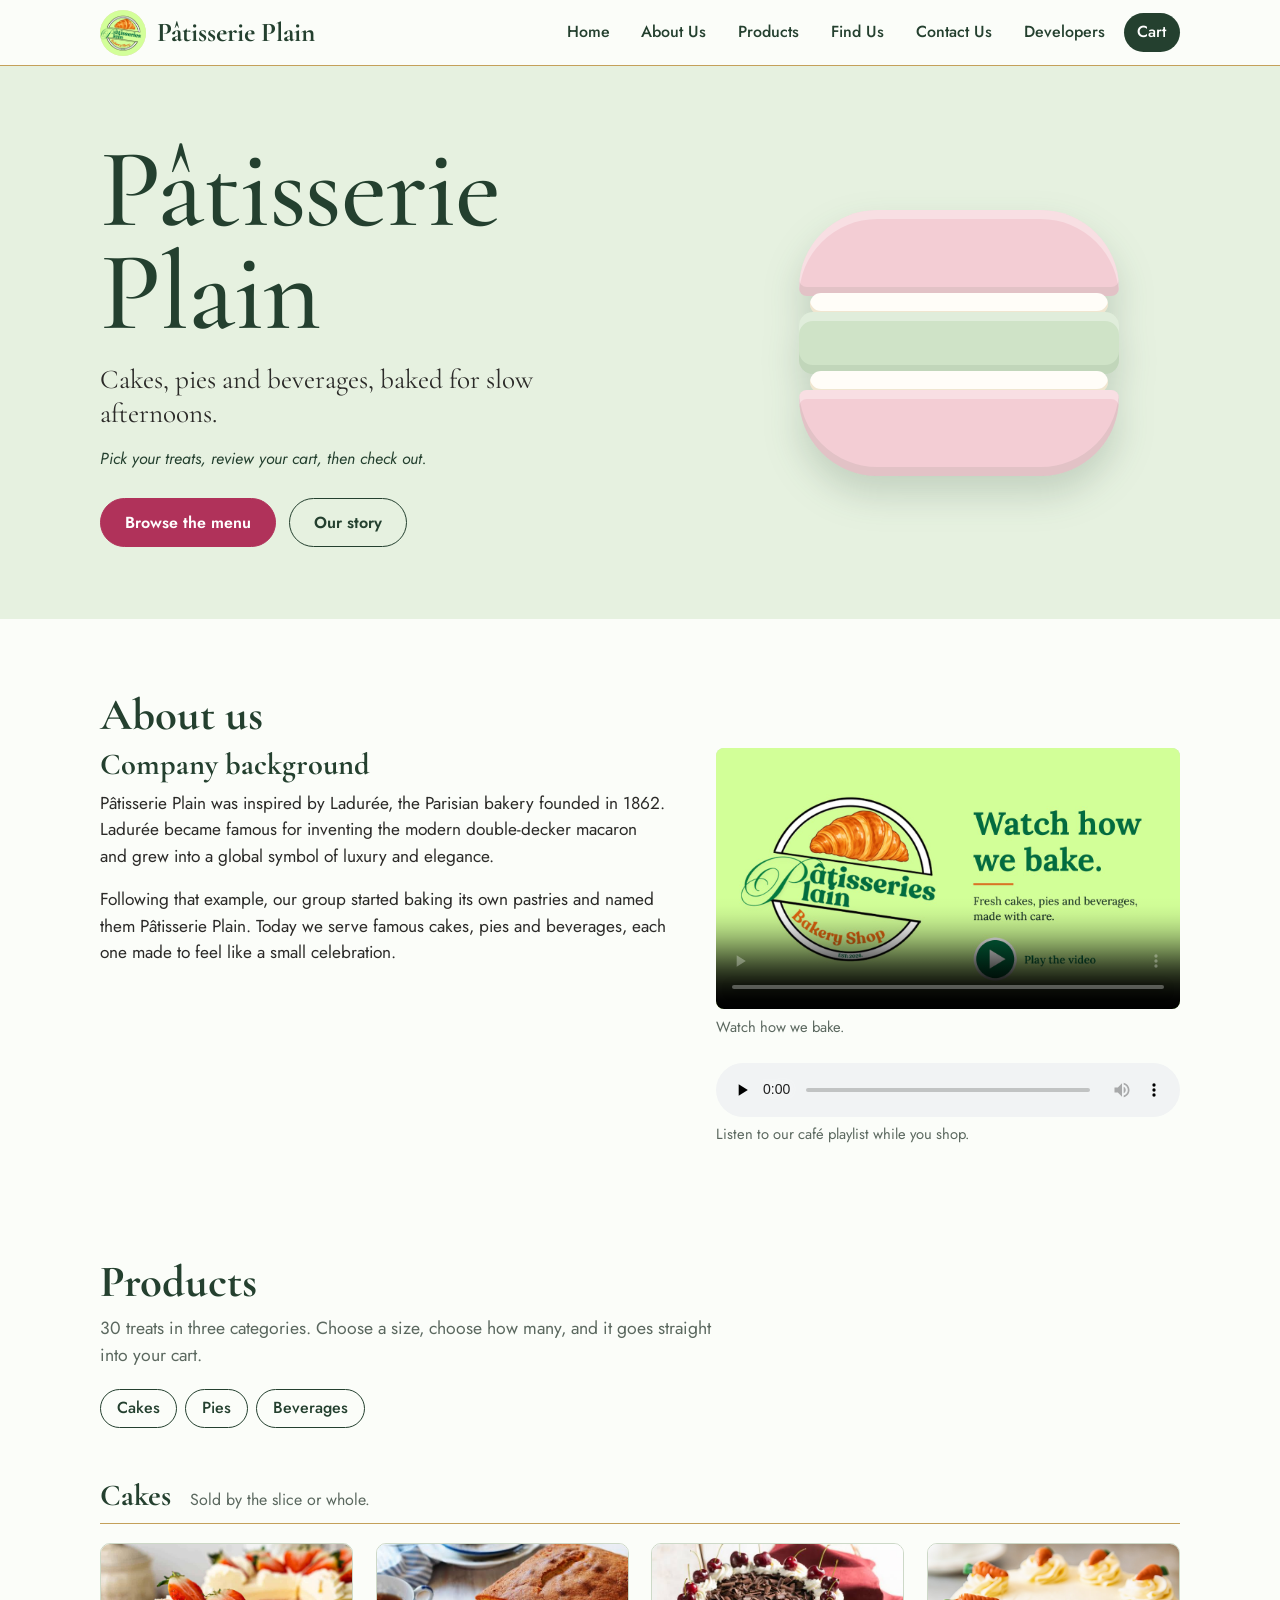
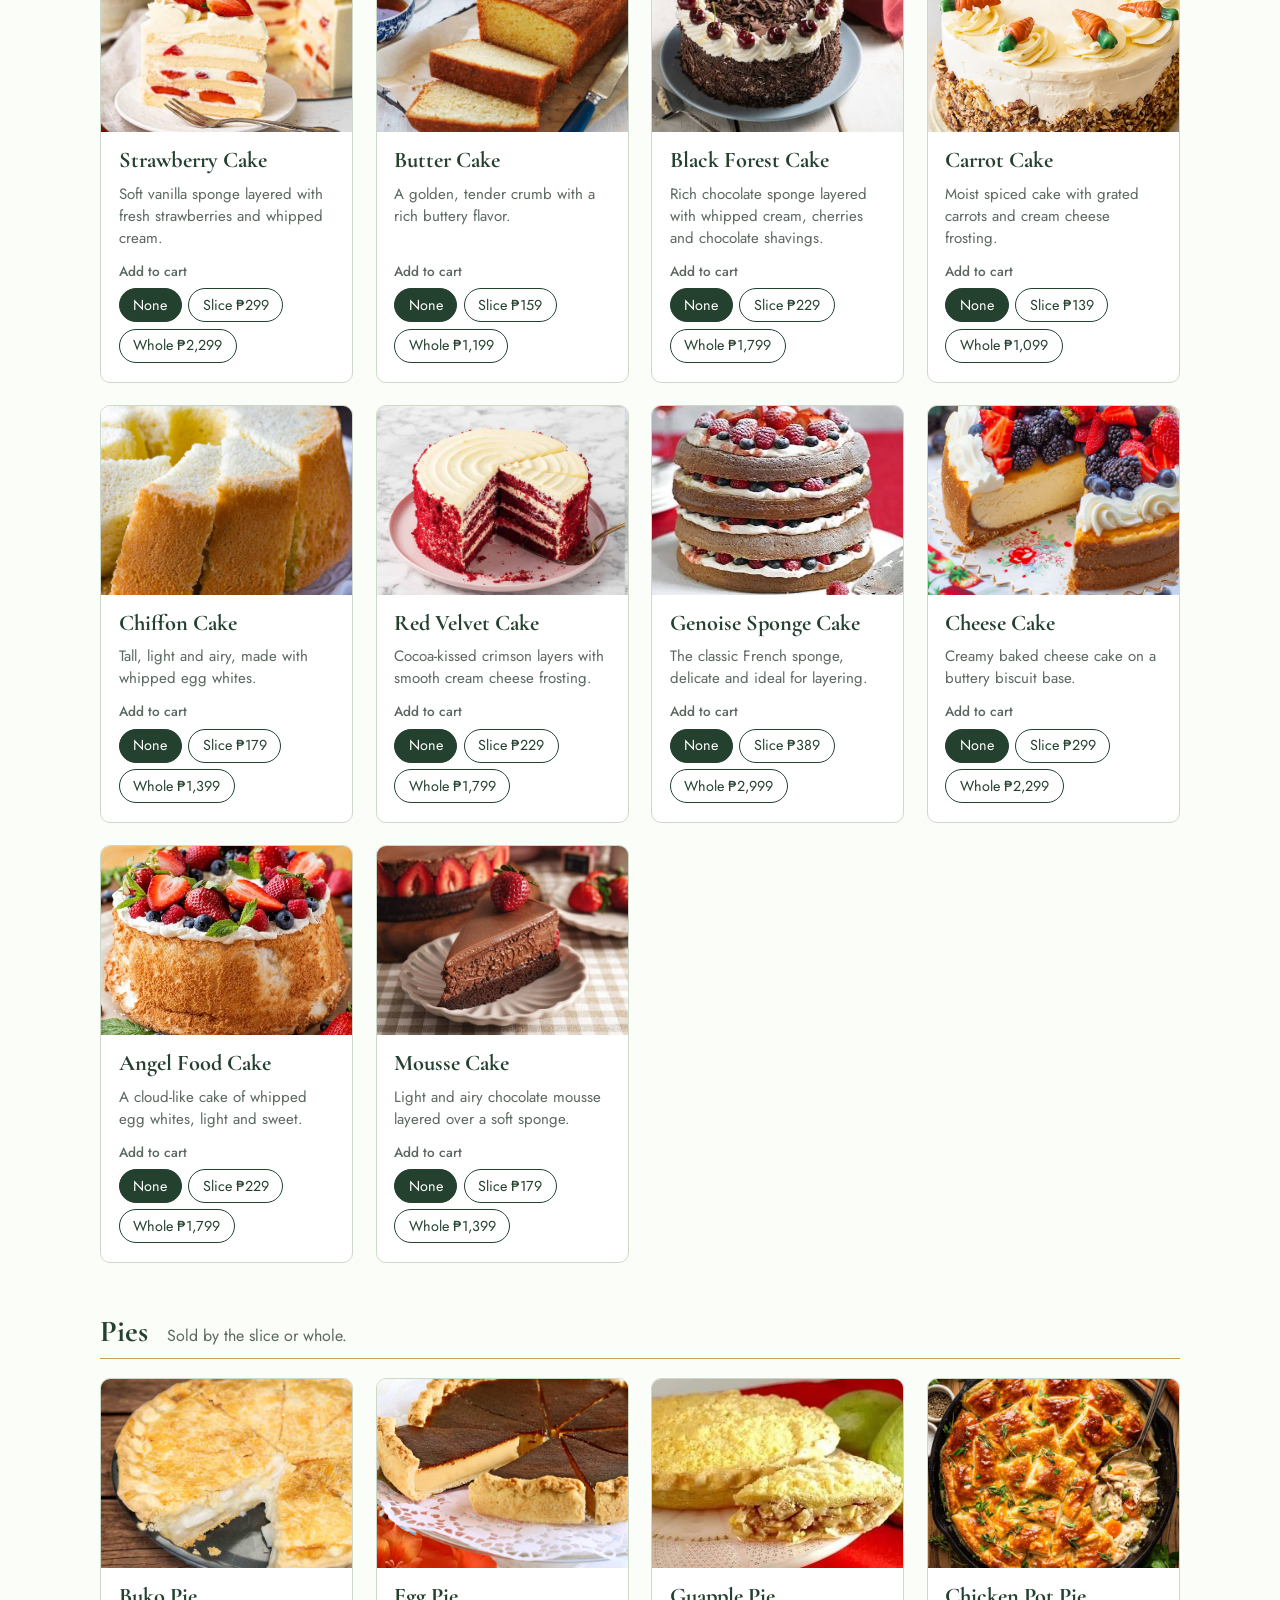
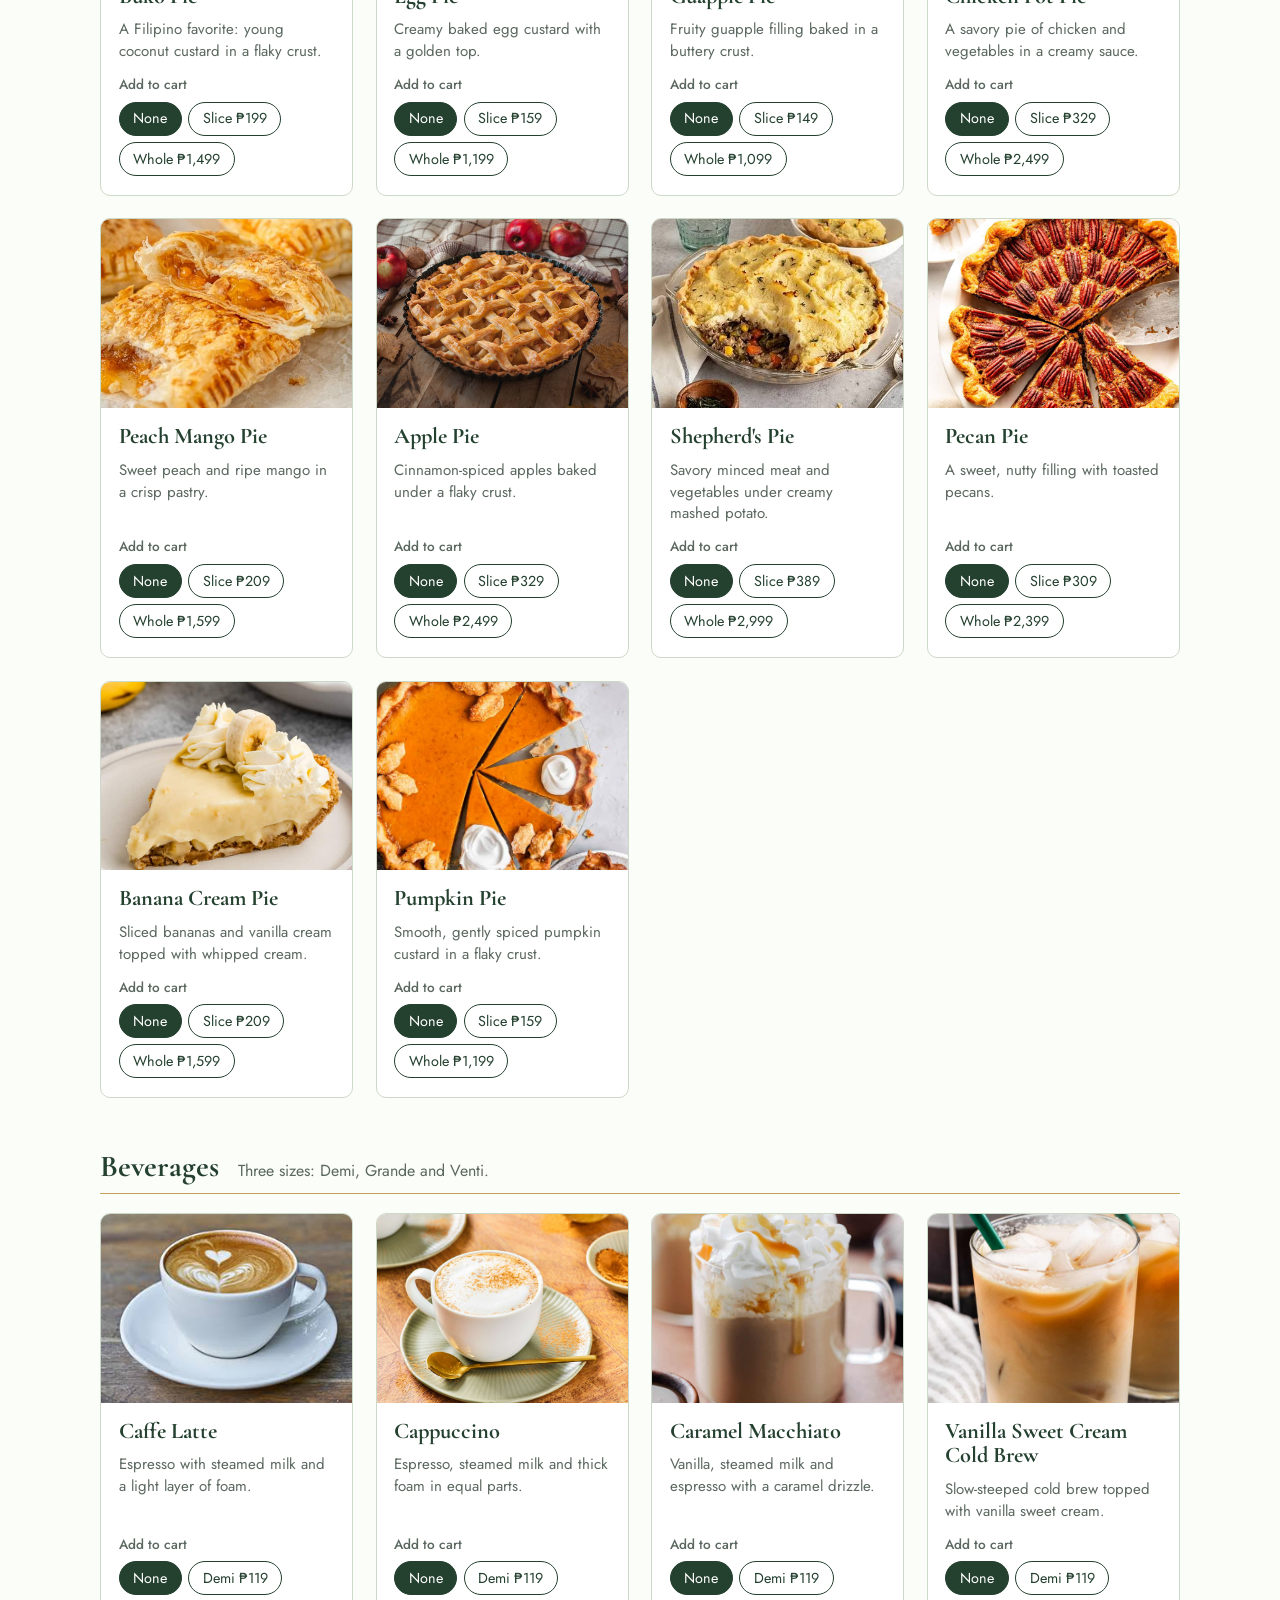
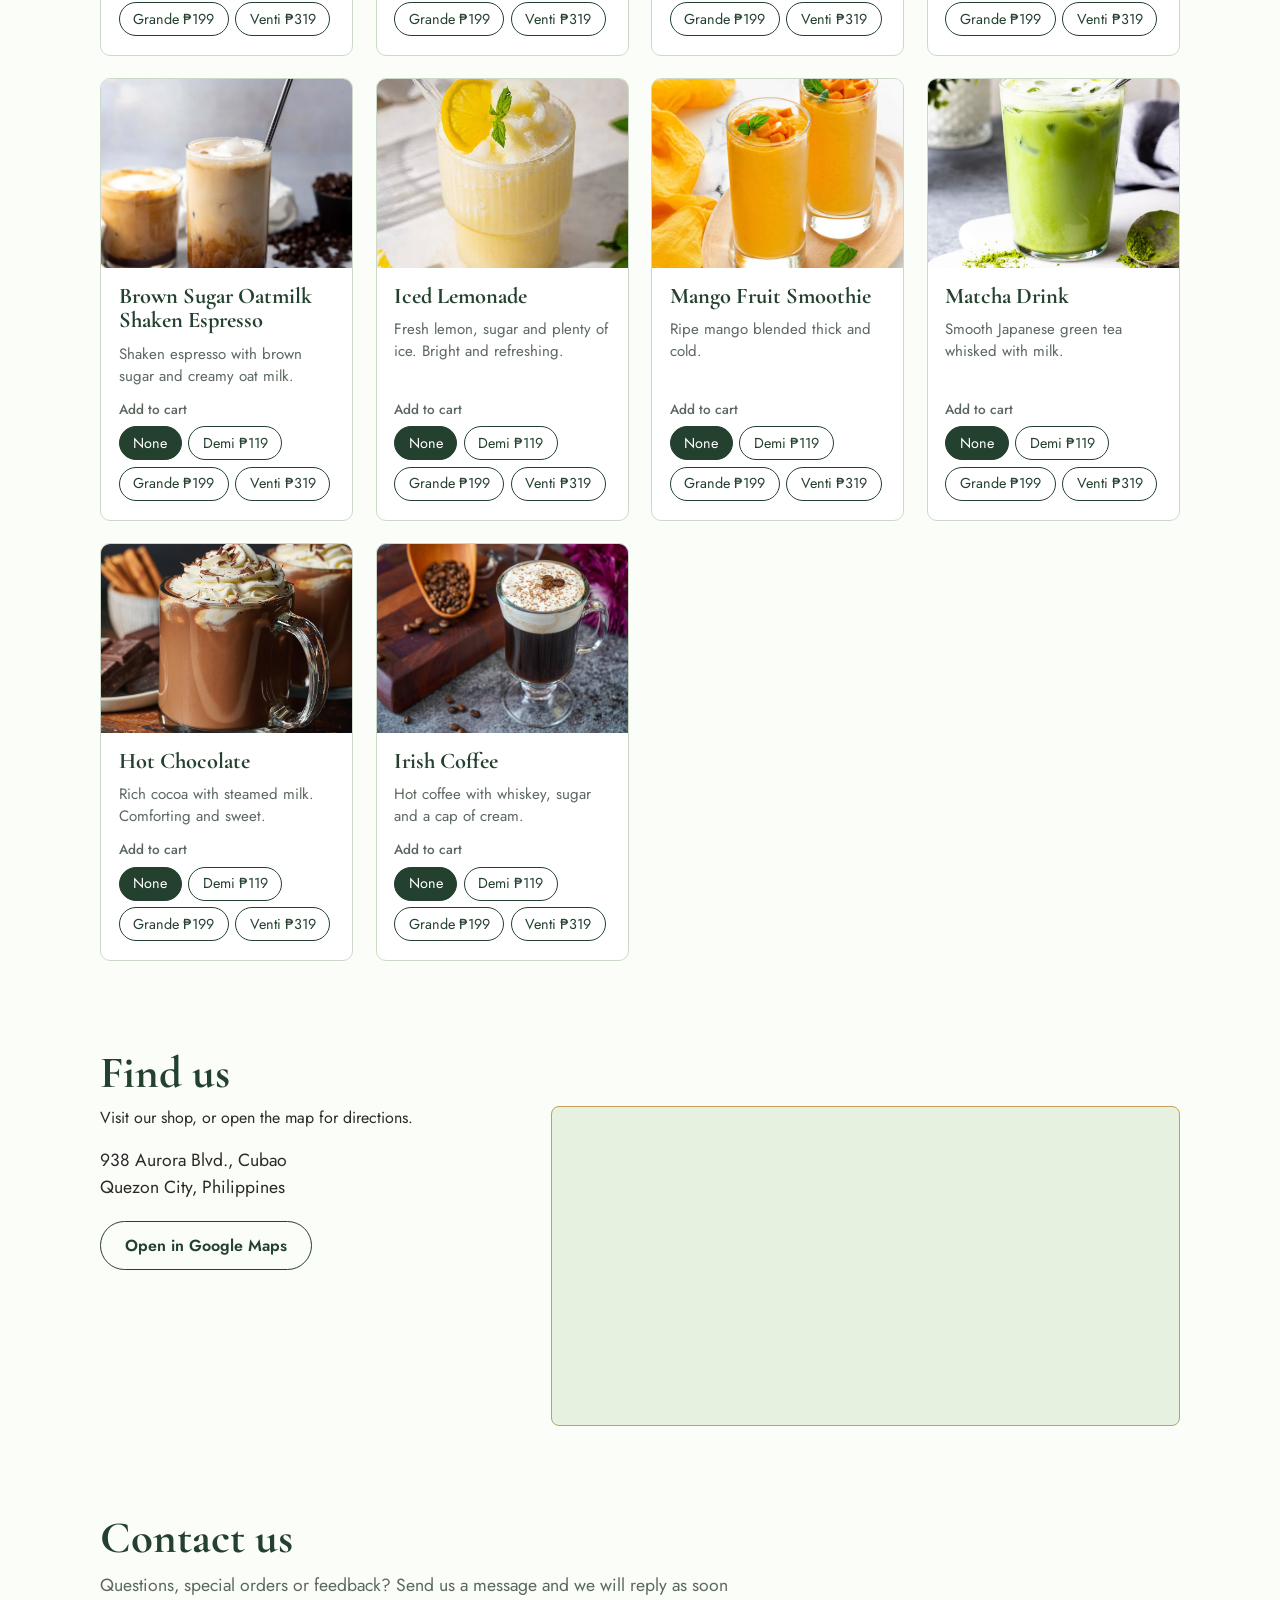
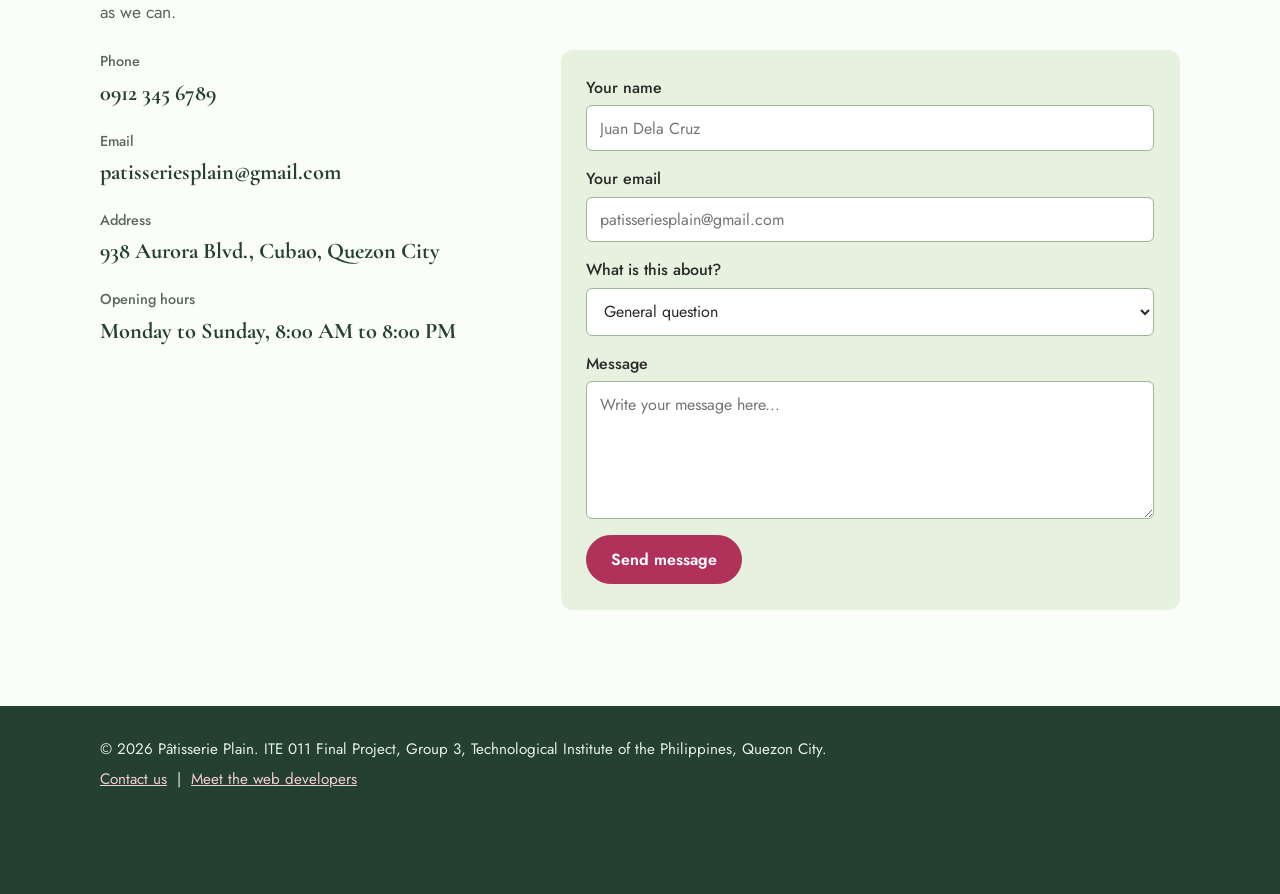
==== index.html @ b8d44cea "Removed comments" ====
<!DOCTYPE html>
<!--
  =====================================================================
  FILE NAME : index.html
  PROJECT   : P&acirc;tisserie Plain - E-Commerce Website (HTML5 + CSS only)
  COURSE    : ITE 011 - Introduction to Computing
  GROUP 3   : Lapuz, Simon Patrick P. / Matillano, Rey Josef P. /
              Mondina, John Greg F. / Rea, Jazzle Dave N. /
              Serafica, John Jerome M.
  PROGRAM/SECTION : BSIT / IT11S10
    style.css        - the look of the website
    cart-rules.css   - the cart math (counters)
    images/          - logo + product photos
    media/           - video + audio
  =====================================================================
-->
<html lang="en">
<head>
  <meta charset="UTF-8">
  <meta name="viewport" content="width=device-width, initial-scale=1">
  <title>P&acirc;tisserie Plain | Cakes, Pies and Beverages</title>

  <!-- Optional fancy fonts (needs internet). If offline, Georgia / Segoe UI are used instead. -->
  <link rel="preconnect" href="https://fonts.googleapis.com">
  <link rel="preconnect" href="https://fonts.gstatic.com" crossorigin>
  <link href="https://fonts.googleapis.com/css2?family=Cormorant+Garamond:ital,wght@0,500;0,700;1,500&family=Jost:wght@400;500;600&display=swap" rel="stylesheet">

  <!-- CSS METHOD 1: EXTERNAL style sheets (separate .css files) -->
  <link rel="stylesheet" href="style.css">
  <link rel="stylesheet" href="cart-rules.css">

  <!-- CSS METHOD 2: INTERNAL style sheet (written inside the page) -->
  <style>
    :root {
      --macaron-shell: #f3cdd4;
      --macaron-shell-2: #cfe3c7;
    }
    .hero-note { font-style: italic; color: var(--leaf); }
  </style>
</head>

<body>
<!-- The whole shop lives inside ONE form so the "Start a new order" button can reset everything. -->
<form id="order-form">

  <!-- =====================================================
       PAGE STEPS (hidden radio buttons)
       These decide which screen is showing:
       shop -> cart -> checkout -> paid.
       ===================================================== -->
  <input class="switch" type="radio" name="step" id="step-shop" checked>
  <input class="switch" type="radio" name="step" id="step-cart">
  <input class="switch" type="radio" name="step" id="step-checkout">
  <input class="switch" type="radio" name="step" id="step-paid-cash">
  <input class="switch" type="radio" name="step" id="step-paid-card">

  <!-- ===================== HEADER + MENU ===================== -->
  <header class="site-header" id="home">
    <a class="brand" href="#home">
      <img class="logo" src="images/logo.png" alt="P&acirc;tisserie Plain logo">
      <span class="brand-name">P&acirc;tisserie Plain</span>
    </a>
    <nav class="main-menu" aria-label="Main menu">
      <a href="#home">Home</a>
      <a href="#about">About Us</a>
      <a href="#products">Products</a>
      <a href="#find-us">Find Us</a>
      <a href="#contact">Contact Us</a>
      <a href="developers.html">Developers</a>
      <label class="nav-cart" for="step-cart">Cart</label>
    </nav>
  </header>

  <main>

    <!-- ===================== HERO ===================== -->
    <section class="hero">
      <div class="hero-text">
        <h1>P&acirc;tisserie Plain</h1>
        <!-- CSS METHOD 3: INLINE style (written directly inside the tag) -->
        <p class="lede" style="max-width: 32rem;">Cakes, pies and beverages, baked for slow afternoons.</p>
        <p class="hero-note">Pick your treats, review your cart, then check out.</p>
        <div class="hero-actions">
          <a class="btn btn-primary" href="#products">Browse the menu</a>
          <a class="btn" href="#about">Our story</a>
        </div>
      </div>
      <!-- Decorative double-decker macaron, drawn with pure CSS -->
      <div class="macaron" aria-hidden="true">
        <span class="shell"></span><span class="filling"></span>
        <span class="shell alt"></span><span class="filling"></span>
        <span class="shell"></span>
      </div>
    </section>

    <!-- ===================== ABOUT US ===================== -->
    <section class="section about" id="about">
      <h2>About us</h2>
      <div class="about-grid">
        <article>
          <h3>Company background</h3>
          <p>P&acirc;tisserie Plain was inspired by Ladur&eacute;e, the Parisian bakery founded in 1862. Ladur&eacute;e became famous for inventing the modern double-decker macaron and grew into a global symbol of luxury and elegance.</p>
          <p>Following that example, our group started baking its own pastries and named them P&acirc;tisserie Plain. Today we serve famous cakes, pies and beverages, each one made to feel like a small celebration.</p>
        </article>

        <aside class="media">
          <!-- ===== VIDEO ===== -->
          <figure>
            <video controls preload="metadata" poster="images/video-poster.jpg">
              <source src="media/promo.mp4" type="video/mp4">
              Your browser does not support the video tag.
            </video>
            <figcaption>Watch how we bake.</figcaption>
          </figure>

          <!-- ===== AUDIO ===== -->
          <figure>
            <audio controls preload="none">
              <source src="media/cafe-music.mp3" type="audio/mpeg">
              Your browser does not support the audio tag.
            </audio>
            <figcaption>Listen to our caf&eacute; playlist while you shop.</figcaption>
          </figure>
        </aside>
      </div>
    </section>

    <!-- ===================== PRODUCTS ===================== -->
    <section class="section products" id="products">
      <h2>Products</h2>
      <p class="section-intro">30 treats in three categories. Choose a size, choose how many, and it goes straight into your cart.</p>
      <nav class="subnav" aria-label="Product categories">
        <a href="#cakes">Cakes</a>
        <a href="#pies">Pies</a>
        <a href="#beverages">Beverages</a>
      </nav>

      <!-- ############################################################ -->
      <!--                       CATEGORY: CAKES                           -->
      <!-- ############################################################ -->
      <div class="category" id="cakes">
        <div class="category-head">
          <h3>Cakes</h3>
          <p>Sold by the slice or whole.</p>
        </div>
        <div class="grid cat-cakes">

        <!-- ============ PRODUCT 1 of 30: STRAWBERRY CAKE ============ -->
        <article class="card" id="strawberry-cake">
          <img src="images/strawberry-cake.jpg" alt="Strawberry Cake" loading="lazy">
          <div class="card-body">
            <h4>Strawberry Cake</h4>
            <p class="desc">Soft vanilla sponge layered with fresh strawberries and whipped cream.</p>

            <div class="choices" role="radiogroup" aria-label="Choose an option for Strawberry Cake">
              <span class="lbl">Add to cart</span>
              <input class="chip-input opt opt-none" type="radio" name="o-strawberry-cake" id="strawberry-cake-none" checked>
              <label for="strawberry-cake-none">None</label>
              <input class="chip-input opt opt-add" type="radio" name="o-strawberry-cake" id="strawberry-cake-slice">
              <label for="strawberry-cake-slice">Slice &#8369;299</label>
              <input class="chip-input opt opt-add" type="radio" name="o-strawberry-cake" id="strawberry-cake-whole">
              <label for="strawberry-cake-whole">Whole &#8369;2,299</label>
            </div>

            <div class="choices qty" role="radiogroup" aria-label="Quantity for Strawberry Cake">
              <span class="lbl">How many?</span>
              <input class="chip-input" type="radio" name="q-strawberry-cake" id="strawberry-cake-q1" checked>
              <label for="strawberry-cake-q1">1</label>
              <input class="chip-input" type="radio" name="q-strawberry-cake" id="strawberry-cake-q2">
              <label for="strawberry-cake-q2">2</label>
              <input class="chip-input" type="radio" name="q-strawberry-cake" id="strawberry-cake-q3">
              <label for="strawberry-cake-q3">3</label>
              <input class="chip-input" type="radio" name="q-strawberry-cake" id="strawberry-cake-q4">
              <label for="strawberry-cake-q4">4</label>
              <input class="chip-input" type="radio" name="q-strawberry-cake" id="strawberry-cake-q5">
              <label for="strawberry-cake-q5">5</label>
            </div>
          </div>
        </article>

        <!-- ============ PRODUCT 2 of 30: BUTTER CAKE ============ -->
        <article class="card" id="butter-cake">
          <img src="images/butter-cake.jpg" alt="Butter Cake" loading="lazy">
          <div class="card-body">
            <h4>Butter Cake</h4>
            <p class="desc">A golden, tender crumb with a rich buttery flavor.</p>

            <div class="choices" role="radiogroup" aria-label="Choose an option for Butter Cake">
              <span class="lbl">Add to cart</span>
              <input class="chip-input opt opt-none" type="radio" name="o-butter-cake" id="butter-cake-none" checked>
              <label for="butter-cake-none">None</label>
              <input class="chip-input opt opt-add" type="radio" name="o-butter-cake" id="butter-cake-slice">
              <label for="butter-cake-slice">Slice &#8369;159</label>
              <input class="chip-input opt opt-add" type="radio" name="o-butter-cake" id="butter-cake-whole">
              <label for="butter-cake-whole">Whole &#8369;1,199</label>
            </div>

            <div class="choices qty" role="radiogroup" aria-label="Quantity for Butter Cake">
              <span class="lbl">How many?</span>
              <input class="chip-input" type="radio" name="q-butter-cake" id="butter-cake-q1" checked>
              <label for="butter-cake-q1">1</label>
              <input class="chip-input" type="radio" name="q-butter-cake" id="butter-cake-q2">
              <label for="butter-cake-q2">2</label>
              <input class="chip-input" type="radio" name="q-butter-cake" id="butter-cake-q3">
              <label for="butter-cake-q3">3</label>
              <input class="chip-input" type="radio" name="q-butter-cake" id="butter-cake-q4">
              <label for="butter-cake-q4">4</label>
              <input class="chip-input" type="radio" name="q-butter-cake" id="butter-cake-q5">
              <label for="butter-cake-q5">5</label>
            </div>
          </div>
        </article>

        <!-- ============ PRODUCT 3 of 30: BLACK FOREST CAKE ============ -->
        <article class="card" id="black-forest-cake">
          <img src="images/black-forest-cake.jpg" alt="Black Forest Cake" loading="lazy">
          <div class="card-body">
            <h4>Black Forest Cake</h4>
            <p class="desc">Rich chocolate sponge layered with whipped cream, cherries and chocolate shavings.</p>

            <div class="choices" role="radiogroup" aria-label="Choose an option for Black Forest Cake">
              <span class="lbl">Add to cart</span>
              <input class="chip-input opt opt-none" type="radio" name="o-black-forest-cake" id="black-forest-cake-none" checked>
              <label for="black-forest-cake-none">None</label>
              <input class="chip-input opt opt-add" type="radio" name="o-black-forest-cake" id="black-forest-cake-slice">
              <label for="black-forest-cake-slice">Slice &#8369;229</label>
              <input class="chip-input opt opt-add" type="radio" name="o-black-forest-cake" id="black-forest-cake-whole">
              <label for="black-forest-cake-whole">Whole &#8369;1,799</label>
            </div>

            <div class="choices qty" role="radiogroup" aria-label="Quantity for Black Forest Cake">
              <span class="lbl">How many?</span>
              <input class="chip-input" type="radio" name="q-black-forest-cake" id="black-forest-cake-q1" checked>
              <label for="black-forest-cake-q1">1</label>
              <input class="chip-input" type="radio" name="q-black-forest-cake" id="black-forest-cake-q2">
              <label for="black-forest-cake-q2">2</label>
              <input class="chip-input" type="radio" name="q-black-forest-cake" id="black-forest-cake-q3">
              <label for="black-forest-cake-q3">3</label>
              <input class="chip-input" type="radio" name="q-black-forest-cake" id="black-forest-cake-q4">
              <label for="black-forest-cake-q4">4</label>
              <input class="chip-input" type="radio" name="q-black-forest-cake" id="black-forest-cake-q5">
              <label for="black-forest-cake-q5">5</label>
            </div>
          </div>
        </article>

        <!-- ============ PRODUCT 4 of 30: CARROT CAKE ============ -->
        <article class="card" id="carrot-cake">
          <img src="images/carrot-cake.jpg" alt="Carrot Cake" loading="lazy">
          <div class="card-body">
            <h4>Carrot Cake</h4>
            <p class="desc">Moist spiced cake with grated carrots and cream cheese frosting.</p>

            <div class="choices" role="radiogroup" aria-label="Choose an option for Carrot Cake">
              <span class="lbl">Add to cart</span>
              <input class="chip-input opt opt-none" type="radio" name="o-carrot-cake" id="carrot-cake-none" checked>
              <label for="carrot-cake-none">None</label>
              <input class="chip-input opt opt-add" type="radio" name="o-carrot-cake" id="carrot-cake-slice">
              <label for="carrot-cake-slice">Slice &#8369;139</label>
              <input class="chip-input opt opt-add" type="radio" name="o-carrot-cake" id="carrot-cake-whole">
              <label for="carrot-cake-whole">Whole &#8369;1,099</label>
            </div>

            <div class="choices qty" role="radiogroup" aria-label="Quantity for Carrot Cake">
              <span class="lbl">How many?</span>
              <input class="chip-input" type="radio" name="q-carrot-cake" id="carrot-cake-q1" checked>
              <label for="carrot-cake-q1">1</label>
              <input class="chip-input" type="radio" name="q-carrot-cake" id="carrot-cake-q2">
              <label for="carrot-cake-q2">2</label>
              <input class="chip-input" type="radio" name="q-carrot-cake" id="carrot-cake-q3">
              <label for="carrot-cake-q3">3</label>
              <input class="chip-input" type="radio" name="q-carrot-cake" id="carrot-cake-q4">
              <label for="carrot-cake-q4">4</label>
              <input class="chip-input" type="radio" name="q-carrot-cake" id="carrot-cake-q5">
              <label for="carrot-cake-q5">5</label>
            </div>
          </div>
        </article>

        <!-- ============ PRODUCT 5 of 30: CHIFFON CAKE ============ -->
        <article class="card" id="chiffon-cake">
          <img src="images/chiffon-cake.jpg" alt="Chiffon Cake" loading="lazy">
          <div class="card-body">
            <h4>Chiffon Cake</h4>
            <p class="desc">Tall, light and airy, made with whipped egg whites.</p>

            <div class="choices" role="radiogroup" aria-label="Choose an option for Chiffon Cake">
              <span class="lbl">Add to cart</span>
              <input class="chip-input opt opt-none" type="radio" name="o-chiffon-cake" id="chiffon-cake-none" checked>
              <label for="chiffon-cake-none">None</label>
              <input class="chip-input opt opt-add" type="radio" name="o-chiffon-cake" id="chiffon-cake-slice">
              <label for="chiffon-cake-slice">Slice &#8369;179</label>
              <input class="chip-input opt opt-add" type="radio" name="o-chiffon-cake" id="chiffon-cake-whole">
              <label for="chiffon-cake-whole">Whole &#8369;1,399</label>
            </div>

            <div class="choices qty" role="radiogroup" aria-label="Quantity for Chiffon Cake">
              <span class="lbl">How many?</span>
              <input class="chip-input" type="radio" name="q-chiffon-cake" id="chiffon-cake-q1" checked>
              <label for="chiffon-cake-q1">1</label>
              <input class="chip-input" type="radio" name="q-chiffon-cake" id="chiffon-cake-q2">
              <label for="chiffon-cake-q2">2</label>
              <input class="chip-input" type="radio" name="q-chiffon-cake" id="chiffon-cake-q3">
              <label for="chiffon-cake-q3">3</label>
              <input class="chip-input" type="radio" name="q-chiffon-cake" id="chiffon-cake-q4">
              <label for="chiffon-cake-q4">4</label>
              <input class="chip-input" type="radio" name="q-chiffon-cake" id="chiffon-cake-q5">
              <label for="chiffon-cake-q5">5</label>
            </div>
          </div>
        </article>

        <!-- ============ PRODUCT 6 of 30: RED VELVET CAKE ============ -->
        <article class="card" id="red-velvet-cake">
          <img src="images/red-velvet-cake.jpg" alt="Red Velvet Cake" loading="lazy">
          <div class="card-body">
            <h4>Red Velvet Cake</h4>
            <p class="desc">Cocoa-kissed crimson layers with smooth cream cheese frosting.</p>

            <div class="choices" role="radiogroup" aria-label="Choose an option for Red Velvet Cake">
              <span class="lbl">Add to cart</span>
              <input class="chip-input opt opt-none" type="radio" name="o-red-velvet-cake" id="red-velvet-cake-none" checked>
              <label for="red-velvet-cake-none">None</label>
              <input class="chip-input opt opt-add" type="radio" name="o-red-velvet-cake" id="red-velvet-cake-slice">
              <label for="red-velvet-cake-slice">Slice &#8369;229</label>
              <input class="chip-input opt opt-add" type="radio" name="o-red-velvet-cake" id="red-velvet-cake-whole">
              <label for="red-velvet-cake-whole">Whole &#8369;1,799</label>
            </div>

            <div class="choices qty" role="radiogroup" aria-label="Quantity for Red Velvet Cake">
              <span class="lbl">How many?</span>
              <input class="chip-input" type="radio" name="q-red-velvet-cake" id="red-velvet-cake-q1" checked>
              <label for="red-velvet-cake-q1">1</label>
              <input class="chip-input" type="radio" name="q-red-velvet-cake" id="red-velvet-cake-q2">
              <label for="red-velvet-cake-q2">2</label>
              <input class="chip-input" type="radio" name="q-red-velvet-cake" id="red-velvet-cake-q3">
              <label for="red-velvet-cake-q3">3</label>
              <input class="chip-input" type="radio" name="q-red-velvet-cake" id="red-velvet-cake-q4">
              <label for="red-velvet-cake-q4">4</label>
              <input class="chip-input" type="radio" name="q-red-velvet-cake" id="red-velvet-cake-q5">
              <label for="red-velvet-cake-q5">5</label>
            </div>
          </div>
        </article>

        <!-- ============ PRODUCT 7 of 30: GENOISE SPONGE CAKE ============ -->
        <article class="card" id="genoise-sponge-cake">
          <img src="images/genoise-sponge-cake.jpg" alt="Genoise Sponge Cake" loading="lazy">
          <div class="card-body">
            <h4>Genoise Sponge Cake</h4>
            <p class="desc">The classic French sponge, delicate and ideal for layering.</p>

            <div class="choices" role="radiogroup" aria-label="Choose an option for Genoise Sponge Cake">
              <span class="lbl">Add to cart</span>
              <input class="chip-input opt opt-none" type="radio" name="o-genoise-sponge-cake" id="genoise-sponge-cake-none" checked>
              <label for="genoise-sponge-cake-none">None</label>
              <input class="chip-input opt opt-add" type="radio" name="o-genoise-sponge-cake" id="genoise-sponge-cake-slice">
              <label for="genoise-sponge-cake-slice">Slice &#8369;389</label>
              <input class="chip-input opt opt-add" type="radio" name="o-genoise-sponge-cake" id="genoise-sponge-cake-whole">
              <label for="genoise-sponge-cake-whole">Whole &#8369;2,999</label>
            </div>

            <div class="choices qty" role="radiogroup" aria-label="Quantity for Genoise Sponge Cake">
              <span class="lbl">How many?</span>
              <input class="chip-input" type="radio" name="q-genoise-sponge-cake" id="genoise-sponge-cake-q1" checked>
              <label for="genoise-sponge-cake-q1">1</label>
              <input class="chip-input" type="radio" name="q-genoise-sponge-cake" id="genoise-sponge-cake-q2">
              <label for="genoise-sponge-cake-q2">2</label>
              <input class="chip-input" type="radio" name="q-genoise-sponge-cake" id="genoise-sponge-cake-q3">
              <label for="genoise-sponge-cake-q3">3</label>
              <input class="chip-input" type="radio" name="q-genoise-sponge-cake" id="genoise-sponge-cake-q4">
              <label for="genoise-sponge-cake-q4">4</label>
              <input class="chip-input" type="radio" name="q-genoise-sponge-cake" id="genoise-sponge-cake-q5">
              <label for="genoise-sponge-cake-q5">5</label>
            </div>
          </div>
        </article>

        <!-- ============ PRODUCT 8 of 30: CHEESE CAKE ============ -->
        <article class="card" id="cheese-cake">
          <img src="images/cheese-cake.jpg" alt="Cheese Cake" loading="lazy">
          <div class="card-body">
            <h4>Cheese Cake</h4>
            <p class="desc">Creamy baked cheese cake on a buttery biscuit base.</p>

            <div class="choices" role="radiogroup" aria-label="Choose an option for Cheese Cake">
              <span class="lbl">Add to cart</span>
              <input class="chip-input opt opt-none" type="radio" name="o-cheese-cake" id="cheese-cake-none" checked>
              <label for="cheese-cake-none">None</label>
              <input class="chip-input opt opt-add" type="radio" name="o-cheese-cake" id="cheese-cake-slice">
              <label for="cheese-cake-slice">Slice &#8369;299</label>
              <input class="chip-input opt opt-add" type="radio" name="o-cheese-cake" id="cheese-cake-whole">
              <label for="cheese-cake-whole">Whole &#8369;2,299</label>
            </div>

            <div class="choices qty" role="radiogroup" aria-label="Quantity for Cheese Cake">
              <span class="lbl">How many?</span>
              <input class="chip-input" type="radio" name="q-cheese-cake" id="cheese-cake-q1" checked>
              <label for="cheese-cake-q1">1</label>
              <input class="chip-input" type="radio" name="q-cheese-cake" id="cheese-cake-q2">
              <label for="cheese-cake-q2">2</label>
              <input class="chip-input" type="radio" name="q-cheese-cake" id="cheese-cake-q3">
              <label for="cheese-cake-q3">3</label>
              <input class="chip-input" type="radio" name="q-cheese-cake" id="cheese-cake-q4">
              <label for="cheese-cake-q4">4</label>
              <input class="chip-input" type="radio" name="q-cheese-cake" id="cheese-cake-q5">
              <label for="cheese-cake-q5">5</label>
            </div>
          </div>
        </article>

        <!-- ============ PRODUCT 9 of 30: ANGEL FOOD CAKE ============ -->
        <article class="card" id="angel-food-cake">
          <img src="images/angel-food-cake.jpg" alt="Angel Food Cake" loading="lazy">
          <div class="card-body">
            <h4>Angel Food Cake</h4>
            <p class="desc">A cloud-like cake of whipped egg whites, light and sweet.</p>

            <div class="choices" role="radiogroup" aria-label="Choose an option for Angel Food Cake">
              <span class="lbl">Add to cart</span>
              <input class="chip-input opt opt-none" type="radio" name="o-angel-food-cake" id="angel-food-cake-none" checked>
              <label for="angel-food-cake-none">None</label>
              <input class="chip-input opt opt-add" type="radio" name="o-angel-food-cake" id="angel-food-cake-slice">
              <label for="angel-food-cake-slice">Slice &#8369;229</label>
              <input class="chip-input opt opt-add" type="radio" name="o-angel-food-cake" id="angel-food-cake-whole">
              <label for="angel-food-cake-whole">Whole &#8369;1,799</label>
            </div>

            <div class="choices qty" role="radiogroup" aria-label="Quantity for Angel Food Cake">
              <span class="lbl">How many?</span>
              <input class="chip-input" type="radio" name="q-angel-food-cake" id="angel-food-cake-q1" checked>
              <label for="angel-food-cake-q1">1</label>
              <input class="chip-input" type="radio" name="q-angel-food-cake" id="angel-food-cake-q2">
              <label for="angel-food-cake-q2">2</label>
              <input class="chip-input" type="radio" name="q-angel-food-cake" id="angel-food-cake-q3">
              <label for="angel-food-cake-q3">3</label>
              <input class="chip-input" type="radio" name="q-angel-food-cake" id="angel-food-cake-q4">
              <label for="angel-food-cake-q4">4</label>
              <input class="chip-input" type="radio" name="q-angel-food-cake" id="angel-food-cake-q5">
              <label for="angel-food-cake-q5">5</label>
            </div>
          </div>
        </article>

        <!-- ============ PRODUCT 10 of 30: MOUSSE CAKE ============ -->
        <article class="card" id="mousse-cake">
          <img src="images/mousse-cake.jpg" alt="Mousse Cake" loading="lazy">
          <div class="card-body">
            <h4>Mousse Cake</h4>
            <p class="desc">Light and airy chocolate mousse layered over a soft sponge.</p>

            <div class="choices" role="radiogroup" aria-label="Choose an option for Mousse Cake">
              <span class="lbl">Add to cart</span>
              <input class="chip-input opt opt-none" type="radio" name="o-mousse-cake" id="mousse-cake-none" checked>
              <label for="mousse-cake-none">None</label>
              <input class="chip-input opt opt-add" type="radio" name="o-mousse-cake" id="mousse-cake-slice">
              <label for="mousse-cake-slice">Slice &#8369;179</label>
              <input class="chip-input opt opt-add" type="radio" name="o-mousse-cake" id="mousse-cake-whole">
              <label for="mousse-cake-whole">Whole &#8369;1,399</label>
            </div>

            <div class="choices qty" role="radiogroup" aria-label="Quantity for Mousse Cake">
              <span class="lbl">How many?</span>
              <input class="chip-input" type="radio" name="q-mousse-cake" id="mousse-cake-q1" checked>
              <label for="mousse-cake-q1">1</label>
              <input class="chip-input" type="radio" name="q-mousse-cake" id="mousse-cake-q2">
              <label for="mousse-cake-q2">2</label>
              <input class="chip-input" type="radio" name="q-mousse-cake" id="mousse-cake-q3">
              <label for="mousse-cake-q3">3</label>
              <input class="chip-input" type="radio" name="q-mousse-cake" id="mousse-cake-q4">
              <label for="mousse-cake-q4">4</label>
              <input class="chip-input" type="radio" name="q-mousse-cake" id="mousse-cake-q5">
              <label for="mousse-cake-q5">5</label>
            </div>
          </div>
        </article>

        </div>
      </div>

      <!-- ############################################################ -->
      <!--                       CATEGORY: PIES                            -->
      <!-- ############################################################ -->
      <div class="category" id="pies">
        <div class="category-head">
          <h3>Pies</h3>
          <p>Sold by the slice or whole.</p>
        </div>
        <div class="grid cat-pies">

        <!-- ============ PRODUCT 11 of 30: BUKO PIE ============ -->
        <article class="card" id="buko-pie">
          <img src="images/buko-pie.jpg" alt="Buko Pie" loading="lazy">
          <div class="card-body">
            <h4>Buko Pie</h4>
            <p class="desc">A Filipino favorite: young coconut custard in a flaky crust.</p>

            <div class="choices" role="radiogroup" aria-label="Choose an option for Buko Pie">
              <span class="lbl">Add to cart</span>
              <input class="chip-input opt opt-none" type="radio" name="o-buko-pie" id="buko-pie-none" checked>
              <label for="buko-pie-none">None</label>
              <input class="chip-input opt opt-add" type="radio" name="o-buko-pie" id="buko-pie-slice">
              <label for="buko-pie-slice">Slice &#8369;199</label>
              <input class="chip-input opt opt-add" type="radio" name="o-buko-pie" id="buko-pie-whole">
              <label for="buko-pie-whole">Whole &#8369;1,499</label>
            </div>

            <div class="choices qty" role="radiogroup" aria-label="Quantity for Buko Pie">
              <span class="lbl">How many?</span>
              <input class="chip-input" type="radio" name="q-buko-pie" id="buko-pie-q1" checked>
              <label for="buko-pie-q1">1</label>
              <input class="chip-input" type="radio" name="q-buko-pie" id="buko-pie-q2">
              <label for="buko-pie-q2">2</label>
              <input class="chip-input" type="radio" name="q-buko-pie" id="buko-pie-q3">
              <label for="buko-pie-q3">3</label>
              <input class="chip-input" type="radio" name="q-buko-pie" id="buko-pie-q4">
              <label for="buko-pie-q4">4</label>
              <input class="chip-input" type="radio" name="q-buko-pie" id="buko-pie-q5">
              <label for="buko-pie-q5">5</label>
            </div>
          </div>
        </article>

        <!-- ============ PRODUCT 12 of 30: EGG PIE ============ -->
        <article class="card" id="egg-pie">
          <img src="images/egg-pie.jpg" alt="Egg Pie" loading="lazy">
          <div class="card-body">
            <h4>Egg Pie</h4>
            <p class="desc">Creamy baked egg custard with a golden top.</p>

            <div class="choices" role="radiogroup" aria-label="Choose an option for Egg Pie">
              <span class="lbl">Add to cart</span>
              <input class="chip-input opt opt-none" type="radio" name="o-egg-pie" id="egg-pie-none" checked>
              <label for="egg-pie-none">None</label>
              <input class="chip-input opt opt-add" type="radio" name="o-egg-pie" id="egg-pie-slice">
              <label for="egg-pie-slice">Slice &#8369;159</label>
              <input class="chip-input opt opt-add" type="radio" name="o-egg-pie" id="egg-pie-whole">
              <label for="egg-pie-whole">Whole &#8369;1,199</label>
            </div>

            <div class="choices qty" role="radiogroup" aria-label="Quantity for Egg Pie">
              <span class="lbl">How many?</span>
              <input class="chip-input" type="radio" name="q-egg-pie" id="egg-pie-q1" checked>
              <label for="egg-pie-q1">1</label>
              <input class="chip-input" type="radio" name="q-egg-pie" id="egg-pie-q2">
              <label for="egg-pie-q2">2</label>
              <input class="chip-input" type="radio" name="q-egg-pie" id="egg-pie-q3">
              <label for="egg-pie-q3">3</label>
              <input class="chip-input" type="radio" name="q-egg-pie" id="egg-pie-q4">
              <label for="egg-pie-q4">4</label>
              <input class="chip-input" type="radio" name="q-egg-pie" id="egg-pie-q5">
              <label for="egg-pie-q5">5</label>
            </div>
          </div>
        </article>

        <!-- ============ PRODUCT 13 of 30: GUAPPLE PIE ============ -->
        <article class="card" id="guapple-pie">
          <img src="images/guapple-pie.jpg" alt="Guapple Pie" loading="lazy">
          <div class="card-body">
            <h4>Guapple Pie</h4>
            <p class="desc">Fruity guapple filling baked in a buttery crust.</p>

            <div class="choices" role="radiogroup" aria-label="Choose an option for Guapple Pie">
              <span class="lbl">Add to cart</span>
              <input class="chip-input opt opt-none" type="radio" name="o-guapple-pie" id="guapple-pie-none" checked>
              <label for="guapple-pie-none">None</label>
              <input class="chip-input opt opt-add" type="radio" name="o-guapple-pie" id="guapple-pie-slice">
              <label for="guapple-pie-slice">Slice &#8369;149</label>
              <input class="chip-input opt opt-add" type="radio" name="o-guapple-pie" id="guapple-pie-whole">
              <label for="guapple-pie-whole">Whole &#8369;1,099</label>
            </div>

            <div class="choices qty" role="radiogroup" aria-label="Quantity for Guapple Pie">
              <span class="lbl">How many?</span>
              <input class="chip-input" type="radio" name="q-guapple-pie" id="guapple-pie-q1" checked>
              <label for="guapple-pie-q1">1</label>
              <input class="chip-input" type="radio" name="q-guapple-pie" id="guapple-pie-q2">
              <label for="guapple-pie-q2">2</label>
              <input class="chip-input" type="radio" name="q-guapple-pie" id="guapple-pie-q3">
              <label for="guapple-pie-q3">3</label>
              <input class="chip-input" type="radio" name="q-guapple-pie" id="guapple-pie-q4">
              <label for="guapple-pie-q4">4</label>
              <input class="chip-input" type="radio" name="q-guapple-pie" id="guapple-pie-q5">
              <label for="guapple-pie-q5">5</label>
            </div>
          </div>
        </article>

        <!-- ============ PRODUCT 14 of 30: CHICKEN POT PIE ============ -->
        <article class="card" id="chicken-pot-pie">
          <img src="images/chicken-pot-pie.jpg" alt="Chicken Pot Pie" loading="lazy">
          <div class="card-body">
            <h4>Chicken Pot Pie</h4>
            <p class="desc">A savory pie of chicken and vegetables in a creamy sauce.</p>

            <div class="choices" role="radiogroup" aria-label="Choose an option for Chicken Pot Pie">
              <span class="lbl">Add to cart</span>
              <input class="chip-input opt opt-none" type="radio" name="o-chicken-pot-pie" id="chicken-pot-pie-none" checked>
              <label for="chicken-pot-pie-none">None</label>
              <input class="chip-input opt opt-add" type="radio" name="o-chicken-pot-pie" id="chicken-pot-pie-slice">
              <label for="chicken-pot-pie-slice">Slice &#8369;329</label>
              <input class="chip-input opt opt-add" type="radio" name="o-chicken-pot-pie" id="chicken-pot-pie-whole">
              <label for="chicken-pot-pie-whole">Whole &#8369;2,499</label>
            </div>

            <div class="choices qty" role="radiogroup" aria-label="Quantity for Chicken Pot Pie">
              <span class="lbl">How many?</span>
              <input class="chip-input" type="radio" name="q-chicken-pot-pie" id="chicken-pot-pie-q1" checked>
              <label for="chicken-pot-pie-q1">1</label>
              <input class="chip-input" type="radio" name="q-chicken-pot-pie" id="chicken-pot-pie-q2">
              <label for="chicken-pot-pie-q2">2</label>
              <input class="chip-input" type="radio" name="q-chicken-pot-pie" id="chicken-pot-pie-q3">
              <label for="chicken-pot-pie-q3">3</label>
              <input class="chip-input" type="radio" name="q-chicken-pot-pie" id="chicken-pot-pie-q4">
              <label for="chicken-pot-pie-q4">4</label>
              <input class="chip-input" type="radio" name="q-chicken-pot-pie" id="chicken-pot-pie-q5">
              <label for="chicken-pot-pie-q5">5</label>
            </div>
          </div>
        </article>

        <!-- ============ PRODUCT 15 of 30: PEACH MANGO PIE ============ -->
        <article class="card" id="peach-mango-pie">
          <img src="images/peach-mango-pie.jpg" alt="Peach Mango Pie" loading="lazy">
          <div class="card-body">
            <h4>Peach Mango Pie</h4>
            <p class="desc">Sweet peach and ripe mango in a crisp pastry.</p>

            <div class="choices" role="radiogroup" aria-label="Choose an option for Peach Mango Pie">
              <span class="lbl">Add to cart</span>
              <input class="chip-input opt opt-none" type="radio" name="o-peach-mango-pie" id="peach-mango-pie-none" checked>
              <label for="peach-mango-pie-none">None</label>
              <input class="chip-input opt opt-add" type="radio" name="o-peach-mango-pie" id="peach-mango-pie-slice">
              <label for="peach-mango-pie-slice">Slice &#8369;209</label>
              <input class="chip-input opt opt-add" type="radio" name="o-peach-mango-pie" id="peach-mango-pie-whole">
              <label for="peach-mango-pie-whole">Whole &#8369;1,599</label>
            </div>

            <div class="choices qty" role="radiogroup" aria-label="Quantity for Peach Mango Pie">
              <span class="lbl">How many?</span>
              <input class="chip-input" type="radio" name="q-peach-mango-pie" id="peach-mango-pie-q1" checked>
              <label for="peach-mango-pie-q1">1</label>
              <input class="chip-input" type="radio" name="q-peach-mango-pie" id="peach-mango-pie-q2">
              <label for="peach-mango-pie-q2">2</label>
              <input class="chip-input" type="radio" name="q-peach-mango-pie" id="peach-mango-pie-q3">
              <label for="peach-mango-pie-q3">3</label>
              <input class="chip-input" type="radio" name="q-peach-mango-pie" id="peach-mango-pie-q4">
              <label for="peach-mango-pie-q4">4</label>
              <input class="chip-input" type="radio" name="q-peach-mango-pie" id="peach-mango-pie-q5">
              <label for="peach-mango-pie-q5">5</label>
            </div>
          </div>
        </article>

        <!-- ============ PRODUCT 16 of 30: APPLE PIE ============ -->
        <article class="card" id="apple-pie">
          <img src="images/apple-pie.jpg" alt="Apple Pie" loading="lazy">
          <div class="card-body">
            <h4>Apple Pie</h4>
            <p class="desc">Cinnamon-spiced apples baked under a flaky crust.</p>

            <div class="choices" role="radiogroup" aria-label="Choose an option for Apple Pie">
              <span class="lbl">Add to cart</span>
              <input class="chip-input opt opt-none" type="radio" name="o-apple-pie" id="apple-pie-none" checked>
              <label for="apple-pie-none">None</label>
              <input class="chip-input opt opt-add" type="radio" name="o-apple-pie" id="apple-pie-slice">
              <label for="apple-pie-slice">Slice &#8369;329</label>
              <input class="chip-input opt opt-add" type="radio" name="o-apple-pie" id="apple-pie-whole">
              <label for="apple-pie-whole">Whole &#8369;2,499</label>
            </div>

            <div class="choices qty" role="radiogroup" aria-label="Quantity for Apple Pie">
              <span class="lbl">How many?</span>
              <input class="chip-input" type="radio" name="q-apple-pie" id="apple-pie-q1" checked>
              <label for="apple-pie-q1">1</label>
              <input class="chip-input" type="radio" name="q-apple-pie" id="apple-pie-q2">
              <label for="apple-pie-q2">2</label>
              <input class="chip-input" type="radio" name="q-apple-pie" id="apple-pie-q3">
              <label for="apple-pie-q3">3</label>
              <input class="chip-input" type="radio" name="q-apple-pie" id="apple-pie-q4">
              <label for="apple-pie-q4">4</label>
              <input class="chip-input" type="radio" name="q-apple-pie" id="apple-pie-q5">
              <label for="apple-pie-q5">5</label>
            </div>
          </div>
        </article>

        <!-- ============ PRODUCT 17 of 30: SHEPHERD'S PIE ============ -->
        <article class="card" id="shepherds-pie">
          <img src="images/shepherds-pie.jpg" alt="Shepherd's Pie" loading="lazy">
          <div class="card-body">
            <h4>Shepherd's Pie</h4>
            <p class="desc">Savory minced meat and vegetables under creamy mashed potato.</p>

            <div class="choices" role="radiogroup" aria-label="Choose an option for Shepherd's Pie">
              <span class="lbl">Add to cart</span>
              <input class="chip-input opt opt-none" type="radio" name="o-shepherds-pie" id="shepherds-pie-none" checked>
              <label for="shepherds-pie-none">None</label>
              <input class="chip-input opt opt-add" type="radio" name="o-shepherds-pie" id="shepherds-pie-slice">
              <label for="shepherds-pie-slice">Slice &#8369;389</label>
              <input class="chip-input opt opt-add" type="radio" name="o-shepherds-pie" id="shepherds-pie-whole">
              <label for="shepherds-pie-whole">Whole &#8369;2,999</label>
            </div>

            <div class="choices qty" role="radiogroup" aria-label="Quantity for Shepherd's Pie">
              <span class="lbl">How many?</span>
              <input class="chip-input" type="radio" name="q-shepherds-pie" id="shepherds-pie-q1" checked>
              <label for="shepherds-pie-q1">1</label>
              <input class="chip-input" type="radio" name="q-shepherds-pie" id="shepherds-pie-q2">
              <label for="shepherds-pie-q2">2</label>
              <input class="chip-input" type="radio" name="q-shepherds-pie" id="shepherds-pie-q3">
              <label for="shepherds-pie-q3">3</label>
              <input class="chip-input" type="radio" name="q-shepherds-pie" id="shepherds-pie-q4">
              <label for="shepherds-pie-q4">4</label>
              <input class="chip-input" type="radio" name="q-shepherds-pie" id="shepherds-pie-q5">
              <label for="shepherds-pie-q5">5</label>
            </div>
          </div>
        </article>

        <!-- ============ PRODUCT 18 of 30: PECAN PIE ============ -->
        <article class="card" id="pecan-pie">
          <img src="images/pecan-pie.jpg" alt="Pecan Pie" loading="lazy">
          <div class="card-body">
            <h4>Pecan Pie</h4>
            <p class="desc">A sweet, nutty filling with toasted pecans.</p>

            <div class="choices" role="radiogroup" aria-label="Choose an option for Pecan Pie">
              <span class="lbl">Add to cart</span>
              <input class="chip-input opt opt-none" type="radio" name="o-pecan-pie" id="pecan-pie-none" checked>
              <label for="pecan-pie-none">None</label>
              <input class="chip-input opt opt-add" type="radio" name="o-pecan-pie" id="pecan-pie-slice">
              <label for="pecan-pie-slice">Slice &#8369;309</label>
              <input class="chip-input opt opt-add" type="radio" name="o-pecan-pie" id="pecan-pie-whole">
              <label for="pecan-pie-whole">Whole &#8369;2,399</label>
            </div>

            <div class="choices qty" role="radiogroup" aria-label="Quantity for Pecan Pie">
              <span class="lbl">How many?</span>
              <input class="chip-input" type="radio" name="q-pecan-pie" id="pecan-pie-q1" checked>
              <label for="pecan-pie-q1">1</label>
              <input class="chip-input" type="radio" name="q-pecan-pie" id="pecan-pie-q2">
              <label for="pecan-pie-q2">2</label>
              <input class="chip-input" type="radio" name="q-pecan-pie" id="pecan-pie-q3">
              <label for="pecan-pie-q3">3</label>
              <input class="chip-input" type="radio" name="q-pecan-pie" id="pecan-pie-q4">
              <label for="pecan-pie-q4">4</label>
              <input class="chip-input" type="radio" name="q-pecan-pie" id="pecan-pie-q5">
              <label for="pecan-pie-q5">5</label>
            </div>
          </div>
        </article>

        <!-- ============ PRODUCT 19 of 30: BANANA CREAM PIE ============ -->
        <article class="card" id="banana-cream-pie">
          <img src="images/banana-cream-pie.jpg" alt="Banana Cream Pie" loading="lazy">
          <div class="card-body">
            <h4>Banana Cream Pie</h4>
            <p class="desc">Sliced bananas and vanilla cream topped with whipped cream.</p>

            <div class="choices" role="radiogroup" aria-label="Choose an option for Banana Cream Pie">
              <span class="lbl">Add to cart</span>
              <input class="chip-input opt opt-none" type="radio" name="o-banana-cream-pie" id="banana-cream-pie-none" checked>
              <label for="banana-cream-pie-none">None</label>
              <input class="chip-input opt opt-add" type="radio" name="o-banana-cream-pie" id="banana-cream-pie-slice">
              <label for="banana-cream-pie-slice">Slice &#8369;209</label>
              <input class="chip-input opt opt-add" type="radio" name="o-banana-cream-pie" id="banana-cream-pie-whole">
              <label for="banana-cream-pie-whole">Whole &#8369;1,599</label>
            </div>

            <div class="choices qty" role="radiogroup" aria-label="Quantity for Banana Cream Pie">
              <span class="lbl">How many?</span>
              <input class="chip-input" type="radio" name="q-banana-cream-pie" id="banana-cream-pie-q1" checked>
              <label for="banana-cream-pie-q1">1</label>
              <input class="chip-input" type="radio" name="q-banana-cream-pie" id="banana-cream-pie-q2">
              <label for="banana-cream-pie-q2">2</label>
              <input class="chip-input" type="radio" name="q-banana-cream-pie" id="banana-cream-pie-q3">
              <label for="banana-cream-pie-q3">3</label>
              <input class="chip-input" type="radio" name="q-banana-cream-pie" id="banana-cream-pie-q4">
              <label for="banana-cream-pie-q4">4</label>
              <input class="chip-input" type="radio" name="q-banana-cream-pie" id="banana-cream-pie-q5">
              <label for="banana-cream-pie-q5">5</label>
            </div>
          </div>
        </article>

        <!-- ============ PRODUCT 20 of 30: PUMPKIN PIE ============ -->
        <article class="card" id="pumpkin-pie">
          <img src="images/pumpkin-pie.jpg" alt="Pumpkin Pie" loading="lazy">
          <div class="card-body">
            <h4>Pumpkin Pie</h4>
            <p class="desc">Smooth, gently spiced pumpkin custard in a flaky crust.</p>

            <div class="choices" role="radiogroup" aria-label="Choose an option for Pumpkin Pie">
              <span class="lbl">Add to cart</span>
              <input class="chip-input opt opt-none" type="radio" name="o-pumpkin-pie" id="pumpkin-pie-none" checked>
              <label for="pumpkin-pie-none">None</label>
              <input class="chip-input opt opt-add" type="radio" name="o-pumpkin-pie" id="pumpkin-pie-slice">
              <label for="pumpkin-pie-slice">Slice &#8369;159</label>
              <input class="chip-input opt opt-add" type="radio" name="o-pumpkin-pie" id="pumpkin-pie-whole">
              <label for="pumpkin-pie-whole">Whole &#8369;1,199</label>
            </div>

            <div class="choices qty" role="radiogroup" aria-label="Quantity for Pumpkin Pie">
              <span class="lbl">How many?</span>
              <input class="chip-input" type="radio" name="q-pumpkin-pie" id="pumpkin-pie-q1" checked>
              <label for="pumpkin-pie-q1">1</label>
              <input class="chip-input" type="radio" name="q-pumpkin-pie" id="pumpkin-pie-q2">
              <label for="pumpkin-pie-q2">2</label>
              <input class="chip-input" type="radio" name="q-pumpkin-pie" id="pumpkin-pie-q3">
              <label for="pumpkin-pie-q3">3</label>
              <input class="chip-input" type="radio" name="q-pumpkin-pie" id="pumpkin-pie-q4">
              <label for="pumpkin-pie-q4">4</label>
              <input class="chip-input" type="radio" name="q-pumpkin-pie" id="pumpkin-pie-q5">
              <label for="pumpkin-pie-q5">5</label>
            </div>
          </div>
        </article>

        </div>
      </div>

      <!-- ############################################################ -->
      <!--                       CATEGORY: BEVERAGES                       -->
      <!-- ############################################################ -->
      <div class="category" id="beverages">
        <div class="category-head">
          <h3>Beverages</h3>
          <p>Three sizes: Demi, Grande and Venti.</p>
        </div>
        <div class="grid cat-drinks">

        <!-- ============ PRODUCT 21 of 30: CAFFE LATTE ============ -->
        <article class="card" id="caffe-latte">
          <img src="images/caffe-latte.jpg" alt="Caffe Latte" loading="lazy">
          <div class="card-body">
            <h4>Caffe Latte</h4>
            <p class="desc">Espresso with steamed milk and a light layer of foam.</p>

            <div class="choices" role="radiogroup" aria-label="Choose an option for Caffe Latte">
              <span class="lbl">Add to cart</span>
              <input class="chip-input opt opt-none" type="radio" name="o-caffe-latte" id="caffe-latte-none" checked>
              <label for="caffe-latte-none">None</label>
              <input class="chip-input opt opt-add" type="radio" name="o-caffe-latte" id="caffe-latte-demi">
              <label for="caffe-latte-demi">Demi &#8369;119</label>
              <input class="chip-input opt opt-add" type="radio" name="o-caffe-latte" id="caffe-latte-grande">
              <label for="caffe-latte-grande">Grande &#8369;199</label>
              <input class="chip-input opt opt-add" type="radio" name="o-caffe-latte" id="caffe-latte-venti">
              <label for="caffe-latte-venti">Venti &#8369;319</label>
            </div>

            <div class="choices qty" role="radiogroup" aria-label="Quantity for Caffe Latte">
              <span class="lbl">How many?</span>
              <input class="chip-input" type="radio" name="q-caffe-latte" id="caffe-latte-q1" checked>
              <label for="caffe-latte-q1">1</label>
              <input class="chip-input" type="radio" name="q-caffe-latte" id="caffe-latte-q2">
              <label for="caffe-latte-q2">2</label>
              <input class="chip-input" type="radio" name="q-caffe-latte" id="caffe-latte-q3">
              <label for="caffe-latte-q3">3</label>
              <input class="chip-input" type="radio" name="q-caffe-latte" id="caffe-latte-q4">
              <label for="caffe-latte-q4">4</label>
              <input class="chip-input" type="radio" name="q-caffe-latte" id="caffe-latte-q5">
              <label for="caffe-latte-q5">5</label>
            </div>
          </div>
        </article>

        <!-- ============ PRODUCT 22 of 30: CAPPUCCINO ============ -->
        <article class="card" id="cappuccino">
          <img src="images/cappuccino.jpg" alt="Cappuccino" loading="lazy">
          <div class="card-body">
            <h4>Cappuccino</h4>
            <p class="desc">Espresso, steamed milk and thick foam in equal parts.</p>

            <div class="choices" role="radiogroup" aria-label="Choose an option for Cappuccino">
              <span class="lbl">Add to cart</span>
              <input class="chip-input opt opt-none" type="radio" name="o-cappuccino" id="cappuccino-none" checked>
              <label for="cappuccino-none">None</label>
              <input class="chip-input opt opt-add" type="radio" name="o-cappuccino" id="cappuccino-demi">
              <label for="cappuccino-demi">Demi &#8369;119</label>
              <input class="chip-input opt opt-add" type="radio" name="o-cappuccino" id="cappuccino-grande">
              <label for="cappuccino-grande">Grande &#8369;199</label>
              <input class="chip-input opt opt-add" type="radio" name="o-cappuccino" id="cappuccino-venti">
              <label for="cappuccino-venti">Venti &#8369;319</label>
            </div>

            <div class="choices qty" role="radiogroup" aria-label="Quantity for Cappuccino">
              <span class="lbl">How many?</span>
              <input class="chip-input" type="radio" name="q-cappuccino" id="cappuccino-q1" checked>
              <label for="cappuccino-q1">1</label>
              <input class="chip-input" type="radio" name="q-cappuccino" id="cappuccino-q2">
              <label for="cappuccino-q2">2</label>
              <input class="chip-input" type="radio" name="q-cappuccino" id="cappuccino-q3">
              <label for="cappuccino-q3">3</label>
              <input class="chip-input" type="radio" name="q-cappuccino" id="cappuccino-q4">
              <label for="cappuccino-q4">4</label>
              <input class="chip-input" type="radio" name="q-cappuccino" id="cappuccino-q5">
              <label for="cappuccino-q5">5</label>
            </div>
          </div>
        </article>

        <!-- ============ PRODUCT 23 of 30: CARAMEL MACCHIATO ============ -->
        <article class="card" id="caramel-macchiato">
          <img src="images/caramel-macchiato.jpg" alt="Caramel Macchiato" loading="lazy">
          <div class="card-body">
            <h4>Caramel Macchiato</h4>
            <p class="desc">Vanilla, steamed milk and espresso with a caramel drizzle.</p>

            <div class="choices" role="radiogroup" aria-label="Choose an option for Caramel Macchiato">
              <span class="lbl">Add to cart</span>
              <input class="chip-input opt opt-none" type="radio" name="o-caramel-macchiato" id="caramel-macchiato-none" checked>
              <label for="caramel-macchiato-none">None</label>
              <input class="chip-input opt opt-add" type="radio" name="o-caramel-macchiato" id="caramel-macchiato-demi">
              <label for="caramel-macchiato-demi">Demi &#8369;119</label>
              <input class="chip-input opt opt-add" type="radio" name="o-caramel-macchiato" id="caramel-macchiato-grande">
              <label for="caramel-macchiato-grande">Grande &#8369;199</label>
              <input class="chip-input opt opt-add" type="radio" name="o-caramel-macchiato" id="caramel-macchiato-venti">
              <label for="caramel-macchiato-venti">Venti &#8369;319</label>
            </div>

            <div class="choices qty" role="radiogroup" aria-label="Quantity for Caramel Macchiato">
              <span class="lbl">How many?</span>
              <input class="chip-input" type="radio" name="q-caramel-macchiato" id="caramel-macchiato-q1" checked>
              <label for="caramel-macchiato-q1">1</label>
              <input class="chip-input" type="radio" name="q-caramel-macchiato" id="caramel-macchiato-q2">
              <label for="caramel-macchiato-q2">2</label>
              <input class="chip-input" type="radio" name="q-caramel-macchiato" id="caramel-macchiato-q3">
              <label for="caramel-macchiato-q3">3</label>
              <input class="chip-input" type="radio" name="q-caramel-macchiato" id="caramel-macchiato-q4">
              <label for="caramel-macchiato-q4">4</label>
              <input class="chip-input" type="radio" name="q-caramel-macchiato" id="caramel-macchiato-q5">
              <label for="caramel-macchiato-q5">5</label>
            </div>
          </div>
        </article>

        <!-- ============ PRODUCT 24 of 30: VANILLA SWEET CREAM COLD BREW ============ -->
        <article class="card" id="vanilla-sweet-cream-cold-brew">
          <img src="images/vanilla-sweet-cream-cold-brew.jpg" alt="Vanilla Sweet Cream Cold Brew" loading="lazy">
          <div class="card-body">
            <h4>Vanilla Sweet Cream Cold Brew</h4>
            <p class="desc">Slow-steeped cold brew topped with vanilla sweet cream.</p>

            <div class="choices" role="radiogroup" aria-label="Choose an option for Vanilla Sweet Cream Cold Brew">
              <span class="lbl">Add to cart</span>
              <input class="chip-input opt opt-none" type="radio" name="o-vanilla-sweet-cream-cold-brew" id="vanilla-sweet-cream-cold-brew-none" checked>
              <label for="vanilla-sweet-cream-cold-brew-none">None</label>
              <input class="chip-input opt opt-add" type="radio" name="o-vanilla-sweet-cream-cold-brew" id="vanilla-sweet-cream-cold-brew-demi">
              <label for="vanilla-sweet-cream-cold-brew-demi">Demi &#8369;119</label>
              <input class="chip-input opt opt-add" type="radio" name="o-vanilla-sweet-cream-cold-brew" id="vanilla-sweet-cream-cold-brew-grande">
              <label for="vanilla-sweet-cream-cold-brew-grande">Grande &#8369;199</label>
              <input class="chip-input opt opt-add" type="radio" name="o-vanilla-sweet-cream-cold-brew" id="vanilla-sweet-cream-cold-brew-venti">
              <label for="vanilla-sweet-cream-cold-brew-venti">Venti &#8369;319</label>
            </div>

            <div class="choices qty" role="radiogroup" aria-label="Quantity for Vanilla Sweet Cream Cold Brew">
              <span class="lbl">How many?</span>
              <input class="chip-input" type="radio" name="q-vanilla-sweet-cream-cold-brew" id="vanilla-sweet-cream-cold-brew-q1" checked>
              <label for="vanilla-sweet-cream-cold-brew-q1">1</label>
              <input class="chip-input" type="radio" name="q-vanilla-sweet-cream-cold-brew" id="vanilla-sweet-cream-cold-brew-q2">
              <label for="vanilla-sweet-cream-cold-brew-q2">2</label>
              <input class="chip-input" type="radio" name="q-vanilla-sweet-cream-cold-brew" id="vanilla-sweet-cream-cold-brew-q3">
              <label for="vanilla-sweet-cream-cold-brew-q3">3</label>
              <input class="chip-input" type="radio" name="q-vanilla-sweet-cream-cold-brew" id="vanilla-sweet-cream-cold-brew-q4">
              <label for="vanilla-sweet-cream-cold-brew-q4">4</label>
              <input class="chip-input" type="radio" name="q-vanilla-sweet-cream-cold-brew" id="vanilla-sweet-cream-cold-brew-q5">
              <label for="vanilla-sweet-cream-cold-brew-q5">5</label>
            </div>
          </div>
        </article>

        <!-- ============ PRODUCT 25 of 30: BROWN SUGAR OATMILK SHAKEN ESPRESSO ============ -->
        <article class="card" id="brown-sugar-oatmilk-shaken-espresso">
          <img src="images/brown-sugar-oatmilk-shaken-espresso.jpg" alt="Brown Sugar Oatmilk Shaken Espresso" loading="lazy">
          <div class="card-body">
            <h4>Brown Sugar Oatmilk Shaken Espresso</h4>
            <p class="desc">Shaken espresso with brown sugar and creamy oat milk.</p>

            <div class="choices" role="radiogroup" aria-label="Choose an option for Brown Sugar Oatmilk Shaken Espresso">
              <span class="lbl">Add to cart</span>
              <input class="chip-input opt opt-none" type="radio" name="o-brown-sugar-oatmilk-shaken-espresso" id="brown-sugar-oatmilk-shaken-espresso-none" checked>
              <label for="brown-sugar-oatmilk-shaken-espresso-none">None</label>
              <input class="chip-input opt opt-add" type="radio" name="o-brown-sugar-oatmilk-shaken-espresso" id="brown-sugar-oatmilk-shaken-espresso-demi">
              <label for="brown-sugar-oatmilk-shaken-espresso-demi">Demi &#8369;119</label>
              <input class="chip-input opt opt-add" type="radio" name="o-brown-sugar-oatmilk-shaken-espresso" id="brown-sugar-oatmilk-shaken-espresso-grande">
              <label for="brown-sugar-oatmilk-shaken-espresso-grande">Grande &#8369;199</label>
              <input class="chip-input opt opt-add" type="radio" name="o-brown-sugar-oatmilk-shaken-espresso" id="brown-sugar-oatmilk-shaken-espresso-venti">
              <label for="brown-sugar-oatmilk-shaken-espresso-venti">Venti &#8369;319</label>
            </div>

            <div class="choices qty" role="radiogroup" aria-label="Quantity for Brown Sugar Oatmilk Shaken Espresso">
              <span class="lbl">How many?</span>
              <input class="chip-input" type="radio" name="q-brown-sugar-oatmilk-shaken-espresso" id="brown-sugar-oatmilk-shaken-espresso-q1" checked>
              <label for="brown-sugar-oatmilk-shaken-espresso-q1">1</label>
              <input class="chip-input" type="radio" name="q-brown-sugar-oatmilk-shaken-espresso" id="brown-sugar-oatmilk-shaken-espresso-q2">
              <label for="brown-sugar-oatmilk-shaken-espresso-q2">2</label>
              <input class="chip-input" type="radio" name="q-brown-sugar-oatmilk-shaken-espresso" id="brown-sugar-oatmilk-shaken-espresso-q3">
              <label for="brown-sugar-oatmilk-shaken-espresso-q3">3</label>
              <input class="chip-input" type="radio" name="q-brown-sugar-oatmilk-shaken-espresso" id="brown-sugar-oatmilk-shaken-espresso-q4">
              <label for="brown-sugar-oatmilk-shaken-espresso-q4">4</label>
              <input class="chip-input" type="radio" name="q-brown-sugar-oatmilk-shaken-espresso" id="brown-sugar-oatmilk-shaken-espresso-q5">
              <label for="brown-sugar-oatmilk-shaken-espresso-q5">5</label>
            </div>
          </div>
        </article>

        <!-- ============ PRODUCT 26 of 30: ICED LEMONADE ============ -->
        <article class="card" id="iced-lemonade">
          <img src="images/iced-lemonade.jpg" alt="Iced Lemonade" loading="lazy">
          <div class="card-body">
            <h4>Iced Lemonade</h4>
            <p class="desc">Fresh lemon, sugar and plenty of ice. Bright and refreshing.</p>

            <div class="choices" role="radiogroup" aria-label="Choose an option for Iced Lemonade">
              <span class="lbl">Add to cart</span>
              <input class="chip-input opt opt-none" type="radio" name="o-iced-lemonade" id="iced-lemonade-none" checked>
              <label for="iced-lemonade-none">None</label>
              <input class="chip-input opt opt-add" type="radio" name="o-iced-lemonade" id="iced-lemonade-demi">
              <label for="iced-lemonade-demi">Demi &#8369;119</label>
              <input class="chip-input opt opt-add" type="radio" name="o-iced-lemonade" id="iced-lemonade-grande">
              <label for="iced-lemonade-grande">Grande &#8369;199</label>
              <input class="chip-input opt opt-add" type="radio" name="o-iced-lemonade" id="iced-lemonade-venti">
              <label for="iced-lemonade-venti">Venti &#8369;319</label>
            </div>

            <div class="choices qty" role="radiogroup" aria-label="Quantity for Iced Lemonade">
              <span class="lbl">How many?</span>
              <input class="chip-input" type="radio" name="q-iced-lemonade" id="iced-lemonade-q1" checked>
              <label for="iced-lemonade-q1">1</label>
              <input class="chip-input" type="radio" name="q-iced-lemonade" id="iced-lemonade-q2">
              <label for="iced-lemonade-q2">2</label>
              <input class="chip-input" type="radio" name="q-iced-lemonade" id="iced-lemonade-q3">
              <label for="iced-lemonade-q3">3</label>
              <input class="chip-input" type="radio" name="q-iced-lemonade" id="iced-lemonade-q4">
              <label for="iced-lemonade-q4">4</label>
              <input class="chip-input" type="radio" name="q-iced-lemonade" id="iced-lemonade-q5">
              <label for="iced-lemonade-q5">5</label>
            </div>
          </div>
        </article>

        <!-- ============ PRODUCT 27 of 30: MANGO FRUIT SMOOTHIE ============ -->
        <article class="card" id="mango-fruit-smoothie">
          <img src="images/mango-fruit-smoothie.jpg" alt="Mango Fruit Smoothie" loading="lazy">
          <div class="card-body">
            <h4>Mango Fruit Smoothie</h4>
            <p class="desc">Ripe mango blended thick and cold.</p>

            <div class="choices" role="radiogroup" aria-label="Choose an option for Mango Fruit Smoothie">
              <span class="lbl">Add to cart</span>
              <input class="chip-input opt opt-none" type="radio" name="o-mango-fruit-smoothie" id="mango-fruit-smoothie-none" checked>
              <label for="mango-fruit-smoothie-none">None</label>
              <input class="chip-input opt opt-add" type="radio" name="o-mango-fruit-smoothie" id="mango-fruit-smoothie-demi">
              <label for="mango-fruit-smoothie-demi">Demi &#8369;119</label>
              <input class="chip-input opt opt-add" type="radio" name="o-mango-fruit-smoothie" id="mango-fruit-smoothie-grande">
              <label for="mango-fruit-smoothie-grande">Grande &#8369;199</label>
              <input class="chip-input opt opt-add" type="radio" name="o-mango-fruit-smoothie" id="mango-fruit-smoothie-venti">
              <label for="mango-fruit-smoothie-venti">Venti &#8369;319</label>
            </div>

            <div class="choices qty" role="radiogroup" aria-label="Quantity for Mango Fruit Smoothie">
              <span class="lbl">How many?</span>
              <input class="chip-input" type="radio" name="q-mango-fruit-smoothie" id="mango-fruit-smoothie-q1" checked>
              <label for="mango-fruit-smoothie-q1">1</label>
              <input class="chip-input" type="radio" name="q-mango-fruit-smoothie" id="mango-fruit-smoothie-q2">
              <label for="mango-fruit-smoothie-q2">2</label>
              <input class="chip-input" type="radio" name="q-mango-fruit-smoothie" id="mango-fruit-smoothie-q3">
              <label for="mango-fruit-smoothie-q3">3</label>
              <input class="chip-input" type="radio" name="q-mango-fruit-smoothie" id="mango-fruit-smoothie-q4">
              <label for="mango-fruit-smoothie-q4">4</label>
              <input class="chip-input" type="radio" name="q-mango-fruit-smoothie" id="mango-fruit-smoothie-q5">
              <label for="mango-fruit-smoothie-q5">5</label>
            </div>
          </div>
        </article>

        <!-- ============ PRODUCT 28 of 30: MATCHA DRINK ============ -->
        <article class="card" id="matcha-drink">
          <img src="images/matcha-drink.jpg" alt="Matcha Drink" loading="lazy">
          <div class="card-body">
            <h4>Matcha Drink</h4>
            <p class="desc">Smooth Japanese green tea whisked with milk.</p>

            <div class="choices" role="radiogroup" aria-label="Choose an option for Matcha Drink">
              <span class="lbl">Add to cart</span>
              <input class="chip-input opt opt-none" type="radio" name="o-matcha-drink" id="matcha-drink-none" checked>
              <label for="matcha-drink-none">None</label>
              <input class="chip-input opt opt-add" type="radio" name="o-matcha-drink" id="matcha-drink-demi">
              <label for="matcha-drink-demi">Demi &#8369;119</label>
              <input class="chip-input opt opt-add" type="radio" name="o-matcha-drink" id="matcha-drink-grande">
              <label for="matcha-drink-grande">Grande &#8369;199</label>
              <input class="chip-input opt opt-add" type="radio" name="o-matcha-drink" id="matcha-drink-venti">
              <label for="matcha-drink-venti">Venti &#8369;319</label>
            </div>

            <div class="choices qty" role="radiogroup" aria-label="Quantity for Matcha Drink">
              <span class="lbl">How many?</span>
              <input class="chip-input" type="radio" name="q-matcha-drink" id="matcha-drink-q1" checked>
              <label for="matcha-drink-q1">1</label>
              <input class="chip-input" type="radio" name="q-matcha-drink" id="matcha-drink-q2">
              <label for="matcha-drink-q2">2</label>
              <input class="chip-input" type="radio" name="q-matcha-drink" id="matcha-drink-q3">
              <label for="matcha-drink-q3">3</label>
              <input class="chip-input" type="radio" name="q-matcha-drink" id="matcha-drink-q4">
              <label for="matcha-drink-q4">4</label>
              <input class="chip-input" type="radio" name="q-matcha-drink" id="matcha-drink-q5">
              <label for="matcha-drink-q5">5</label>
            </div>
          </div>
        </article>

        <!-- ============ PRODUCT 29 of 30: HOT CHOCOLATE ============ -->
        <article class="card" id="hot-chocolate">
          <img src="images/hot-chocolate.jpg" alt="Hot Chocolate" loading="lazy">
          <div class="card-body">
            <h4>Hot Chocolate</h4>
            <p class="desc">Rich cocoa with steamed milk. Comforting and sweet.</p>

            <div class="choices" role="radiogroup" aria-label="Choose an option for Hot Chocolate">
              <span class="lbl">Add to cart</span>
              <input class="chip-input opt opt-none" type="radio" name="o-hot-chocolate" id="hot-chocolate-none" checked>
              <label for="hot-chocolate-none">None</label>
              <input class="chip-input opt opt-add" type="radio" name="o-hot-chocolate" id="hot-chocolate-demi">
              <label for="hot-chocolate-demi">Demi &#8369;119</label>
              <input class="chip-input opt opt-add" type="radio" name="o-hot-chocolate" id="hot-chocolate-grande">
              <label for="hot-chocolate-grande">Grande &#8369;199</label>
              <input class="chip-input opt opt-add" type="radio" name="o-hot-chocolate" id="hot-chocolate-venti">
              <label for="hot-chocolate-venti">Venti &#8369;319</label>
            </div>

            <div class="choices qty" role="radiogroup" aria-label="Quantity for Hot Chocolate">
              <span class="lbl">How many?</span>
              <input class="chip-input" type="radio" name="q-hot-chocolate" id="hot-chocolate-q1" checked>
              <label for="hot-chocolate-q1">1</label>
              <input class="chip-input" type="radio" name="q-hot-chocolate" id="hot-chocolate-q2">
              <label for="hot-chocolate-q2">2</label>
              <input class="chip-input" type="radio" name="q-hot-chocolate" id="hot-chocolate-q3">
              <label for="hot-chocolate-q3">3</label>
              <input class="chip-input" type="radio" name="q-hot-chocolate" id="hot-chocolate-q4">
              <label for="hot-chocolate-q4">4</label>
              <input class="chip-input" type="radio" name="q-hot-chocolate" id="hot-chocolate-q5">
              <label for="hot-chocolate-q5">5</label>
            </div>
          </div>
        </article>

        <!-- ============ PRODUCT 30 of 30: IRISH COFFEE ============ -->
        <article class="card" id="irish-coffee">
          <img src="images/irish-coffee.jpg" alt="Irish Coffee" loading="lazy">
          <div class="card-body">
            <h4>Irish Coffee</h4>
            <p class="desc">Hot coffee with whiskey, sugar and a cap of cream.</p>

            <div class="choices" role="radiogroup" aria-label="Choose an option for Irish Coffee">
              <span class="lbl">Add to cart</span>
              <input class="chip-input opt opt-none" type="radio" name="o-irish-coffee" id="irish-coffee-none" checked>
              <label for="irish-coffee-none">None</label>
              <input class="chip-input opt opt-add" type="radio" name="o-irish-coffee" id="irish-coffee-demi">
              <label for="irish-coffee-demi">Demi &#8369;119</label>
              <input class="chip-input opt opt-add" type="radio" name="o-irish-coffee" id="irish-coffee-grande">
              <label for="irish-coffee-grande">Grande &#8369;199</label>
              <input class="chip-input opt opt-add" type="radio" name="o-irish-coffee" id="irish-coffee-venti">
              <label for="irish-coffee-venti">Venti &#8369;319</label>
            </div>

            <div class="choices qty" role="radiogroup" aria-label="Quantity for Irish Coffee">
              <span class="lbl">How many?</span>
              <input class="chip-input" type="radio" name="q-irish-coffee" id="irish-coffee-q1" checked>
              <label for="irish-coffee-q1">1</label>
              <input class="chip-input" type="radio" name="q-irish-coffee" id="irish-coffee-q2">
              <label for="irish-coffee-q2">2</label>
              <input class="chip-input" type="radio" name="q-irish-coffee" id="irish-coffee-q3">
              <label for="irish-coffee-q3">3</label>
              <input class="chip-input" type="radio" name="q-irish-coffee" id="irish-coffee-q4">
              <label for="irish-coffee-q4">4</label>
              <input class="chip-input" type="radio" name="q-irish-coffee" id="irish-coffee-q5">
              <label for="irish-coffee-q5">5</label>
            </div>
          </div>
        </article>

        </div>
      </div>

    </section>

    <!-- ===================== LOCATION ===================== -->
    <section class="section find-us" id="find-us">
      <h2>Find us</h2>
      <div class="find-grid">
        <div>
          <p>Visit our shop, or open the map for directions.</p>
          <address>938 Aurora Blvd., Cubao<br>Quezon City, Philippines</address>
          <a class="btn" href="https://www.google.com/maps/search/?api=1&amp;query=Technological+Institute+of+the+Philippines+Quezon+City" target="_blank" rel="noopener">Open in Google Maps</a>
        </div>
        <!-- Map element (needs internet). -->
        <iframe title="Map showing our location" loading="lazy"
          src="https://www.google.com/maps?q=Technological+Institute+of+the+Philippines+Quezon+City&amp;output=embed"></iframe>
      </div>
    </section>
  </main>

  <!-- =====================================================
       CART BAR (appears after you add your first product)
       It is placed AFTER the products on purpose: the totals
       are counted from the top of the page downward.
       ===================================================== -->
  <div class="cartbar" role="status">
    <span class="cartbar-info"></span>
    <label class="btn btn-light" for="step-cart">View cart</label>
  </div>

  <!-- ===================== SCREEN: CART ===================== -->
  <section class="overlay overlay-cart" aria-label="Your cart">
    <div class="panel">
      <h2>Your cart</h2>

      <p class="empty-msg">Your cart is empty. Go back to the menu and add something.</p>

      <ul class="lines">
          <li class="line" id="line-strawberry-cake-slice">
            <span class="line-name">Strawberry Cake <em>Slice</em></span>
            <span class="line-qty q-strawberry-cake"></span>
            <span class="line-price s-strawberry-cake"></span>
          </li>
          <li class="line" id="line-strawberry-cake-whole">
            <span class="line-name">Strawberry Cake <em>Whole</em></span>
            <span class="line-qty q-strawberry-cake"></span>
            <span class="line-price s-strawberry-cake"></span>
          </li>
          <li class="line" id="line-butter-cake-slice">
            <span class="line-name">Butter Cake <em>Slice</em></span>
            <span class="line-qty q-butter-cake"></span>
            <span class="line-price s-butter-cake"></span>
          </li>
          <li class="line" id="line-butter-cake-whole">
            <span class="line-name">Butter Cake <em>Whole</em></span>
            <span class="line-qty q-butter-cake"></span>
            <span class="line-price s-butter-cake"></span>
          </li>
          <li class="line" id="line-black-forest-cake-slice">
            <span class="line-name">Black Forest Cake <em>Slice</em></span>
            <span class="line-qty q-black-forest-cake"></span>
            <span class="line-price s-black-forest-cake"></span>
          </li>
          <li class="line" id="line-black-forest-cake-whole">
            <span class="line-name">Black Forest Cake <em>Whole</em></span>
            <span class="line-qty q-black-forest-cake"></span>
            <span class="line-price s-black-forest-cake"></span>
          </li>
          <li class="line" id="line-carrot-cake-slice">
            <span class="line-name">Carrot Cake <em>Slice</em></span>
            <span class="line-qty q-carrot-cake"></span>
            <span class="line-price s-carrot-cake"></span>
          </li>
          <li class="line" id="line-carrot-cake-whole">
            <span class="line-name">Carrot Cake <em>Whole</em></span>
            <span class="line-qty q-carrot-cake"></span>
            <span class="line-price s-carrot-cake"></span>
          </li>
          <li class="line" id="line-chiffon-cake-slice">
            <span class="line-name">Chiffon Cake <em>Slice</em></span>
            <span class="line-qty q-chiffon-cake"></span>
            <span class="line-price s-chiffon-cake"></span>
          </li>
          <li class="line" id="line-chiffon-cake-whole">
            <span class="line-name">Chiffon Cake <em>Whole</em></span>
            <span class="line-qty q-chiffon-cake"></span>
            <span class="line-price s-chiffon-cake"></span>
          </li>
          <li class="line" id="line-red-velvet-cake-slice">
            <span class="line-name">Red Velvet Cake <em>Slice</em></span>
            <span class="line-qty q-red-velvet-cake"></span>
            <span class="line-price s-red-velvet-cake"></span>
          </li>
          <li class="line" id="line-red-velvet-cake-whole">
            <span class="line-name">Red Velvet Cake <em>Whole</em></span>
            <span class="line-qty q-red-velvet-cake"></span>
            <span class="line-price s-red-velvet-cake"></span>
          </li>
          <li class="line" id="line-genoise-sponge-cake-slice">
            <span class="line-name">Genoise Sponge Cake <em>Slice</em></span>
            <span class="line-qty q-genoise-sponge-cake"></span>
            <span class="line-price s-genoise-sponge-cake"></span>
          </li>
          <li class="line" id="line-genoise-sponge-cake-whole">
            <span class="line-name">Genoise Sponge Cake <em>Whole</em></span>
            <span class="line-qty q-genoise-sponge-cake"></span>
            <span class="line-price s-genoise-sponge-cake"></span>
          </li>
          <li class="line" id="line-cheese-cake-slice">
            <span class="line-name">Cheese Cake <em>Slice</em></span>
            <span class="line-qty q-cheese-cake"></span>
            <span class="line-price s-cheese-cake"></span>
          </li>
          <li class="line" id="line-cheese-cake-whole">
            <span class="line-name">Cheese Cake <em>Whole</em></span>
            <span class="line-qty q-cheese-cake"></span>
            <span class="line-price s-cheese-cake"></span>
          </li>
          <li class="line" id="line-angel-food-cake-slice">
            <span class="line-name">Angel Food Cake <em>Slice</em></span>
            <span class="line-qty q-angel-food-cake"></span>
            <span class="line-price s-angel-food-cake"></span>
          </li>
          <li class="line" id="line-angel-food-cake-whole">
            <span class="line-name">Angel Food Cake <em>Whole</em></span>
            <span class="line-qty q-angel-food-cake"></span>
            <span class="line-price s-angel-food-cake"></span>
          </li>
          <li class="line" id="line-mousse-cake-slice">
            <span class="line-name">Mousse Cake <em>Slice</em></span>
            <span class="line-qty q-mousse-cake"></span>
            <span class="line-price s-mousse-cake"></span>
          </li>
          <li class="line" id="line-mousse-cake-whole">
            <span class="line-name">Mousse Cake <em>Whole</em></span>
            <span class="line-qty q-mousse-cake"></span>
            <span class="line-price s-mousse-cake"></span>
          </li>
          <li class="line" id="line-buko-pie-slice">
            <span class="line-name">Buko Pie <em>Slice</em></span>
            <span class="line-qty q-buko-pie"></span>
            <span class="line-price s-buko-pie"></span>
          </li>
          <li class="line" id="line-buko-pie-whole">
            <span class="line-name">Buko Pie <em>Whole</em></span>
            <span class="line-qty q-buko-pie"></span>
            <span class="line-price s-buko-pie"></span>
          </li>
          <li class="line" id="line-egg-pie-slice">
            <span class="line-name">Egg Pie <em>Slice</em></span>
            <span class="line-qty q-egg-pie"></span>
            <span class="line-price s-egg-pie"></span>
          </li>
          <li class="line" id="line-egg-pie-whole">
            <span class="line-name">Egg Pie <em>Whole</em></span>
            <span class="line-qty q-egg-pie"></span>
            <span class="line-price s-egg-pie"></span>
          </li>
          <li class="line" id="line-guapple-pie-slice">
            <span class="line-name">Guapple Pie <em>Slice</em></span>
            <span class="line-qty q-guapple-pie"></span>
            <span class="line-price s-guapple-pie"></span>
          </li>
          <li class="line" id="line-guapple-pie-whole">
            <span class="line-name">Guapple Pie <em>Whole</em></span>
            <span class="line-qty q-guapple-pie"></span>
            <span class="line-price s-guapple-pie"></span>
          </li>
          <li class="line" id="line-chicken-pot-pie-slice">
            <span class="line-name">Chicken Pot Pie <em>Slice</em></span>
            <span class="line-qty q-chicken-pot-pie"></span>
            <span class="line-price s-chicken-pot-pie"></span>
          </li>
          <li class="line" id="line-chicken-pot-pie-whole">
            <span class="line-name">Chicken Pot Pie <em>Whole</em></span>
            <span class="line-qty q-chicken-pot-pie"></span>
            <span class="line-price s-chicken-pot-pie"></span>
          </li>
          <li class="line" id="line-peach-mango-pie-slice">
            <span class="line-name">Peach Mango Pie <em>Slice</em></span>
            <span class="line-qty q-peach-mango-pie"></span>
            <span class="line-price s-peach-mango-pie"></span>
          </li>
          <li class="line" id="line-peach-mango-pie-whole">
            <span class="line-name">Peach Mango Pie <em>Whole</em></span>
            <span class="line-qty q-peach-mango-pie"></span>
            <span class="line-price s-peach-mango-pie"></span>
          </li>
          <li class="line" id="line-apple-pie-slice">
            <span class="line-name">Apple Pie <em>Slice</em></span>
            <span class="line-qty q-apple-pie"></span>
            <span class="line-price s-apple-pie"></span>
          </li>
          <li class="line" id="line-apple-pie-whole">
            <span class="line-name">Apple Pie <em>Whole</em></span>
            <span class="line-qty q-apple-pie"></span>
            <span class="line-price s-apple-pie"></span>
          </li>
          <li class="line" id="line-shepherds-pie-slice">
            <span class="line-name">Shepherd's Pie <em>Slice</em></span>
            <span class="line-qty q-shepherds-pie"></span>
            <span class="line-price s-shepherds-pie"></span>
          </li>
          <li class="line" id="line-shepherds-pie-whole">
            <span class="line-name">Shepherd's Pie <em>Whole</em></span>
            <span class="line-qty q-shepherds-pie"></span>
            <span class="line-price s-shepherds-pie"></span>
          </li>
          <li class="line" id="line-pecan-pie-slice">
            <span class="line-name">Pecan Pie <em>Slice</em></span>
            <span class="line-qty q-pecan-pie"></span>
            <span class="line-price s-pecan-pie"></span>
          </li>
          <li class="line" id="line-pecan-pie-whole">
            <span class="line-name">Pecan Pie <em>Whole</em></span>
            <span class="line-qty q-pecan-pie"></span>
            <span class="line-price s-pecan-pie"></span>
          </li>
          <li class="line" id="line-banana-cream-pie-slice">
            <span class="line-name">Banana Cream Pie <em>Slice</em></span>
            <span class="line-qty q-banana-cream-pie"></span>
            <span class="line-price s-banana-cream-pie"></span>
          </li>
          <li class="line" id="line-banana-cream-pie-whole">
            <span class="line-name">Banana Cream Pie <em>Whole</em></span>
            <span class="line-qty q-banana-cream-pie"></span>
            <span class="line-price s-banana-cream-pie"></span>
          </li>
          <li class="line" id="line-pumpkin-pie-slice">
            <span class="line-name">Pumpkin Pie <em>Slice</em></span>
            <span class="line-qty q-pumpkin-pie"></span>
            <span class="line-price s-pumpkin-pie"></span>
          </li>
          <li class="line" id="line-pumpkin-pie-whole">
            <span class="line-name">Pumpkin Pie <em>Whole</em></span>
            <span class="line-qty q-pumpkin-pie"></span>
            <span class="line-price s-pumpkin-pie"></span>
          </li>
          <li class="line" id="line-caffe-latte-demi">
            <span class="line-name">Caffe Latte <em>Demi</em></span>
            <span class="line-qty q-caffe-latte"></span>
            <span class="line-price s-caffe-latte"></span>
          </li>
          <li class="line" id="line-caffe-latte-grande">
            <span class="line-name">Caffe Latte <em>Grande</em></span>
            <span class="line-qty q-caffe-latte"></span>
            <span class="line-price s-caffe-latte"></span>
          </li>
          <li class="line" id="line-caffe-latte-venti">
            <span class="line-name">Caffe Latte <em>Venti</em></span>
            <span class="line-qty q-caffe-latte"></span>
            <span class="line-price s-caffe-latte"></span>
          </li>
          <li class="line" id="line-cappuccino-demi">
            <span class="line-name">Cappuccino <em>Demi</em></span>
            <span class="line-qty q-cappuccino"></span>
            <span class="line-price s-cappuccino"></span>
          </li>
          <li class="line" id="line-cappuccino-grande">
            <span class="line-name">Cappuccino <em>Grande</em></span>
            <span class="line-qty q-cappuccino"></span>
            <span class="line-price s-cappuccino"></span>
          </li>
          <li class="line" id="line-cappuccino-venti">
            <span class="line-name">Cappuccino <em>Venti</em></span>
            <span class="line-qty q-cappuccino"></span>
            <span class="line-price s-cappuccino"></span>
          </li>
          <li class="line" id="line-caramel-macchiato-demi">
            <span class="line-name">Caramel Macchiato <em>Demi</em></span>
            <span class="line-qty q-caramel-macchiato"></span>
            <span class="line-price s-caramel-macchiato"></span>
          </li>
          <li class="line" id="line-caramel-macchiato-grande">
            <span class="line-name">Caramel Macchiato <em>Grande</em></span>
            <span class="line-qty q-caramel-macchiato"></span>
            <span class="line-price s-caramel-macchiato"></span>
          </li>
          <li class="line" id="line-caramel-macchiato-venti">
            <span class="line-name">Caramel Macchiato <em>Venti</em></span>
            <span class="line-qty q-caramel-macchiato"></span>
            <span class="line-price s-caramel-macchiato"></span>
          </li>
          <li class="line" id="line-vanilla-sweet-cream-cold-brew-demi">
            <span class="line-name">Vanilla Sweet Cream Cold Brew <em>Demi</em></span>
            <span class="line-qty q-vanilla-sweet-cream-cold-brew"></span>
            <span class="line-price s-vanilla-sweet-cream-cold-brew"></span>
          </li>
          <li class="line" id="line-vanilla-sweet-cream-cold-brew-grande">
            <span class="line-name">Vanilla Sweet Cream Cold Brew <em>Grande</em></span>
            <span class="line-qty q-vanilla-sweet-cream-cold-brew"></span>
            <span class="line-price s-vanilla-sweet-cream-cold-brew"></span>
          </li>
          <li class="line" id="line-vanilla-sweet-cream-cold-brew-venti">
            <span class="line-name">Vanilla Sweet Cream Cold Brew <em>Venti</em></span>
            <span class="line-qty q-vanilla-sweet-cream-cold-brew"></span>
            <span class="line-price s-vanilla-sweet-cream-cold-brew"></span>
          </li>
          <li class="line" id="line-brown-sugar-oatmilk-shaken-espresso-demi">
            <span class="line-name">Brown Sugar Oatmilk Shaken Espresso <em>Demi</em></span>
            <span class="line-qty q-brown-sugar-oatmilk-shaken-espresso"></span>
            <span class="line-price s-brown-sugar-oatmilk-shaken-espresso"></span>
          </li>
          <li class="line" id="line-brown-sugar-oatmilk-shaken-espresso-grande">
            <span class="line-name">Brown Sugar Oatmilk Shaken Espresso <em>Grande</em></span>
            <span class="line-qty q-brown-sugar-oatmilk-shaken-espresso"></span>
            <span class="line-price s-brown-sugar-oatmilk-shaken-espresso"></span>
          </li>
          <li class="line" id="line-brown-sugar-oatmilk-shaken-espresso-venti">
            <span class="line-name">Brown Sugar Oatmilk Shaken Espresso <em>Venti</em></span>
            <span class="line-qty q-brown-sugar-oatmilk-shaken-espresso"></span>
            <span class="line-price s-brown-sugar-oatmilk-shaken-espresso"></span>
          </li>
          <li class="line" id="line-iced-lemonade-demi">
            <span class="line-name">Iced Lemonade <em>Demi</em></span>
            <span class="line-qty q-iced-lemonade"></span>
            <span class="line-price s-iced-lemonade"></span>
          </li>
          <li class="line" id="line-iced-lemonade-grande">
            <span class="line-name">Iced Lemonade <em>Grande</em></span>
            <span class="line-qty q-iced-lemonade"></span>
            <span class="line-price s-iced-lemonade"></span>
          </li>
          <li class="line" id="line-iced-lemonade-venti">
            <span class="line-name">Iced Lemonade <em>Venti</em></span>
            <span class="line-qty q-iced-lemonade"></span>
            <span class="line-price s-iced-lemonade"></span>
          </li>
          <li class="line" id="line-mango-fruit-smoothie-demi">
            <span class="line-name">Mango Fruit Smoothie <em>Demi</em></span>
            <span class="line-qty q-mango-fruit-smoothie"></span>
            <span class="line-price s-mango-fruit-smoothie"></span>
          </li>
          <li class="line" id="line-mango-fruit-smoothie-grande">
            <span class="line-name">Mango Fruit Smoothie <em>Grande</em></span>
            <span class="line-qty q-mango-fruit-smoothie"></span>
            <span class="line-price s-mango-fruit-smoothie"></span>
          </li>
          <li class="line" id="line-mango-fruit-smoothie-venti">
            <span class="line-name">Mango Fruit Smoothie <em>Venti</em></span>
            <span class="line-qty q-mango-fruit-smoothie"></span>
            <span class="line-price s-mango-fruit-smoothie"></span>
          </li>
          <li class="line" id="line-matcha-drink-demi">
            <span class="line-name">Matcha Drink <em>Demi</em></span>
            <span class="line-qty q-matcha-drink"></span>
            <span class="line-price s-matcha-drink"></span>
          </li>
          <li class="line" id="line-matcha-drink-grande">
            <span class="line-name">Matcha Drink <em>Grande</em></span>
            <span class="line-qty q-matcha-drink"></span>
            <span class="line-price s-matcha-drink"></span>
          </li>
          <li class="line" id="line-matcha-drink-venti">
            <span class="line-name">Matcha Drink <em>Venti</em></span>
            <span class="line-qty q-matcha-drink"></span>
            <span class="line-price s-matcha-drink"></span>
          </li>
          <li class="line" id="line-hot-chocolate-demi">
            <span class="line-name">Hot Chocolate <em>Demi</em></span>
            <span class="line-qty q-hot-chocolate"></span>
            <span class="line-price s-hot-chocolate"></span>
          </li>
          <li class="line" id="line-hot-chocolate-grande">
            <span class="line-name">Hot Chocolate <em>Grande</em></span>
            <span class="line-qty q-hot-chocolate"></span>
            <span class="line-price s-hot-chocolate"></span>
          </li>
          <li class="line" id="line-hot-chocolate-venti">
            <span class="line-name">Hot Chocolate <em>Venti</em></span>
            <span class="line-qty q-hot-chocolate"></span>
            <span class="line-price s-hot-chocolate"></span>
          </li>
          <li class="line" id="line-irish-coffee-demi">
            <span class="line-name">Irish Coffee <em>Demi</em></span>
            <span class="line-qty q-irish-coffee"></span>
            <span class="line-price s-irish-coffee"></span>
          </li>
          <li class="line" id="line-irish-coffee-grande">
            <span class="line-name">Irish Coffee <em>Grande</em></span>
            <span class="line-qty q-irish-coffee"></span>
            <span class="line-price s-irish-coffee"></span>
          </li>
          <li class="line" id="line-irish-coffee-venti">
            <span class="line-name">Irish Coffee <em>Venti</em></span>
            <span class="line-qty q-irish-coffee"></span>
            <span class="line-price s-irish-coffee"></span>
          </li>
      </ul>

      <div class="cart-footer">
        <p class="total"><span>Total</span><span class="total-amount"></span></p>
      </div>

      <div class="actions">
        <label class="btn" for="step-shop">Keep shopping</label>
        <label class="btn btn-primary btn-checkout" for="step-checkout">Go to checkout</label>
      </div>
    </div>
  </section>

  <!-- ===================== SCREEN: CHECKOUT ===================== -->
  <section class="overlay overlay-checkout" aria-label="Checkout">
    <div class="panel">
      <h2>Checkout</h2>
      <p class="total"><span>Amount to pay</span><span class="total-amount"></span></p>

      <!-- Input items: text, tel, radio buttons, check box, text area -->
      <div class="fields">
        <label class="field">Full name
          <input type="text" name="customer-name" placeholder="Juan Dela Cruz" autocomplete="name">
        </label>
        <label class="field">Mobile number
          <input type="tel" name="customer-phone" placeholder="09XX XXX XXXX" autocomplete="tel">
        </label>

        <div class="choices" role="radiogroup" aria-label="Order type">
          <span class="lbl">How will you get your order?</span>
          <input class="chip-input" type="radio" name="order-type" id="type-dine" checked>
          <label for="type-dine">Dine in</label>
          <input class="chip-input" type="radio" name="order-type" id="type-take">
          <label for="type-take">Take out</label>
          <input class="chip-input" type="radio" name="order-type" id="type-deliver">
          <label for="type-deliver">Delivery</label>
        </div>

        <label class="check"><input type="checkbox" name="gift-box"> Add gift packaging</label>

        <label class="field">Notes for the baker (optional)
          <textarea name="notes" rows="2" placeholder="Candles, allergies, message on the cake..."></textarea>
        </label>
      </div>

      <h3 class="pay-title">Choose how to pay</h3>
      <div class="pay-options">
        <!-- Clicking a button below goes straight to "Paid Successfully!" -->
        <label class="pay-btn" for="step-paid-cash">
          <strong>Pay with cash</strong>
          <span>Pay when you receive your order</span>
        </label>
        <label class="pay-btn" for="step-paid-card">
          <strong>Pay by card</strong>
          <span>Debit or credit card</span>
        </label>
      </div>

      <div class="actions">
        <label class="btn" for="step-cart">Back to cart</label>
      </div>
    </div>
  </section>

  <!-- ===================== SCREEN: PAID ===================== -->
  <section class="overlay overlay-paid" aria-label="Payment complete">
    <div class="panel panel-paid">
      <div class="checkmark" aria-hidden="true"></div>
      <h2>Paid Successfully!</h2>
      <p class="paid-method paid-cash">Payment method: Cash</p>
      <p class="paid-method paid-card">Payment method: Card</p>
      <p class="total"><span>Total paid</span><span class="total-amount"></span></p>
      <p>Thank you for ordering from P&acirc;tisserie Plain.</p>
      <div class="actions">
        <!-- type="reset" clears the cart and takes you back to the shop -->
        <button class="btn btn-primary" type="reset">Start a new order</button>
      </div>
    </div>
  </section>

</form>

<!-- =====================================================
     CONTACT US
     ===================================================== -->
<section class="section contact" id="contact">
  <h2>Contact us</h2>
  <p class="section-intro">Questions, special orders or feedback? Send us a message and we will reply as soon as we can.</p>

  <div class="contact-grid">

    <!-- EDIT THE DETAILS BELOW to your real shop information -->
    <dl class="contact-info">
      <dt>Phone</dt>
      <dd>0912 345 6789</dd>
      <dt>Email</dt>
      <dd>patisseriesplain@gmail.com</dd>
      <dt>Address</dt>
      <dd>938 Aurora Blvd., Cubao, Quezon City</dd>
      <dt>Opening hours</dt>
      <dd>Monday to Sunday, 8:00 AM to 8:00 PM</dd>
    </dl>

    <!-- CONTACT FORM
         action="mailto:..." opens the visitor's email app with the message filled in.
    -->
    <form class="contact-form" action="mailto:patisseriesplain@gmail.com" method="post" enctype="text/plain">
      <label class="field">Your name
        <input type="text" name="name" placeholder="Juan Dela Cruz" required autocomplete="name">
      </label>
      <label class="field">Your email
        <input type="email" name="email" placeholder="patisseriesplain@gmail.com" required autocomplete="email">
      </label>
      <label class="field">What is this about?
        <select name="topic">
          <option>General question</option>
          <option>Special or bulk order</option>
          <option>Feedback</option>
          <option>Other</option>
        </select>
      </label>
      <label class="field">Message
        <textarea name="message" rows="5" placeholder="Write your message here..." required></textarea>
      </label>
      <button class="btn btn-primary" type="submit">Send message</button>
    </form>
  </div>
</section>

<footer class="site-footer">
  <p>&copy; 2026 P&acirc;tisserie Plain. ITE 011 Final Project, Group 3, Technological Institute of the Philippines, Quezon City.</p>
  <p><a href="#contact">Contact us</a> &nbsp;|&nbsp; <a href="developers.html">Meet the web developers</a></p>
</footer>

</body>
</html>
---- style.css ----
/* =====================================================================
   FILE NAME : style.css
   PROJECT   : Pâtisserie Plain - E-Commerce Website
   COURSE    : ITE 011 - Introduction to Computing | GROUP 3

   This is the EXTERNAL style sheet. Both index.html and developers.html
   use it so every page has the same look.

   QUICK EDIT GUIDE
   - Change colors   : edit the values in ":root" just below.
   - Change fonts    : edit --serif and --sans.
   - Card layout     : search for ".card".
   ===================================================================== */

/* ---------- 1. COLORS AND FONTS (edit here) ---------- */
:root {
  --paper:     #fbfdf9;   /* page background */
  --mint:      #e6f1e0;   /* soft green sections */
  --pistachio: #cfe3c7;   /* macaron green */
  --leaf:      #24402f;   /* dark green: headings, buttons */
  --rose:      #f3cdd4;   /* macaron pink */
  --berry:     #b0325a;   /* main action color */
  --gold:      #c4a05a;   /* thin ribbon lines */
  --ink:       #2b2a28;   /* body text */
  --mute:      #5b685f;   /* softer text */

  --serif: "Cormorant Garamond", Georgia, "Times New Roman", serif;
  --sans:  "Jost", "Segoe UI", Tahoma, Arial, sans-serif;

  --page-width: 1120px;
}

/* ---------- 2. BASICS ---------- */
*, *::before, *::after { box-sizing: border-box; }

html {
  scroll-padding-top: 5.5rem;       /* keeps headings visible below the sticky menu */
  scroll-behavior: smooth;
}

body {
  margin: 0;
  background: var(--paper);
  color: var(--ink);
  font-family: var(--sans);
  font-size: 1rem;
  line-height: 1.55;
}

h1, h2, h3, h4 {
  font-family: var(--serif);
  color: var(--leaf);
  font-weight: 700;
  line-height: 1.1;
  margin: 0 0 .5rem;
}
h2 { font-size: clamp(2rem, 4vw, 2.8rem); }
h3 { font-size: 1.9rem; }
h4 { font-size: 1.4rem; }

p { margin: 0 0 1rem; }
a { color: var(--berry); }
img, video, iframe { max-width: 100%; }

:focus-visible { outline: 3px solid var(--gold); outline-offset: 2px; }

/* The hidden radio buttons that remember which screen you are on */
.switch {
  position: absolute;
  opacity: 0;
  width: 1px;
  height: 1px;
  pointer-events: none;
}

/* ---------- 3. HEADER + MENU ---------- */
.site-header {
  position: sticky;
  top: 0;
  z-index: 40;
  display: flex;
  flex-wrap: wrap;
  align-items: center;
  justify-content: space-between;
  gap: .4rem 1.5rem;
  padding: .6rem max(1.25rem, calc((100% - var(--page-width) + 2.5rem) / 2));
  background: var(--paper);
  border-bottom: 1px solid var(--gold);
}

.brand {
  display: flex;
  align-items: center;
  gap: .7rem;
  text-decoration: none;
}
.brand-name {
  font-family: var(--serif);
  font-size: 1.7rem;
  font-weight: 700;
  color: var(--leaf);
}

/* Logo box. The pink circle is the placeholder shown until images/logo.png exists. */
.logo {
  width: 46px;
  height: 46px;
  object-fit: contain;
  border-radius: 50%;
  background: var(--rose);
  color: transparent;
  font-size: 0;                     /* hides the alt text while the image is missing */
}

.main-menu {
  display: flex;
  flex-wrap: wrap;
  align-items: center;
  gap: .2rem .3rem;
}
.main-menu a,
.nav-cart {
  padding: .45rem .85rem;
  border-radius: 999px;
  color: var(--leaf);
  text-decoration: none;
  font-weight: 500;
  cursor: pointer;
}
.main-menu a:hover,
.main-menu a[aria-current="page"] { background: var(--mint); }
.nav-cart {
  background: var(--leaf);
  color: #fff;
}
.nav-cart:hover { background: var(--berry); }

/* ---------- 4. BUTTONS ---------- */
.btn {
  display: inline-block;
  padding: .75rem 1.5rem;
  border: 1.5px solid var(--leaf);
  border-radius: 999px;
  background: transparent;
  color: var(--leaf);
  font: 600 1rem var(--sans);
  text-align: center;
  text-decoration: none;
  cursor: pointer;
}
.btn:hover { background: var(--mint); }
.btn-primary {
  background: var(--berry);
  border-color: var(--berry);
  color: #fff;
}
.btn-primary:hover { background: #8f2548; border-color: #8f2548; }
.btn-light {
  background: #fff;
  border-color: #fff;
  color: var(--leaf);
}
.btn-light:hover { background: var(--rose); border-color: var(--rose); }

/* ---------- 5. HERO ---------- */
.hero {
  display: grid;
  grid-template-columns: 1.15fr .85fr;
  align-items: center;
  gap: 2.5rem;
  padding: 4.5rem max(1.25rem, calc((100% - var(--page-width) + 2.5rem) / 2));
  background: var(--mint);
}
.hero h1 {
  font-size: clamp(3.4rem, 9vw, 7rem);
  font-weight: 500;
  line-height: .92;
  letter-spacing: -.01em;
  margin-bottom: 1.2rem;
}
.lede {
  font-family: var(--serif);
  font-size: 1.7rem;
  line-height: 1.25;
  color: var(--ink);
}
.hero-actions {
  display: flex;
  flex-wrap: wrap;
  gap: .8rem;
  margin-top: 1.6rem;
}

/* Double-decker macaron drawn with CSS only */
.macaron {
  display: flex;
  flex-direction: column;
  align-items: center;
  width: min(320px, 80%);
  margin: 0 auto;
  filter: drop-shadow(0 18px 18px rgba(36, 64, 47, .18));
}
.macaron .shell {
  display: block;
  width: 100%;
  height: 86px;
  background: var(--macaron-shell, var(--rose));
  box-shadow: inset 0 -9px 0 rgba(36, 64, 47, .08), inset 0 9px 0 rgba(255, 255, 255, .35);
}
.macaron .shell:first-child { border-radius: 160px 160px 16px 16px; }
.macaron .shell:last-child  { border-radius: 16px 16px 160px 160px; }
.macaron .shell.alt {
  height: 62px;
  border-radius: 14px;
  background: var(--macaron-shell-2, var(--pistachio));
}
.macaron .filling {
  display: block;
  width: 93%;
  height: 22px;
  margin: -3px 0;
  border-radius: 12px;
  background: #fffdf8;
  box-shadow: inset 0 -4px 0 rgba(196, 160, 90, .25);
}

/* ---------- 6. GENERAL SECTIONS ---------- */
.section {
  max-width: var(--page-width);
  margin: 0 auto;
  padding: 4.5rem 1.25rem 1rem;
}
.section-intro {
  max-width: 40rem;
  color: var(--mute);
  font-size: 1.1rem;
}

.about-grid {
  display: grid;
  grid-template-columns: 1.1fr .9fr;
  gap: 3rem;
  align-items: start;
}
.about p { max-width: 38rem; font-size: 1.08rem; }
.media figure { margin: 0 0 1.5rem; }
.media video {
  display: block;
  width: 100%;
  aspect-ratio: 16 / 9;
  background: var(--pistachio);
  border-radius: 8px;
}
.media audio { display: block; width: 100%; }
.media figcaption {
  margin-top: .4rem;
  font-size: .92rem;
  color: var(--mute);
}

/* ---------- 7. PRODUCTS ---------- */
.subnav {
  display: flex;
  flex-wrap: wrap;
  gap: .5rem;
  margin: 1.2rem 0 .5rem;
}
.subnav a {
  padding: .4rem 1rem;
  border: 1px solid var(--leaf);
  border-radius: 999px;
  color: var(--leaf);
  text-decoration: none;
  font-weight: 500;
}
.subnav a:hover { background: var(--mint); }

.category { margin-top: 3.2rem; }
.category-head {
  display: flex;
  flex-wrap: wrap;
  align-items: baseline;
  gap: .2rem 1.2rem;
  margin-bottom: 1.2rem;
  padding-bottom: .6rem;
  border-bottom: 1px solid var(--gold);
}
.category-head h3 { margin: 0; }
.category-head p { margin: 0; color: var(--mute); }

/* Each category gets its own pastel color for empty image boxes */
.cat-cakes  { --tint: #f6dce1; }
.cat-pies   { --tint: #dcebd5; }
.cat-drinks { --tint: #e6def0; }

.grid {
  display: grid;
  grid-template-columns: repeat(auto-fill, minmax(250px, 1fr));
  gap: 1.4rem;
}

/* ----- Product card ----- */
.card {
  position: relative;
  display: flex;
  flex-direction: column;
  overflow: hidden;
  background: #fff;
  border: 1px solid #cdd9c8;
  border-radius: 10px;
}
.card img {
  display: block;
  width: 100%;
  aspect-ratio: 4 / 3;
  object-fit: cover;
  background: var(--tint, var(--pistachio));
  color: var(--leaf);
  font-size: .9rem;
}
.card-body {
  display: flex;
  flex-direction: column;
  flex: 1;
  gap: .7rem;
  padding: 1rem 1.1rem 1.2rem;
}
.card h4 { margin: 0; }
.desc {
  margin: 0;
  color: var(--mute);
  font-size: .94rem;
  line-height: 1.45;
}

/* A product that is in the cart gets a berry outline and a tag */
.card:has(.opt-add:checked) {
  border-color: var(--berry);
  box-shadow: 0 0 0 2px var(--berry);
}
.card:has(.opt-add:checked)::after {
  content: "In your cart";
  position: absolute;
  top: .7rem;
  left: .7rem;
  padding: .2rem .7rem;
  border-radius: 999px;
  background: var(--berry);
  color: #fff;
  font-size: .8rem;
  font-weight: 600;
}

/* ----- Option chips (size, quantity, order type) ----- */
.choices {
  position: relative;
  display: flex;
  flex-wrap: wrap;
  align-items: center;
  gap: .4rem;
  margin-top: auto;
}
.lbl {
  flex-basis: 100%;
  font-size: .85rem;
  font-weight: 500;
  color: var(--mute);
}
.chip-input {
  position: absolute;
  opacity: 0;
  width: 1px;
  height: 1px;
  pointer-events: none;
}
.chip-input + label {
  padding: .3rem .85rem;
  border: 1px solid var(--leaf);
  border-radius: 999px;
  background: #fff;
  color: var(--leaf);
  font-size: .9rem;
  cursor: pointer;
  user-select: none;
}
.chip-input + label:hover { background: var(--mint); }
.chip-input:checked + label {
  background: var(--leaf);
  color: #fff;
}
.opt-add:checked + label {
  background: var(--berry);
  border-color: var(--berry);
}
.chip-input:focus-visible + label {
  outline: 3px solid var(--gold);
  outline-offset: 2px;
}

/* Quantity row only shows after a size is picked */
.qty { display: none; margin-top: 0; }
.card:has(.opt-add:checked) .qty { display: flex; }

/* ---------- 8. LOCATION + REFERENCES ---------- */
.find-grid {
  display: grid;
  grid-template-columns: .8fr 1.2fr;
  gap: 2rem;
  align-items: start;
}
address {
  margin: 0 0 1.2rem;
  font-style: normal;
  font-size: 1.1rem;
}
.find-grid iframe {
  width: 100%;
  height: 320px;
  border: 1px solid var(--gold);
  border-radius: 8px;
  background: var(--mint);
}
.references ul {
  margin: 0;
  padding-left: 1.2rem;
  color: var(--mute);
  font-size: .95rem;
}

/* ---------- 8b. CONTACT US ---------- */
.contact-grid {
  display: grid;
  grid-template-columns: .8fr 1.2fr;
  gap: 3rem;
  align-items: start;
  margin-top: 1.5rem;
}
.contact-info {
  display: grid;
  gap: .2rem;
  margin: 0;
}
.contact-info dt {
  margin-top: 1rem;
  color: var(--mute);
  font-size: .9rem;
  font-weight: 500;
}
.contact-info dt:first-child { margin-top: 0; }
.contact-info dd {
  margin: 0;
  font-family: var(--serif);
  font-size: 1.4rem;
  font-weight: 700;
  color: var(--leaf);
}
.contact-form {
  display: grid;
  gap: 1rem;
  padding: 1.6rem;
  background: var(--mint);
  border-radius: 12px;
}
.contact-form .btn { justify-self: start; }
.field select {
  width: 100%;
  padding: .65rem .8rem;
  border: 1px solid #9fb396;
  border-radius: 6px;
  background: #fff;
  color: var(--ink);
  font: 400 1rem var(--sans);
}

/* ---------- 9. FOOTER ---------- */
.site-footer {
  margin-top: 5rem;
  padding: 2rem max(1.25rem, calc((100% - var(--page-width) + 2.5rem) / 2)) 6rem;
  background: var(--leaf);
  color: #e8f0e4;
  font-size: .95rem;
}
.site-footer p { margin: 0 0 .4rem; }
.site-footer a { color: var(--rose); }

/* ---------- 10. CART BAR (floating) ---------- */
.cartbar {
  display: none;                    /* turned on when something is in the cart */
  position: fixed;
  left: 50%;
  bottom: 1rem;
  z-index: 50;
  transform: translateX(-50%);
  align-items: center;
  gap: 1rem;
  max-width: calc(100% - 1.5rem);
  padding: .55rem .55rem .55rem 1.4rem;
  border-radius: 999px;
  background: var(--leaf);
  color: #fff;
  box-shadow: 0 8px 24px rgba(36, 64, 47, .35);
}
body:has(.opt-add:checked) .cartbar { display: flex; }
.cartbar-info { font-weight: 500; }
.cartbar-info::before {
  content: "Cart: " counter(items) " item(s), \20B1" counter(total);
}
.btn-light { padding: .55rem 1.2rem; }

/* ---------- 11. SCREENS: CART / CHECKOUT / PAID ---------- */
.overlay {
  display: none;
  position: fixed;
  inset: 0;
  z-index: 100;
  overflow: auto;
  padding: 1rem;
  background: rgba(36, 64, 47, .6);
}
body:has(#step-cart:checked)       .overlay-cart,
body:has(#step-checkout:checked)   .overlay-checkout,
body:has(#step-paid-cash:checked)  .overlay-paid,
body:has(#step-paid-card:checked)  .overlay-paid { display: block; }

/* Stop the shop from scrolling behind an open screen */
body:has(.switch:not(#step-shop):checked) { overflow: hidden; }

.panel {
  width: min(640px, 100%);
  margin: 2rem auto;
  padding: 1.8rem;
  background: var(--paper);
  border: 1px solid var(--gold);
  border-radius: 14px;
}
.panel h2 { margin-bottom: 1rem; }

/* Cart lines (shown one by one by cart-rules.css) */
.lines { margin: 0; padding: 0; list-style: none; }
.line {
  display: none;
  grid-template-columns: 1fr auto auto;
  gap: 1rem;
  padding: .8rem 0;
  border-bottom: 1px dashed #b9c9b3;
}
.line-name { font-weight: 500; }
.line-name em {
  display: block;
  font-style: normal;
  font-size: .88rem;
  color: var(--mute);
}
.line-qty { color: var(--mute); }
.line-price { min-width: 5.5rem; text-align: right; font-weight: 600; }

/* Empty cart message vs. items */
.empty-msg { color: var(--mute); font-size: 1.05rem; }
body:has(.opt-add:checked) .empty-msg { display: none; }
.cart-footer { display: none; }
body:has(.opt-add:checked) .cart-footer { display: block; }
.btn-checkout { display: none; }
body:has(.opt-add:checked) .btn-checkout { display: inline-block; }

.total {
  display: flex;
  justify-content: space-between;
  align-items: baseline;
  margin: 1.2rem 0 0;
  font-family: var(--serif);
  font-size: 1.8rem;
  font-weight: 700;
  color: var(--leaf);
}
.total-amount::before { content: "\20B1" counter(total); }

.actions {
  display: flex;
  flex-wrap: wrap;
  justify-content: space-between;
  gap: .8rem;
  margin-top: 1.6rem;
}

/* Checkout form */
.fields { display: grid; gap: 1rem; margin-top: 1.2rem; }
.field {
  display: grid;
  gap: .3rem;
  font-weight: 500;
}
.field input,
.field textarea {
  width: 100%;
  padding: .65rem .8rem;
  border: 1px solid #9fb396;
  border-radius: 6px;
  background: #fff;
  color: var(--ink);
  font: 400 1rem var(--sans);
}
.field textarea { resize: vertical; }
.check { display: flex; align-items: center; gap: .5rem; font-weight: 500; }
.check input { width: 1.1rem; height: 1.1rem; accent-color: var(--berry); }
.fields .choices { margin-top: 0; }

.pay-title { margin-top: 2rem; }
.pay-options {
  display: grid;
  grid-template-columns: 1fr 1fr;
  gap: 1rem;
}
.pay-btn {
  display: grid;
  gap: .2rem;
  padding: 1.2rem 1.1rem;
  border: 2px solid var(--leaf);
  border-radius: 10px;
  background: #fff;
  color: var(--leaf);
  cursor: pointer;
}
.pay-btn strong { font-family: var(--serif); font-size: 1.5rem; line-height: 1.1; }
.pay-btn span { font-size: .9rem; color: var(--mute); }
.pay-btn:hover { background: var(--berry); border-color: var(--berry); }
.pay-btn:hover strong,
.pay-btn:hover span { color: #fff; }

/* Paid screen */
.panel-paid { text-align: center; }
.panel-paid .actions { justify-content: center; }
.panel-paid .total { justify-content: center; gap: 1rem; font-size: 1.5rem; }
.paid-method { display: none; margin: 0; font-size: 1.1rem; color: var(--mute); }
body:has(#step-paid-cash:checked) .paid-cash { display: block; }
body:has(#step-paid-card:checked) .paid-card { display: block; }

.checkmark {
  position: relative;
  width: 88px;
  height: 88px;
  margin: 0 auto 1.2rem;
  border-radius: 50%;
  background: var(--pistachio);
}
.checkmark::before {
  content: "";
  position: absolute;
  left: 31px;
  top: 17px;
  width: 22px;
  height: 42px;
  border: solid var(--leaf);
  border-width: 0 7px 7px 0;
  transform: rotate(45deg);
}
.overlay-paid .checkmark { animation: pop .45s ease-out; }
@keyframes pop {
  0%   { transform: scale(.4); opacity: 0; }
  70%  { transform: scale(1.1); opacity: 1; }
  100% { transform: scale(1); }
}

/* ---------- 12. DEVELOPERS PAGE ---------- */
.profile-grid {
  display: grid;
  grid-template-columns: repeat(auto-fill, minmax(280px, 1fr));
  gap: 1.5rem;
  margin-top: 2rem;
}
.profile {
  overflow: hidden;
  background: #fff;
  border: 1px solid #cdd9c8;
  border-radius: 10px;
}
.profile img {
  display: block;
  width: 100%;
  aspect-ratio: 1 / 1;
  object-fit: cover;
  background: var(--rose);
  color: var(--leaf);
  font-size: .9rem;
}
.profile-body { padding: 1rem 1.1rem 1.2rem; }
.profile h3 { font-size: 1.5rem; }
.profile dl {
  display: grid;
  grid-template-columns: auto 1fr;
  gap: .2rem .8rem;
  margin: .6rem 0 0;
}
.profile dt { color: var(--mute); }
.profile dd { margin: 0; font-weight: 500; }
.back-link { margin-top: 3rem; }

/* ---------- 13. PHONES AND SMALL SCREENS ---------- */
@media (max-width: 800px) {
  .hero { grid-template-columns: 1fr; padding-top: 3rem; padding-bottom: 3rem; }
  .macaron { width: min(240px, 70%); }
  .about-grid,
  .find-grid,
  .contact-grid { grid-template-columns: 1fr; gap: 2rem; }
  .pay-options { grid-template-columns: 1fr; }
  .panel { padding: 1.3rem; margin: 1rem auto; }
  .brand-name { font-size: 1.4rem; }
  .cartbar { width: calc(100% - 1.5rem); justify-content: space-between; }
}

/* ---------- 14. RESPECT "REDUCE MOTION" SETTINGS ---------- */
@media (prefers-reduced-motion: reduce) {
  html { scroll-behavior: auto; }
  .overlay-paid .checkmark { animation: none; }
}
---- cart-rules.css ----
/* =====================================================================
   cart-rules.css  -  THE "BRAIN" OF THE CART (no JavaScript needed)
   Pâtisserie Plain  |  ITE 011 Final Project  |  Group 3

   HOW IT WORKS
   1. Every product has hidden radio buttons (size + quantity).
   2. When a radio is :checked, the rules below ADD the price to a
      CSS counter called "total" (and the quantity to "items").
   3. The cart bar and the cart page simply print those counters.

   WHEN TO EDIT THIS FILE
   - Only if you change a PRICE. Change it in index.html (the label the
     customer sees) AND in the matching rules below (the math).
   - Tip: use Notepad's Edit > Replace to change every "299" at once.
   ===================================================================== */

/* ---- 1. Create all counters (they all start at 0) ---- */
body {
  counter-reset:
    total 0
    items 0
    q-strawberry-cake 0
    s-strawberry-cake 0
    q-butter-cake 0
    s-butter-cake 0
    q-black-forest-cake 0
    s-black-forest-cake 0
    q-carrot-cake 0
    s-carrot-cake 0
    q-chiffon-cake 0
    s-chiffon-cake 0
    q-red-velvet-cake 0
    s-red-velvet-cake 0
    q-genoise-sponge-cake 0
    s-genoise-sponge-cake 0
    q-cheese-cake 0
    s-cheese-cake 0
    q-angel-food-cake 0
    s-angel-food-cake 0
    q-mousse-cake 0
    s-mousse-cake 0
    q-buko-pie 0
    s-buko-pie 0
    q-egg-pie 0
    s-egg-pie 0
    q-guapple-pie 0
    s-guapple-pie 0
    q-chicken-pot-pie 0
    s-chicken-pot-pie 0
    q-peach-mango-pie 0
    s-peach-mango-pie 0
    q-apple-pie 0
    s-apple-pie 0
    q-shepherds-pie 0
    s-shepherds-pie 0
    q-pecan-pie 0
    s-pecan-pie 0
    q-banana-cream-pie 0
    s-banana-cream-pie 0
    q-pumpkin-pie 0
    s-pumpkin-pie 0
    q-caffe-latte 0
    s-caffe-latte 0
    q-cappuccino 0
    s-cappuccino 0
    q-caramel-macchiato 0
    s-caramel-macchiato 0
    q-vanilla-sweet-cream-cold-brew 0
    s-vanilla-sweet-cream-cold-brew 0
    q-brown-sugar-oatmilk-shaken-espresso 0
    s-brown-sugar-oatmilk-shaken-espresso 0
    q-iced-lemonade 0
    s-iced-lemonade 0
    q-mango-fruit-smoothie 0
    s-mango-fruit-smoothie 0
    q-matcha-drink 0
    s-matcha-drink 0
    q-hot-chocolate 0
    s-hot-chocolate 0
    q-irish-coffee 0
    s-irish-coffee 0;
}

/* ---- 2. The math: option x quantity = price added to the total ---- */

/* Strawberry Cake */
.card:has(#strawberry-cake-slice:checked):has(#strawberry-cake-q1:checked) { counter-increment: total 299 items 1 q-strawberry-cake 1 s-strawberry-cake 299; }
.card:has(#strawberry-cake-slice:checked):has(#strawberry-cake-q2:checked) { counter-increment: total 598 items 2 q-strawberry-cake 2 s-strawberry-cake 598; }
.card:has(#strawberry-cake-slice:checked):has(#strawberry-cake-q3:checked) { counter-increment: total 897 items 3 q-strawberry-cake 3 s-strawberry-cake 897; }
.card:has(#strawberry-cake-slice:checked):has(#strawberry-cake-q4:checked) { counter-increment: total 1196 items 4 q-strawberry-cake 4 s-strawberry-cake 1196; }
.card:has(#strawberry-cake-slice:checked):has(#strawberry-cake-q5:checked) { counter-increment: total 1495 items 5 q-strawberry-cake 5 s-strawberry-cake 1495; }
.card:has(#strawberry-cake-whole:checked):has(#strawberry-cake-q1:checked) { counter-increment: total 2299 items 1 q-strawberry-cake 1 s-strawberry-cake 2299; }
.card:has(#strawberry-cake-whole:checked):has(#strawberry-cake-q2:checked) { counter-increment: total 4598 items 2 q-strawberry-cake 2 s-strawberry-cake 4598; }
.card:has(#strawberry-cake-whole:checked):has(#strawberry-cake-q3:checked) { counter-increment: total 6897 items 3 q-strawberry-cake 3 s-strawberry-cake 6897; }
.card:has(#strawberry-cake-whole:checked):has(#strawberry-cake-q4:checked) { counter-increment: total 9196 items 4 q-strawberry-cake 4 s-strawberry-cake 9196; }
.card:has(#strawberry-cake-whole:checked):has(#strawberry-cake-q5:checked) { counter-increment: total 11495 items 5 q-strawberry-cake 5 s-strawberry-cake 11495; }

/* Butter Cake */
.card:has(#butter-cake-slice:checked):has(#butter-cake-q1:checked) { counter-increment: total 159 items 1 q-butter-cake 1 s-butter-cake 159; }
.card:has(#butter-cake-slice:checked):has(#butter-cake-q2:checked) { counter-increment: total 318 items 2 q-butter-cake 2 s-butter-cake 318; }
.card:has(#butter-cake-slice:checked):has(#butter-cake-q3:checked) { counter-increment: total 477 items 3 q-butter-cake 3 s-butter-cake 477; }
.card:has(#butter-cake-slice:checked):has(#butter-cake-q4:checked) { counter-increment: total 636 items 4 q-butter-cake 4 s-butter-cake 636; }
.card:has(#butter-cake-slice:checked):has(#butter-cake-q5:checked) { counter-increment: total 795 items 5 q-butter-cake 5 s-butter-cake 795; }
.card:has(#butter-cake-whole:checked):has(#butter-cake-q1:checked) { counter-increment: total 1199 items 1 q-butter-cake 1 s-butter-cake 1199; }
.card:has(#butter-cake-whole:checked):has(#butter-cake-q2:checked) { counter-increment: total 2398 items 2 q-butter-cake 2 s-butter-cake 2398; }
.card:has(#butter-cake-whole:checked):has(#butter-cake-q3:checked) { counter-increment: total 3597 items 3 q-butter-cake 3 s-butter-cake 3597; }
.card:has(#butter-cake-whole:checked):has(#butter-cake-q4:checked) { counter-increment: total 4796 items 4 q-butter-cake 4 s-butter-cake 4796; }
.card:has(#butter-cake-whole:checked):has(#butter-cake-q5:checked) { counter-increment: total 5995 items 5 q-butter-cake 5 s-butter-cake 5995; }

/* Black Forest Cake */
.card:has(#black-forest-cake-slice:checked):has(#black-forest-cake-q1:checked) { counter-increment: total 229 items 1 q-black-forest-cake 1 s-black-forest-cake 229; }
.card:has(#black-forest-cake-slice:checked):has(#black-forest-cake-q2:checked) { counter-increment: total 458 items 2 q-black-forest-cake 2 s-black-forest-cake 458; }
.card:has(#black-forest-cake-slice:checked):has(#black-forest-cake-q3:checked) { counter-increment: total 687 items 3 q-black-forest-cake 3 s-black-forest-cake 687; }
.card:has(#black-forest-cake-slice:checked):has(#black-forest-cake-q4:checked) { counter-increment: total 916 items 4 q-black-forest-cake 4 s-black-forest-cake 916; }
.card:has(#black-forest-cake-slice:checked):has(#black-forest-cake-q5:checked) { counter-increment: total 1145 items 5 q-black-forest-cake 5 s-black-forest-cake 1145; }
.card:has(#black-forest-cake-whole:checked):has(#black-forest-cake-q1:checked) { counter-increment: total 1799 items 1 q-black-forest-cake 1 s-black-forest-cake 1799; }
.card:has(#black-forest-cake-whole:checked):has(#black-forest-cake-q2:checked) { counter-increment: total 3598 items 2 q-black-forest-cake 2 s-black-forest-cake 3598; }
.card:has(#black-forest-cake-whole:checked):has(#black-forest-cake-q3:checked) { counter-increment: total 5397 items 3 q-black-forest-cake 3 s-black-forest-cake 5397; }
.card:has(#black-forest-cake-whole:checked):has(#black-forest-cake-q4:checked) { counter-increment: total 7196 items 4 q-black-forest-cake 4 s-black-forest-cake 7196; }
.card:has(#black-forest-cake-whole:checked):has(#black-forest-cake-q5:checked) { counter-increment: total 8995 items 5 q-black-forest-cake 5 s-black-forest-cake 8995; }

/* Carrot Cake */
.card:has(#carrot-cake-slice:checked):has(#carrot-cake-q1:checked) { counter-increment: total 139 items 1 q-carrot-cake 1 s-carrot-cake 139; }
.card:has(#carrot-cake-slice:checked):has(#carrot-cake-q2:checked) { counter-increment: total 278 items 2 q-carrot-cake 2 s-carrot-cake 278; }
.card:has(#carrot-cake-slice:checked):has(#carrot-cake-q3:checked) { counter-increment: total 417 items 3 q-carrot-cake 3 s-carrot-cake 417; }
.card:has(#carrot-cake-slice:checked):has(#carrot-cake-q4:checked) { counter-increment: total 556 items 4 q-carrot-cake 4 s-carrot-cake 556; }
.card:has(#carrot-cake-slice:checked):has(#carrot-cake-q5:checked) { counter-increment: total 695 items 5 q-carrot-cake 5 s-carrot-cake 695; }
.card:has(#carrot-cake-whole:checked):has(#carrot-cake-q1:checked) { counter-increment: total 1099 items 1 q-carrot-cake 1 s-carrot-cake 1099; }
.card:has(#carrot-cake-whole:checked):has(#carrot-cake-q2:checked) { counter-increment: total 2198 items 2 q-carrot-cake 2 s-carrot-cake 2198; }
.card:has(#carrot-cake-whole:checked):has(#carrot-cake-q3:checked) { counter-increment: total 3297 items 3 q-carrot-cake 3 s-carrot-cake 3297; }
.card:has(#carrot-cake-whole:checked):has(#carrot-cake-q4:checked) { counter-increment: total 4396 items 4 q-carrot-cake 4 s-carrot-cake 4396; }
.card:has(#carrot-cake-whole:checked):has(#carrot-cake-q5:checked) { counter-increment: total 5495 items 5 q-carrot-cake 5 s-carrot-cake 5495; }

/* Chiffon Cake */
.card:has(#chiffon-cake-slice:checked):has(#chiffon-cake-q1:checked) { counter-increment: total 179 items 1 q-chiffon-cake 1 s-chiffon-cake 179; }
.card:has(#chiffon-cake-slice:checked):has(#chiffon-cake-q2:checked) { counter-increment: total 358 items 2 q-chiffon-cake 2 s-chiffon-cake 358; }
.card:has(#chiffon-cake-slice:checked):has(#chiffon-cake-q3:checked) { counter-increment: total 537 items 3 q-chiffon-cake 3 s-chiffon-cake 537; }
.card:has(#chiffon-cake-slice:checked):has(#chiffon-cake-q4:checked) { counter-increment: total 716 items 4 q-chiffon-cake 4 s-chiffon-cake 716; }
.card:has(#chiffon-cake-slice:checked):has(#chiffon-cake-q5:checked) { counter-increment: total 895 items 5 q-chiffon-cake 5 s-chiffon-cake 895; }
.card:has(#chiffon-cake-whole:checked):has(#chiffon-cake-q1:checked) { counter-increment: total 1399 items 1 q-chiffon-cake 1 s-chiffon-cake 1399; }
.card:has(#chiffon-cake-whole:checked):has(#chiffon-cake-q2:checked) { counter-increment: total 2798 items 2 q-chiffon-cake 2 s-chiffon-cake 2798; }
.card:has(#chiffon-cake-whole:checked):has(#chiffon-cake-q3:checked) { counter-increment: total 4197 items 3 q-chiffon-cake 3 s-chiffon-cake 4197; }
.card:has(#chiffon-cake-whole:checked):has(#chiffon-cake-q4:checked) { counter-increment: total 5596 items 4 q-chiffon-cake 4 s-chiffon-cake 5596; }
.card:has(#chiffon-cake-whole:checked):has(#chiffon-cake-q5:checked) { counter-increment: total 6995 items 5 q-chiffon-cake 5 s-chiffon-cake 6995; }

/* Red Velvet Cake */
.card:has(#red-velvet-cake-slice:checked):has(#red-velvet-cake-q1:checked) { counter-increment: total 229 items 1 q-red-velvet-cake 1 s-red-velvet-cake 229; }
.card:has(#red-velvet-cake-slice:checked):has(#red-velvet-cake-q2:checked) { counter-increment: total 458 items 2 q-red-velvet-cake 2 s-red-velvet-cake 458; }
.card:has(#red-velvet-cake-slice:checked):has(#red-velvet-cake-q3:checked) { counter-increment: total 687 items 3 q-red-velvet-cake 3 s-red-velvet-cake 687; }
.card:has(#red-velvet-cake-slice:checked):has(#red-velvet-cake-q4:checked) { counter-increment: total 916 items 4 q-red-velvet-cake 4 s-red-velvet-cake 916; }
.card:has(#red-velvet-cake-slice:checked):has(#red-velvet-cake-q5:checked) { counter-increment: total 1145 items 5 q-red-velvet-cake 5 s-red-velvet-cake 1145; }
.card:has(#red-velvet-cake-whole:checked):has(#red-velvet-cake-q1:checked) { counter-increment: total 1799 items 1 q-red-velvet-cake 1 s-red-velvet-cake 1799; }
.card:has(#red-velvet-cake-whole:checked):has(#red-velvet-cake-q2:checked) { counter-increment: total 3598 items 2 q-red-velvet-cake 2 s-red-velvet-cake 3598; }
.card:has(#red-velvet-cake-whole:checked):has(#red-velvet-cake-q3:checked) { counter-increment: total 5397 items 3 q-red-velvet-cake 3 s-red-velvet-cake 5397; }
.card:has(#red-velvet-cake-whole:checked):has(#red-velvet-cake-q4:checked) { counter-increment: total 7196 items 4 q-red-velvet-cake 4 s-red-velvet-cake 7196; }
.card:has(#red-velvet-cake-whole:checked):has(#red-velvet-cake-q5:checked) { counter-increment: total 8995 items 5 q-red-velvet-cake 5 s-red-velvet-cake 8995; }

/* Genoise Sponge Cake */
.card:has(#genoise-sponge-cake-slice:checked):has(#genoise-sponge-cake-q1:checked) { counter-increment: total 389 items 1 q-genoise-sponge-cake 1 s-genoise-sponge-cake 389; }
.card:has(#genoise-sponge-cake-slice:checked):has(#genoise-sponge-cake-q2:checked) { counter-increment: total 778 items 2 q-genoise-sponge-cake 2 s-genoise-sponge-cake 778; }
.card:has(#genoise-sponge-cake-slice:checked):has(#genoise-sponge-cake-q3:checked) { counter-increment: total 1167 items 3 q-genoise-sponge-cake 3 s-genoise-sponge-cake 1167; }
.card:has(#genoise-sponge-cake-slice:checked):has(#genoise-sponge-cake-q4:checked) { counter-increment: total 1556 items 4 q-genoise-sponge-cake 4 s-genoise-sponge-cake 1556; }
.card:has(#genoise-sponge-cake-slice:checked):has(#genoise-sponge-cake-q5:checked) { counter-increment: total 1945 items 5 q-genoise-sponge-cake 5 s-genoise-sponge-cake 1945; }
.card:has(#genoise-sponge-cake-whole:checked):has(#genoise-sponge-cake-q1:checked) { counter-increment: total 2999 items 1 q-genoise-sponge-cake 1 s-genoise-sponge-cake 2999; }
.card:has(#genoise-sponge-cake-whole:checked):has(#genoise-sponge-cake-q2:checked) { counter-increment: total 5998 items 2 q-genoise-sponge-cake 2 s-genoise-sponge-cake 5998; }
.card:has(#genoise-sponge-cake-whole:checked):has(#genoise-sponge-cake-q3:checked) { counter-increment: total 8997 items 3 q-genoise-sponge-cake 3 s-genoise-sponge-cake 8997; }
.card:has(#genoise-sponge-cake-whole:checked):has(#genoise-sponge-cake-q4:checked) { counter-increment: total 11996 items 4 q-genoise-sponge-cake 4 s-genoise-sponge-cake 11996; }
.card:has(#genoise-sponge-cake-whole:checked):has(#genoise-sponge-cake-q5:checked) { counter-increment: total 14995 items 5 q-genoise-sponge-cake 5 s-genoise-sponge-cake 14995; }

/* Cheese Cake */
.card:has(#cheese-cake-slice:checked):has(#cheese-cake-q1:checked) { counter-increment: total 299 items 1 q-cheese-cake 1 s-cheese-cake 299; }
.card:has(#cheese-cake-slice:checked):has(#cheese-cake-q2:checked) { counter-increment: total 598 items 2 q-cheese-cake 2 s-cheese-cake 598; }
.card:has(#cheese-cake-slice:checked):has(#cheese-cake-q3:checked) { counter-increment: total 897 items 3 q-cheese-cake 3 s-cheese-cake 897; }
.card:has(#cheese-cake-slice:checked):has(#cheese-cake-q4:checked) { counter-increment: total 1196 items 4 q-cheese-cake 4 s-cheese-cake 1196; }
.card:has(#cheese-cake-slice:checked):has(#cheese-cake-q5:checked) { counter-increment: total 1495 items 5 q-cheese-cake 5 s-cheese-cake 1495; }
.card:has(#cheese-cake-whole:checked):has(#cheese-cake-q1:checked) { counter-increment: total 2299 items 1 q-cheese-cake 1 s-cheese-cake 2299; }
.card:has(#cheese-cake-whole:checked):has(#cheese-cake-q2:checked) { counter-increment: total 4598 items 2 q-cheese-cake 2 s-cheese-cake 4598; }
.card:has(#cheese-cake-whole:checked):has(#cheese-cake-q3:checked) { counter-increment: total 6897 items 3 q-cheese-cake 3 s-cheese-cake 6897; }
.card:has(#cheese-cake-whole:checked):has(#cheese-cake-q4:checked) { counter-increment: total 9196 items 4 q-cheese-cake 4 s-cheese-cake 9196; }
.card:has(#cheese-cake-whole:checked):has(#cheese-cake-q5:checked) { counter-increment: total 11495 items 5 q-cheese-cake 5 s-cheese-cake 11495; }

/* Angel Food Cake */
.card:has(#angel-food-cake-slice:checked):has(#angel-food-cake-q1:checked) { counter-increment: total 229 items 1 q-angel-food-cake 1 s-angel-food-cake 229; }
.card:has(#angel-food-cake-slice:checked):has(#angel-food-cake-q2:checked) { counter-increment: total 458 items 2 q-angel-food-cake 2 s-angel-food-cake 458; }
.card:has(#angel-food-cake-slice:checked):has(#angel-food-cake-q3:checked) { counter-increment: total 687 items 3 q-angel-food-cake 3 s-angel-food-cake 687; }
.card:has(#angel-food-cake-slice:checked):has(#angel-food-cake-q4:checked) { counter-increment: total 916 items 4 q-angel-food-cake 4 s-angel-food-cake 916; }
.card:has(#angel-food-cake-slice:checked):has(#angel-food-cake-q5:checked) { counter-increment: total 1145 items 5 q-angel-food-cake 5 s-angel-food-cake 1145; }
.card:has(#angel-food-cake-whole:checked):has(#angel-food-cake-q1:checked) { counter-increment: total 1799 items 1 q-angel-food-cake 1 s-angel-food-cake 1799; }
.card:has(#angel-food-cake-whole:checked):has(#angel-food-cake-q2:checked) { counter-increment: total 3598 items 2 q-angel-food-cake 2 s-angel-food-cake 3598; }
.card:has(#angel-food-cake-whole:checked):has(#angel-food-cake-q3:checked) { counter-increment: total 5397 items 3 q-angel-food-cake 3 s-angel-food-cake 5397; }
.card:has(#angel-food-cake-whole:checked):has(#angel-food-cake-q4:checked) { counter-increment: total 7196 items 4 q-angel-food-cake 4 s-angel-food-cake 7196; }
.card:has(#angel-food-cake-whole:checked):has(#angel-food-cake-q5:checked) { counter-increment: total 8995 items 5 q-angel-food-cake 5 s-angel-food-cake 8995; }

/* Mousse Cake */
.card:has(#mousse-cake-slice:checked):has(#mousse-cake-q1:checked) { counter-increment: total 179 items 1 q-mousse-cake 1 s-mousse-cake 179; }
.card:has(#mousse-cake-slice:checked):has(#mousse-cake-q2:checked) { counter-increment: total 358 items 2 q-mousse-cake 2 s-mousse-cake 358; }
.card:has(#mousse-cake-slice:checked):has(#mousse-cake-q3:checked) { counter-increment: total 537 items 3 q-mousse-cake 3 s-mousse-cake 537; }
.card:has(#mousse-cake-slice:checked):has(#mousse-cake-q4:checked) { counter-increment: total 716 items 4 q-mousse-cake 4 s-mousse-cake 716; }
.card:has(#mousse-cake-slice:checked):has(#mousse-cake-q5:checked) { counter-increment: total 895 items 5 q-mousse-cake 5 s-mousse-cake 895; }
.card:has(#mousse-cake-whole:checked):has(#mousse-cake-q1:checked) { counter-increment: total 1399 items 1 q-mousse-cake 1 s-mousse-cake 1399; }
.card:has(#mousse-cake-whole:checked):has(#mousse-cake-q2:checked) { counter-increment: total 2798 items 2 q-mousse-cake 2 s-mousse-cake 2798; }
.card:has(#mousse-cake-whole:checked):has(#mousse-cake-q3:checked) { counter-increment: total 4197 items 3 q-mousse-cake 3 s-mousse-cake 4197; }
.card:has(#mousse-cake-whole:checked):has(#mousse-cake-q4:checked) { counter-increment: total 5596 items 4 q-mousse-cake 4 s-mousse-cake 5596; }
.card:has(#mousse-cake-whole:checked):has(#mousse-cake-q5:checked) { counter-increment: total 6995 items 5 q-mousse-cake 5 s-mousse-cake 6995; }

/* Buko Pie */
.card:has(#buko-pie-slice:checked):has(#buko-pie-q1:checked) { counter-increment: total 199 items 1 q-buko-pie 1 s-buko-pie 199; }
.card:has(#buko-pie-slice:checked):has(#buko-pie-q2:checked) { counter-increment: total 398 items 2 q-buko-pie 2 s-buko-pie 398; }
.card:has(#buko-pie-slice:checked):has(#buko-pie-q3:checked) { counter-increment: total 597 items 3 q-buko-pie 3 s-buko-pie 597; }
.card:has(#buko-pie-slice:checked):has(#buko-pie-q4:checked) { counter-increment: total 796 items 4 q-buko-pie 4 s-buko-pie 796; }
.card:has(#buko-pie-slice:checked):has(#buko-pie-q5:checked) { counter-increment: total 995 items 5 q-buko-pie 5 s-buko-pie 995; }
.card:has(#buko-pie-whole:checked):has(#buko-pie-q1:checked) { counter-increment: total 1499 items 1 q-buko-pie 1 s-buko-pie 1499; }
.card:has(#buko-pie-whole:checked):has(#buko-pie-q2:checked) { counter-increment: total 2998 items 2 q-buko-pie 2 s-buko-pie 2998; }
.card:has(#buko-pie-whole:checked):has(#buko-pie-q3:checked) { counter-increment: total 4497 items 3 q-buko-pie 3 s-buko-pie 4497; }
.card:has(#buko-pie-whole:checked):has(#buko-pie-q4:checked) { counter-increment: total 5996 items 4 q-buko-pie 4 s-buko-pie 5996; }
.card:has(#buko-pie-whole:checked):has(#buko-pie-q5:checked) { counter-increment: total 7495 items 5 q-buko-pie 5 s-buko-pie 7495; }

/* Egg Pie */
.card:has(#egg-pie-slice:checked):has(#egg-pie-q1:checked) { counter-increment: total 159 items 1 q-egg-pie 1 s-egg-pie 159; }
.card:has(#egg-pie-slice:checked):has(#egg-pie-q2:checked) { counter-increment: total 318 items 2 q-egg-pie 2 s-egg-pie 318; }
.card:has(#egg-pie-slice:checked):has(#egg-pie-q3:checked) { counter-increment: total 477 items 3 q-egg-pie 3 s-egg-pie 477; }
.card:has(#egg-pie-slice:checked):has(#egg-pie-q4:checked) { counter-increment: total 636 items 4 q-egg-pie 4 s-egg-pie 636; }
.card:has(#egg-pie-slice:checked):has(#egg-pie-q5:checked) { counter-increment: total 795 items 5 q-egg-pie 5 s-egg-pie 795; }
.card:has(#egg-pie-whole:checked):has(#egg-pie-q1:checked) { counter-increment: total 1199 items 1 q-egg-pie 1 s-egg-pie 1199; }
.card:has(#egg-pie-whole:checked):has(#egg-pie-q2:checked) { counter-increment: total 2398 items 2 q-egg-pie 2 s-egg-pie 2398; }
.card:has(#egg-pie-whole:checked):has(#egg-pie-q3:checked) { counter-increment: total 3597 items 3 q-egg-pie 3 s-egg-pie 3597; }
.card:has(#egg-pie-whole:checked):has(#egg-pie-q4:checked) { counter-increment: total 4796 items 4 q-egg-pie 4 s-egg-pie 4796; }
.card:has(#egg-pie-whole:checked):has(#egg-pie-q5:checked) { counter-increment: total 5995 items 5 q-egg-pie 5 s-egg-pie 5995; }

/* Guapple Pie */
.card:has(#guapple-pie-slice:checked):has(#guapple-pie-q1:checked) { counter-increment: total 149 items 1 q-guapple-pie 1 s-guapple-pie 149; }
.card:has(#guapple-pie-slice:checked):has(#guapple-pie-q2:checked) { counter-increment: total 298 items 2 q-guapple-pie 2 s-guapple-pie 298; }
.card:has(#guapple-pie-slice:checked):has(#guapple-pie-q3:checked) { counter-increment: total 447 items 3 q-guapple-pie 3 s-guapple-pie 447; }
.card:has(#guapple-pie-slice:checked):has(#guapple-pie-q4:checked) { counter-increment: total 596 items 4 q-guapple-pie 4 s-guapple-pie 596; }
.card:has(#guapple-pie-slice:checked):has(#guapple-pie-q5:checked) { counter-increment: total 745 items 5 q-guapple-pie 5 s-guapple-pie 745; }
.card:has(#guapple-pie-whole:checked):has(#guapple-pie-q1:checked) { counter-increment: total 1099 items 1 q-guapple-pie 1 s-guapple-pie 1099; }
.card:has(#guapple-pie-whole:checked):has(#guapple-pie-q2:checked) { counter-increment: total 2198 items 2 q-guapple-pie 2 s-guapple-pie 2198; }
.card:has(#guapple-pie-whole:checked):has(#guapple-pie-q3:checked) { counter-increment: total 3297 items 3 q-guapple-pie 3 s-guapple-pie 3297; }
.card:has(#guapple-pie-whole:checked):has(#guapple-pie-q4:checked) { counter-increment: total 4396 items 4 q-guapple-pie 4 s-guapple-pie 4396; }
.card:has(#guapple-pie-whole:checked):has(#guapple-pie-q5:checked) { counter-increment: total 5495 items 5 q-guapple-pie 5 s-guapple-pie 5495; }

/* Chicken Pot Pie */
.card:has(#chicken-pot-pie-slice:checked):has(#chicken-pot-pie-q1:checked) { counter-increment: total 329 items 1 q-chicken-pot-pie 1 s-chicken-pot-pie 329; }
.card:has(#chicken-pot-pie-slice:checked):has(#chicken-pot-pie-q2:checked) { counter-increment: total 658 items 2 q-chicken-pot-pie 2 s-chicken-pot-pie 658; }
.card:has(#chicken-pot-pie-slice:checked):has(#chicken-pot-pie-q3:checked) { counter-increment: total 987 items 3 q-chicken-pot-pie 3 s-chicken-pot-pie 987; }
.card:has(#chicken-pot-pie-slice:checked):has(#chicken-pot-pie-q4:checked) { counter-increment: total 1316 items 4 q-chicken-pot-pie 4 s-chicken-pot-pie 1316; }
.card:has(#chicken-pot-pie-slice:checked):has(#chicken-pot-pie-q5:checked) { counter-increment: total 1645 items 5 q-chicken-pot-pie 5 s-chicken-pot-pie 1645; }
.card:has(#chicken-pot-pie-whole:checked):has(#chicken-pot-pie-q1:checked) { counter-increment: total 2499 items 1 q-chicken-pot-pie 1 s-chicken-pot-pie 2499; }
.card:has(#chicken-pot-pie-whole:checked):has(#chicken-pot-pie-q2:checked) { counter-increment: total 4998 items 2 q-chicken-pot-pie 2 s-chicken-pot-pie 4998; }
.card:has(#chicken-pot-pie-whole:checked):has(#chicken-pot-pie-q3:checked) { counter-increment: total 7497 items 3 q-chicken-pot-pie 3 s-chicken-pot-pie 7497; }
.card:has(#chicken-pot-pie-whole:checked):has(#chicken-pot-pie-q4:checked) { counter-increment: total 9996 items 4 q-chicken-pot-pie 4 s-chicken-pot-pie 9996; }
.card:has(#chicken-pot-pie-whole:checked):has(#chicken-pot-pie-q5:checked) { counter-increment: total 12495 items 5 q-chicken-pot-pie 5 s-chicken-pot-pie 12495; }

/* Peach Mango Pie */
.card:has(#peach-mango-pie-slice:checked):has(#peach-mango-pie-q1:checked) { counter-increment: total 209 items 1 q-peach-mango-pie 1 s-peach-mango-pie 209; }
.card:has(#peach-mango-pie-slice:checked):has(#peach-mango-pie-q2:checked) { counter-increment: total 418 items 2 q-peach-mango-pie 2 s-peach-mango-pie 418; }
.card:has(#peach-mango-pie-slice:checked):has(#peach-mango-pie-q3:checked) { counter-increment: total 627 items 3 q-peach-mango-pie 3 s-peach-mango-pie 627; }
.card:has(#peach-mango-pie-slice:checked):has(#peach-mango-pie-q4:checked) { counter-increment: total 836 items 4 q-peach-mango-pie 4 s-peach-mango-pie 836; }
.card:has(#peach-mango-pie-slice:checked):has(#peach-mango-pie-q5:checked) { counter-increment: total 1045 items 5 q-peach-mango-pie 5 s-peach-mango-pie 1045; }
.card:has(#peach-mango-pie-whole:checked):has(#peach-mango-pie-q1:checked) { counter-increment: total 1599 items 1 q-peach-mango-pie 1 s-peach-mango-pie 1599; }
.card:has(#peach-mango-pie-whole:checked):has(#peach-mango-pie-q2:checked) { counter-increment: total 3198 items 2 q-peach-mango-pie 2 s-peach-mango-pie 3198; }
.card:has(#peach-mango-pie-whole:checked):has(#peach-mango-pie-q3:checked) { counter-increment: total 4797 items 3 q-peach-mango-pie 3 s-peach-mango-pie 4797; }
.card:has(#peach-mango-pie-whole:checked):has(#peach-mango-pie-q4:checked) { counter-increment: total 6396 items 4 q-peach-mango-pie 4 s-peach-mango-pie 6396; }
.card:has(#peach-mango-pie-whole:checked):has(#peach-mango-pie-q5:checked) { counter-increment: total 7995 items 5 q-peach-mango-pie 5 s-peach-mango-pie 7995; }

/* Apple Pie */
.card:has(#apple-pie-slice:checked):has(#apple-pie-q1:checked) { counter-increment: total 329 items 1 q-apple-pie 1 s-apple-pie 329; }
.card:has(#apple-pie-slice:checked):has(#apple-pie-q2:checked) { counter-increment: total 658 items 2 q-apple-pie 2 s-apple-pie 658; }
.card:has(#apple-pie-slice:checked):has(#apple-pie-q3:checked) { counter-increment: total 987 items 3 q-apple-pie 3 s-apple-pie 987; }
.card:has(#apple-pie-slice:checked):has(#apple-pie-q4:checked) { counter-increment: total 1316 items 4 q-apple-pie 4 s-apple-pie 1316; }
.card:has(#apple-pie-slice:checked):has(#apple-pie-q5:checked) { counter-increment: total 1645 items 5 q-apple-pie 5 s-apple-pie 1645; }
.card:has(#apple-pie-whole:checked):has(#apple-pie-q1:checked) { counter-increment: total 2499 items 1 q-apple-pie 1 s-apple-pie 2499; }
.card:has(#apple-pie-whole:checked):has(#apple-pie-q2:checked) { counter-increment: total 4998 items 2 q-apple-pie 2 s-apple-pie 4998; }
.card:has(#apple-pie-whole:checked):has(#apple-pie-q3:checked) { counter-increment: total 7497 items 3 q-apple-pie 3 s-apple-pie 7497; }
.card:has(#apple-pie-whole:checked):has(#apple-pie-q4:checked) { counter-increment: total 9996 items 4 q-apple-pie 4 s-apple-pie 9996; }
.card:has(#apple-pie-whole:checked):has(#apple-pie-q5:checked) { counter-increment: total 12495 items 5 q-apple-pie 5 s-apple-pie 12495; }

/* Shepherd's Pie */
.card:has(#shepherds-pie-slice:checked):has(#shepherds-pie-q1:checked) { counter-increment: total 389 items 1 q-shepherds-pie 1 s-shepherds-pie 389; }
.card:has(#shepherds-pie-slice:checked):has(#shepherds-pie-q2:checked) { counter-increment: total 778 items 2 q-shepherds-pie 2 s-shepherds-pie 778; }
.card:has(#shepherds-pie-slice:checked):has(#shepherds-pie-q3:checked) { counter-increment: total 1167 items 3 q-shepherds-pie 3 s-shepherds-pie 1167; }
.card:has(#shepherds-pie-slice:checked):has(#shepherds-pie-q4:checked) { counter-increment: total 1556 items 4 q-shepherds-pie 4 s-shepherds-pie 1556; }
.card:has(#shepherds-pie-slice:checked):has(#shepherds-pie-q5:checked) { counter-increment: total 1945 items 5 q-shepherds-pie 5 s-shepherds-pie 1945; }
.card:has(#shepherds-pie-whole:checked):has(#shepherds-pie-q1:checked) { counter-increment: total 2999 items 1 q-shepherds-pie 1 s-shepherds-pie 2999; }
.card:has(#shepherds-pie-whole:checked):has(#shepherds-pie-q2:checked) { counter-increment: total 5998 items 2 q-shepherds-pie 2 s-shepherds-pie 5998; }
.card:has(#shepherds-pie-whole:checked):has(#shepherds-pie-q3:checked) { counter-increment: total 8997 items 3 q-shepherds-pie 3 s-shepherds-pie 8997; }
.card:has(#shepherds-pie-whole:checked):has(#shepherds-pie-q4:checked) { counter-increment: total 11996 items 4 q-shepherds-pie 4 s-shepherds-pie 11996; }
.card:has(#shepherds-pie-whole:checked):has(#shepherds-pie-q5:checked) { counter-increment: total 14995 items 5 q-shepherds-pie 5 s-shepherds-pie 14995; }

/* Pecan Pie */
.card:has(#pecan-pie-slice:checked):has(#pecan-pie-q1:checked) { counter-increment: total 309 items 1 q-pecan-pie 1 s-pecan-pie 309; }
.card:has(#pecan-pie-slice:checked):has(#pecan-pie-q2:checked) { counter-increment: total 618 items 2 q-pecan-pie 2 s-pecan-pie 618; }
.card:has(#pecan-pie-slice:checked):has(#pecan-pie-q3:checked) { counter-increment: total 927 items 3 q-pecan-pie 3 s-pecan-pie 927; }
.card:has(#pecan-pie-slice:checked):has(#pecan-pie-q4:checked) { counter-increment: total 1236 items 4 q-pecan-pie 4 s-pecan-pie 1236; }
.card:has(#pecan-pie-slice:checked):has(#pecan-pie-q5:checked) { counter-increment: total 1545 items 5 q-pecan-pie 5 s-pecan-pie 1545; }
.card:has(#pecan-pie-whole:checked):has(#pecan-pie-q1:checked) { counter-increment: total 2399 items 1 q-pecan-pie 1 s-pecan-pie 2399; }
.card:has(#pecan-pie-whole:checked):has(#pecan-pie-q2:checked) { counter-increment: total 4798 items 2 q-pecan-pie 2 s-pecan-pie 4798; }
.card:has(#pecan-pie-whole:checked):has(#pecan-pie-q3:checked) { counter-increment: total 7197 items 3 q-pecan-pie 3 s-pecan-pie 7197; }
.card:has(#pecan-pie-whole:checked):has(#pecan-pie-q4:checked) { counter-increment: total 9596 items 4 q-pecan-pie 4 s-pecan-pie 9596; }
.card:has(#pecan-pie-whole:checked):has(#pecan-pie-q5:checked) { counter-increment: total 11995 items 5 q-pecan-pie 5 s-pecan-pie 11995; }

/* Banana Cream Pie */
.card:has(#banana-cream-pie-slice:checked):has(#banana-cream-pie-q1:checked) { counter-increment: total 209 items 1 q-banana-cream-pie 1 s-banana-cream-pie 209; }
.card:has(#banana-cream-pie-slice:checked):has(#banana-cream-pie-q2:checked) { counter-increment: total 418 items 2 q-banana-cream-pie 2 s-banana-cream-pie 418; }
.card:has(#banana-cream-pie-slice:checked):has(#banana-cream-pie-q3:checked) { counter-increment: total 627 items 3 q-banana-cream-pie 3 s-banana-cream-pie 627; }
.card:has(#banana-cream-pie-slice:checked):has(#banana-cream-pie-q4:checked) { counter-increment: total 836 items 4 q-banana-cream-pie 4 s-banana-cream-pie 836; }
.card:has(#banana-cream-pie-slice:checked):has(#banana-cream-pie-q5:checked) { counter-increment: total 1045 items 5 q-banana-cream-pie 5 s-banana-cream-pie 1045; }
.card:has(#banana-cream-pie-whole:checked):has(#banana-cream-pie-q1:checked) { counter-increment: total 1599 items 1 q-banana-cream-pie 1 s-banana-cream-pie 1599; }
.card:has(#banana-cream-pie-whole:checked):has(#banana-cream-pie-q2:checked) { counter-increment: total 3198 items 2 q-banana-cream-pie 2 s-banana-cream-pie 3198; }
.card:has(#banana-cream-pie-whole:checked):has(#banana-cream-pie-q3:checked) { counter-increment: total 4797 items 3 q-banana-cream-pie 3 s-banana-cream-pie 4797; }
.card:has(#banana-cream-pie-whole:checked):has(#banana-cream-pie-q4:checked) { counter-increment: total 6396 items 4 q-banana-cream-pie 4 s-banana-cream-pie 6396; }
.card:has(#banana-cream-pie-whole:checked):has(#banana-cream-pie-q5:checked) { counter-increment: total 7995 items 5 q-banana-cream-pie 5 s-banana-cream-pie 7995; }

/* Pumpkin Pie */
.card:has(#pumpkin-pie-slice:checked):has(#pumpkin-pie-q1:checked) { counter-increment: total 159 items 1 q-pumpkin-pie 1 s-pumpkin-pie 159; }
.card:has(#pumpkin-pie-slice:checked):has(#pumpkin-pie-q2:checked) { counter-increment: total 318 items 2 q-pumpkin-pie 2 s-pumpkin-pie 318; }
.card:has(#pumpkin-pie-slice:checked):has(#pumpkin-pie-q3:checked) { counter-increment: total 477 items 3 q-pumpkin-pie 3 s-pumpkin-pie 477; }
.card:has(#pumpkin-pie-slice:checked):has(#pumpkin-pie-q4:checked) { counter-increment: total 636 items 4 q-pumpkin-pie 4 s-pumpkin-pie 636; }
.card:has(#pumpkin-pie-slice:checked):has(#pumpkin-pie-q5:checked) { counter-increment: total 795 items 5 q-pumpkin-pie 5 s-pumpkin-pie 795; }
.card:has(#pumpkin-pie-whole:checked):has(#pumpkin-pie-q1:checked) { counter-increment: total 1199 items 1 q-pumpkin-pie 1 s-pumpkin-pie 1199; }
.card:has(#pumpkin-pie-whole:checked):has(#pumpkin-pie-q2:checked) { counter-increment: total 2398 items 2 q-pumpkin-pie 2 s-pumpkin-pie 2398; }
.card:has(#pumpkin-pie-whole:checked):has(#pumpkin-pie-q3:checked) { counter-increment: total 3597 items 3 q-pumpkin-pie 3 s-pumpkin-pie 3597; }
.card:has(#pumpkin-pie-whole:checked):has(#pumpkin-pie-q4:checked) { counter-increment: total 4796 items 4 q-pumpkin-pie 4 s-pumpkin-pie 4796; }
.card:has(#pumpkin-pie-whole:checked):has(#pumpkin-pie-q5:checked) { counter-increment: total 5995 items 5 q-pumpkin-pie 5 s-pumpkin-pie 5995; }

/* Caffe Latte */
.card:has(#caffe-latte-demi:checked):has(#caffe-latte-q1:checked) { counter-increment: total 119 items 1 q-caffe-latte 1 s-caffe-latte 119; }
.card:has(#caffe-latte-demi:checked):has(#caffe-latte-q2:checked) { counter-increment: total 238 items 2 q-caffe-latte 2 s-caffe-latte 238; }
.card:has(#caffe-latte-demi:checked):has(#caffe-latte-q3:checked) { counter-increment: total 357 items 3 q-caffe-latte 3 s-caffe-latte 357; }
.card:has(#caffe-latte-demi:checked):has(#caffe-latte-q4:checked) { counter-increment: total 476 items 4 q-caffe-latte 4 s-caffe-latte 476; }
.card:has(#caffe-latte-demi:checked):has(#caffe-latte-q5:checked) { counter-increment: total 595 items 5 q-caffe-latte 5 s-caffe-latte 595; }
.card:has(#caffe-latte-grande:checked):has(#caffe-latte-q1:checked) { counter-increment: total 199 items 1 q-caffe-latte 1 s-caffe-latte 199; }
.card:has(#caffe-latte-grande:checked):has(#caffe-latte-q2:checked) { counter-increment: total 398 items 2 q-caffe-latte 2 s-caffe-latte 398; }
.card:has(#caffe-latte-grande:checked):has(#caffe-latte-q3:checked) { counter-increment: total 597 items 3 q-caffe-latte 3 s-caffe-latte 597; }
.card:has(#caffe-latte-grande:checked):has(#caffe-latte-q4:checked) { counter-increment: total 796 items 4 q-caffe-latte 4 s-caffe-latte 796; }
.card:has(#caffe-latte-grande:checked):has(#caffe-latte-q5:checked) { counter-increment: total 995 items 5 q-caffe-latte 5 s-caffe-latte 995; }
.card:has(#caffe-latte-venti:checked):has(#caffe-latte-q1:checked) { counter-increment: total 319 items 1 q-caffe-latte 1 s-caffe-latte 319; }
.card:has(#caffe-latte-venti:checked):has(#caffe-latte-q2:checked) { counter-increment: total 638 items 2 q-caffe-latte 2 s-caffe-latte 638; }
.card:has(#caffe-latte-venti:checked):has(#caffe-latte-q3:checked) { counter-increment: total 957 items 3 q-caffe-latte 3 s-caffe-latte 957; }
.card:has(#caffe-latte-venti:checked):has(#caffe-latte-q4:checked) { counter-increment: total 1276 items 4 q-caffe-latte 4 s-caffe-latte 1276; }
.card:has(#caffe-latte-venti:checked):has(#caffe-latte-q5:checked) { counter-increment: total 1595 items 5 q-caffe-latte 5 s-caffe-latte 1595; }

/* Cappuccino */
.card:has(#cappuccino-demi:checked):has(#cappuccino-q1:checked) { counter-increment: total 119 items 1 q-cappuccino 1 s-cappuccino 119; }
.card:has(#cappuccino-demi:checked):has(#cappuccino-q2:checked) { counter-increment: total 238 items 2 q-cappuccino 2 s-cappuccino 238; }
.card:has(#cappuccino-demi:checked):has(#cappuccino-q3:checked) { counter-increment: total 357 items 3 q-cappuccino 3 s-cappuccino 357; }
.card:has(#cappuccino-demi:checked):has(#cappuccino-q4:checked) { counter-increment: total 476 items 4 q-cappuccino 4 s-cappuccino 476; }
.card:has(#cappuccino-demi:checked):has(#cappuccino-q5:checked) { counter-increment: total 595 items 5 q-cappuccino 5 s-cappuccino 595; }
.card:has(#cappuccino-grande:checked):has(#cappuccino-q1:checked) { counter-increment: total 199 items 1 q-cappuccino 1 s-cappuccino 199; }
.card:has(#cappuccino-grande:checked):has(#cappuccino-q2:checked) { counter-increment: total 398 items 2 q-cappuccino 2 s-cappuccino 398; }
.card:has(#cappuccino-grande:checked):has(#cappuccino-q3:checked) { counter-increment: total 597 items 3 q-cappuccino 3 s-cappuccino 597; }
.card:has(#cappuccino-grande:checked):has(#cappuccino-q4:checked) { counter-increment: total 796 items 4 q-cappuccino 4 s-cappuccino 796; }
.card:has(#cappuccino-grande:checked):has(#cappuccino-q5:checked) { counter-increment: total 995 items 5 q-cappuccino 5 s-cappuccino 995; }
.card:has(#cappuccino-venti:checked):has(#cappuccino-q1:checked) { counter-increment: total 319 items 1 q-cappuccino 1 s-cappuccino 319; }
.card:has(#cappuccino-venti:checked):has(#cappuccino-q2:checked) { counter-increment: total 638 items 2 q-cappuccino 2 s-cappuccino 638; }
.card:has(#cappuccino-venti:checked):has(#cappuccino-q3:checked) { counter-increment: total 957 items 3 q-cappuccino 3 s-cappuccino 957; }
.card:has(#cappuccino-venti:checked):has(#cappuccino-q4:checked) { counter-increment: total 1276 items 4 q-cappuccino 4 s-cappuccino 1276; }
.card:has(#cappuccino-venti:checked):has(#cappuccino-q5:checked) { counter-increment: total 1595 items 5 q-cappuccino 5 s-cappuccino 1595; }

/* Caramel Macchiato */
.card:has(#caramel-macchiato-demi:checked):has(#caramel-macchiato-q1:checked) { counter-increment: total 119 items 1 q-caramel-macchiato 1 s-caramel-macchiato 119; }
.card:has(#caramel-macchiato-demi:checked):has(#caramel-macchiato-q2:checked) { counter-increment: total 238 items 2 q-caramel-macchiato 2 s-caramel-macchiato 238; }
.card:has(#caramel-macchiato-demi:checked):has(#caramel-macchiato-q3:checked) { counter-increment: total 357 items 3 q-caramel-macchiato 3 s-caramel-macchiato 357; }
.card:has(#caramel-macchiato-demi:checked):has(#caramel-macchiato-q4:checked) { counter-increment: total 476 items 4 q-caramel-macchiato 4 s-caramel-macchiato 476; }
.card:has(#caramel-macchiato-demi:checked):has(#caramel-macchiato-q5:checked) { counter-increment: total 595 items 5 q-caramel-macchiato 5 s-caramel-macchiato 595; }
.card:has(#caramel-macchiato-grande:checked):has(#caramel-macchiato-q1:checked) { counter-increment: total 199 items 1 q-caramel-macchiato 1 s-caramel-macchiato 199; }
.card:has(#caramel-macchiato-grande:checked):has(#caramel-macchiato-q2:checked) { counter-increment: total 398 items 2 q-caramel-macchiato 2 s-caramel-macchiato 398; }
.card:has(#caramel-macchiato-grande:checked):has(#caramel-macchiato-q3:checked) { counter-increment: total 597 items 3 q-caramel-macchiato 3 s-caramel-macchiato 597; }
.card:has(#caramel-macchiato-grande:checked):has(#caramel-macchiato-q4:checked) { counter-increment: total 796 items 4 q-caramel-macchiato 4 s-caramel-macchiato 796; }
.card:has(#caramel-macchiato-grande:checked):has(#caramel-macchiato-q5:checked) { counter-increment: total 995 items 5 q-caramel-macchiato 5 s-caramel-macchiato 995; }
.card:has(#caramel-macchiato-venti:checked):has(#caramel-macchiato-q1:checked) { counter-increment: total 319 items 1 q-caramel-macchiato 1 s-caramel-macchiato 319; }
.card:has(#caramel-macchiato-venti:checked):has(#caramel-macchiato-q2:checked) { counter-increment: total 638 items 2 q-caramel-macchiato 2 s-caramel-macchiato 638; }
.card:has(#caramel-macchiato-venti:checked):has(#caramel-macchiato-q3:checked) { counter-increment: total 957 items 3 q-caramel-macchiato 3 s-caramel-macchiato 957; }
.card:has(#caramel-macchiato-venti:checked):has(#caramel-macchiato-q4:checked) { counter-increment: total 1276 items 4 q-caramel-macchiato 4 s-caramel-macchiato 1276; }
.card:has(#caramel-macchiato-venti:checked):has(#caramel-macchiato-q5:checked) { counter-increment: total 1595 items 5 q-caramel-macchiato 5 s-caramel-macchiato 1595; }

/* Vanilla Sweet Cream Cold Brew */
.card:has(#vanilla-sweet-cream-cold-brew-demi:checked):has(#vanilla-sweet-cream-cold-brew-q1:checked) { counter-increment: total 119 items 1 q-vanilla-sweet-cream-cold-brew 1 s-vanilla-sweet-cream-cold-brew 119; }
.card:has(#vanilla-sweet-cream-cold-brew-demi:checked):has(#vanilla-sweet-cream-cold-brew-q2:checked) { counter-increment: total 238 items 2 q-vanilla-sweet-cream-cold-brew 2 s-vanilla-sweet-cream-cold-brew 238; }
.card:has(#vanilla-sweet-cream-cold-brew-demi:checked):has(#vanilla-sweet-cream-cold-brew-q3:checked) { counter-increment: total 357 items 3 q-vanilla-sweet-cream-cold-brew 3 s-vanilla-sweet-cream-cold-brew 357; }
.card:has(#vanilla-sweet-cream-cold-brew-demi:checked):has(#vanilla-sweet-cream-cold-brew-q4:checked) { counter-increment: total 476 items 4 q-vanilla-sweet-cream-cold-brew 4 s-vanilla-sweet-cream-cold-brew 476; }
.card:has(#vanilla-sweet-cream-cold-brew-demi:checked):has(#vanilla-sweet-cream-cold-brew-q5:checked) { counter-increment: total 595 items 5 q-vanilla-sweet-cream-cold-brew 5 s-vanilla-sweet-cream-cold-brew 595; }
.card:has(#vanilla-sweet-cream-cold-brew-grande:checked):has(#vanilla-sweet-cream-cold-brew-q1:checked) { counter-increment: total 199 items 1 q-vanilla-sweet-cream-cold-brew 1 s-vanilla-sweet-cream-cold-brew 199; }
.card:has(#vanilla-sweet-cream-cold-brew-grande:checked):has(#vanilla-sweet-cream-cold-brew-q2:checked) { counter-increment: total 398 items 2 q-vanilla-sweet-cream-cold-brew 2 s-vanilla-sweet-cream-cold-brew 398; }
.card:has(#vanilla-sweet-cream-cold-brew-grande:checked):has(#vanilla-sweet-cream-cold-brew-q3:checked) { counter-increment: total 597 items 3 q-vanilla-sweet-cream-cold-brew 3 s-vanilla-sweet-cream-cold-brew 597; }
.card:has(#vanilla-sweet-cream-cold-brew-grande:checked):has(#vanilla-sweet-cream-cold-brew-q4:checked) { counter-increment: total 796 items 4 q-vanilla-sweet-cream-cold-brew 4 s-vanilla-sweet-cream-cold-brew 796; }
.card:has(#vanilla-sweet-cream-cold-brew-grande:checked):has(#vanilla-sweet-cream-cold-brew-q5:checked) { counter-increment: total 995 items 5 q-vanilla-sweet-cream-cold-brew 5 s-vanilla-sweet-cream-cold-brew 995; }
.card:has(#vanilla-sweet-cream-cold-brew-venti:checked):has(#vanilla-sweet-cream-cold-brew-q1:checked) { counter-increment: total 319 items 1 q-vanilla-sweet-cream-cold-brew 1 s-vanilla-sweet-cream-cold-brew 319; }
.card:has(#vanilla-sweet-cream-cold-brew-venti:checked):has(#vanilla-sweet-cream-cold-brew-q2:checked) { counter-increment: total 638 items 2 q-vanilla-sweet-cream-cold-brew 2 s-vanilla-sweet-cream-cold-brew 638; }
.card:has(#vanilla-sweet-cream-cold-brew-venti:checked):has(#vanilla-sweet-cream-cold-brew-q3:checked) { counter-increment: total 957 items 3 q-vanilla-sweet-cream-cold-brew 3 s-vanilla-sweet-cream-cold-brew 957; }
.card:has(#vanilla-sweet-cream-cold-brew-venti:checked):has(#vanilla-sweet-cream-cold-brew-q4:checked) { counter-increment: total 1276 items 4 q-vanilla-sweet-cream-cold-brew 4 s-vanilla-sweet-cream-cold-brew 1276; }
.card:has(#vanilla-sweet-cream-cold-brew-venti:checked):has(#vanilla-sweet-cream-cold-brew-q5:checked) { counter-increment: total 1595 items 5 q-vanilla-sweet-cream-cold-brew 5 s-vanilla-sweet-cream-cold-brew 1595; }

/* Brown Sugar Oatmilk Shaken Espresso */
.card:has(#brown-sugar-oatmilk-shaken-espresso-demi:checked):has(#brown-sugar-oatmilk-shaken-espresso-q1:checked) { counter-increment: total 119 items 1 q-brown-sugar-oatmilk-shaken-espresso 1 s-brown-sugar-oatmilk-shaken-espresso 119; }
.card:has(#brown-sugar-oatmilk-shaken-espresso-demi:checked):has(#brown-sugar-oatmilk-shaken-espresso-q2:checked) { counter-increment: total 238 items 2 q-brown-sugar-oatmilk-shaken-espresso 2 s-brown-sugar-oatmilk-shaken-espresso 238; }
.card:has(#brown-sugar-oatmilk-shaken-espresso-demi:checked):has(#brown-sugar-oatmilk-shaken-espresso-q3:checked) { counter-increment: total 357 items 3 q-brown-sugar-oatmilk-shaken-espresso 3 s-brown-sugar-oatmilk-shaken-espresso 357; }
.card:has(#brown-sugar-oatmilk-shaken-espresso-demi:checked):has(#brown-sugar-oatmilk-shaken-espresso-q4:checked) { counter-increment: total 476 items 4 q-brown-sugar-oatmilk-shaken-espresso 4 s-brown-sugar-oatmilk-shaken-espresso 476; }
.card:has(#brown-sugar-oatmilk-shaken-espresso-demi:checked):has(#brown-sugar-oatmilk-shaken-espresso-q5:checked) { counter-increment: total 595 items 5 q-brown-sugar-oatmilk-shaken-espresso 5 s-brown-sugar-oatmilk-shaken-espresso 595; }
.card:has(#brown-sugar-oatmilk-shaken-espresso-grande:checked):has(#brown-sugar-oatmilk-shaken-espresso-q1:checked) { counter-increment: total 199 items 1 q-brown-sugar-oatmilk-shaken-espresso 1 s-brown-sugar-oatmilk-shaken-espresso 199; }
.card:has(#brown-sugar-oatmilk-shaken-espresso-grande:checked):has(#brown-sugar-oatmilk-shaken-espresso-q2:checked) { counter-increment: total 398 items 2 q-brown-sugar-oatmilk-shaken-espresso 2 s-brown-sugar-oatmilk-shaken-espresso 398; }
.card:has(#brown-sugar-oatmilk-shaken-espresso-grande:checked):has(#brown-sugar-oatmilk-shaken-espresso-q3:checked) { counter-increment: total 597 items 3 q-brown-sugar-oatmilk-shaken-espresso 3 s-brown-sugar-oatmilk-shaken-espresso 597; }
.card:has(#brown-sugar-oatmilk-shaken-espresso-grande:checked):has(#brown-sugar-oatmilk-shaken-espresso-q4:checked) { counter-increment: total 796 items 4 q-brown-sugar-oatmilk-shaken-espresso 4 s-brown-sugar-oatmilk-shaken-espresso 796; }
.card:has(#brown-sugar-oatmilk-shaken-espresso-grande:checked):has(#brown-sugar-oatmilk-shaken-espresso-q5:checked) { counter-increment: total 995 items 5 q-brown-sugar-oatmilk-shaken-espresso 5 s-brown-sugar-oatmilk-shaken-espresso 995; }
.card:has(#brown-sugar-oatmilk-shaken-espresso-venti:checked):has(#brown-sugar-oatmilk-shaken-espresso-q1:checked) { counter-increment: total 319 items 1 q-brown-sugar-oatmilk-shaken-espresso 1 s-brown-sugar-oatmilk-shaken-espresso 319; }
.card:has(#brown-sugar-oatmilk-shaken-espresso-venti:checked):has(#brown-sugar-oatmilk-shaken-espresso-q2:checked) { counter-increment: total 638 items 2 q-brown-sugar-oatmilk-shaken-espresso 2 s-brown-sugar-oatmilk-shaken-espresso 638; }
.card:has(#brown-sugar-oatmilk-shaken-espresso-venti:checked):has(#brown-sugar-oatmilk-shaken-espresso-q3:checked) { counter-increment: total 957 items 3 q-brown-sugar-oatmilk-shaken-espresso 3 s-brown-sugar-oatmilk-shaken-espresso 957; }
.card:has(#brown-sugar-oatmilk-shaken-espresso-venti:checked):has(#brown-sugar-oatmilk-shaken-espresso-q4:checked) { counter-increment: total 1276 items 4 q-brown-sugar-oatmilk-shaken-espresso 4 s-brown-sugar-oatmilk-shaken-espresso 1276; }
.card:has(#brown-sugar-oatmilk-shaken-espresso-venti:checked):has(#brown-sugar-oatmilk-shaken-espresso-q5:checked) { counter-increment: total 1595 items 5 q-brown-sugar-oatmilk-shaken-espresso 5 s-brown-sugar-oatmilk-shaken-espresso 1595; }

/* Iced Lemonade */
.card:has(#iced-lemonade-demi:checked):has(#iced-lemonade-q1:checked) { counter-increment: total 119 items 1 q-iced-lemonade 1 s-iced-lemonade 119; }
.card:has(#iced-lemonade-demi:checked):has(#iced-lemonade-q2:checked) { counter-increment: total 238 items 2 q-iced-lemonade 2 s-iced-lemonade 238; }
.card:has(#iced-lemonade-demi:checked):has(#iced-lemonade-q3:checked) { counter-increment: total 357 items 3 q-iced-lemonade 3 s-iced-lemonade 357; }
.card:has(#iced-lemonade-demi:checked):has(#iced-lemonade-q4:checked) { counter-increment: total 476 items 4 q-iced-lemonade 4 s-iced-lemonade 476; }
.card:has(#iced-lemonade-demi:checked):has(#iced-lemonade-q5:checked) { counter-increment: total 595 items 5 q-iced-lemonade 5 s-iced-lemonade 595; }
.card:has(#iced-lemonade-grande:checked):has(#iced-lemonade-q1:checked) { counter-increment: total 199 items 1 q-iced-lemonade 1 s-iced-lemonade 199; }
.card:has(#iced-lemonade-grande:checked):has(#iced-lemonade-q2:checked) { counter-increment: total 398 items 2 q-iced-lemonade 2 s-iced-lemonade 398; }
.card:has(#iced-lemonade-grande:checked):has(#iced-lemonade-q3:checked) { counter-increment: total 597 items 3 q-iced-lemonade 3 s-iced-lemonade 597; }
.card:has(#iced-lemonade-grande:checked):has(#iced-lemonade-q4:checked) { counter-increment: total 796 items 4 q-iced-lemonade 4 s-iced-lemonade 796; }
.card:has(#iced-lemonade-grande:checked):has(#iced-lemonade-q5:checked) { counter-increment: total 995 items 5 q-iced-lemonade 5 s-iced-lemonade 995; }
.card:has(#iced-lemonade-venti:checked):has(#iced-lemonade-q1:checked) { counter-increment: total 319 items 1 q-iced-lemonade 1 s-iced-lemonade 319; }
.card:has(#iced-lemonade-venti:checked):has(#iced-lemonade-q2:checked) { counter-increment: total 638 items 2 q-iced-lemonade 2 s-iced-lemonade 638; }
.card:has(#iced-lemonade-venti:checked):has(#iced-lemonade-q3:checked) { counter-increment: total 957 items 3 q-iced-lemonade 3 s-iced-lemonade 957; }
.card:has(#iced-lemonade-venti:checked):has(#iced-lemonade-q4:checked) { counter-increment: total 1276 items 4 q-iced-lemonade 4 s-iced-lemonade 1276; }
.card:has(#iced-lemonade-venti:checked):has(#iced-lemonade-q5:checked) { counter-increment: total 1595 items 5 q-iced-lemonade 5 s-iced-lemonade 1595; }

/* Mango Fruit Smoothie */
.card:has(#mango-fruit-smoothie-demi:checked):has(#mango-fruit-smoothie-q1:checked) { counter-increment: total 119 items 1 q-mango-fruit-smoothie 1 s-mango-fruit-smoothie 119; }
.card:has(#mango-fruit-smoothie-demi:checked):has(#mango-fruit-smoothie-q2:checked) { counter-increment: total 238 items 2 q-mango-fruit-smoothie 2 s-mango-fruit-smoothie 238; }
.card:has(#mango-fruit-smoothie-demi:checked):has(#mango-fruit-smoothie-q3:checked) { counter-increment: total 357 items 3 q-mango-fruit-smoothie 3 s-mango-fruit-smoothie 357; }
.card:has(#mango-fruit-smoothie-demi:checked):has(#mango-fruit-smoothie-q4:checked) { counter-increment: total 476 items 4 q-mango-fruit-smoothie 4 s-mango-fruit-smoothie 476; }
.card:has(#mango-fruit-smoothie-demi:checked):has(#mango-fruit-smoothie-q5:checked) { counter-increment: total 595 items 5 q-mango-fruit-smoothie 5 s-mango-fruit-smoothie 595; }
.card:has(#mango-fruit-smoothie-grande:checked):has(#mango-fruit-smoothie-q1:checked) { counter-increment: total 199 items 1 q-mango-fruit-smoothie 1 s-mango-fruit-smoothie 199; }
.card:has(#mango-fruit-smoothie-grande:checked):has(#mango-fruit-smoothie-q2:checked) { counter-increment: total 398 items 2 q-mango-fruit-smoothie 2 s-mango-fruit-smoothie 398; }
.card:has(#mango-fruit-smoothie-grande:checked):has(#mango-fruit-smoothie-q3:checked) { counter-increment: total 597 items 3 q-mango-fruit-smoothie 3 s-mango-fruit-smoothie 597; }
.card:has(#mango-fruit-smoothie-grande:checked):has(#mango-fruit-smoothie-q4:checked) { counter-increment: total 796 items 4 q-mango-fruit-smoothie 4 s-mango-fruit-smoothie 796; }
.card:has(#mango-fruit-smoothie-grande:checked):has(#mango-fruit-smoothie-q5:checked) { counter-increment: total 995 items 5 q-mango-fruit-smoothie 5 s-mango-fruit-smoothie 995; }
.card:has(#mango-fruit-smoothie-venti:checked):has(#mango-fruit-smoothie-q1:checked) { counter-increment: total 319 items 1 q-mango-fruit-smoothie 1 s-mango-fruit-smoothie 319; }
.card:has(#mango-fruit-smoothie-venti:checked):has(#mango-fruit-smoothie-q2:checked) { counter-increment: total 638 items 2 q-mango-fruit-smoothie 2 s-mango-fruit-smoothie 638; }
.card:has(#mango-fruit-smoothie-venti:checked):has(#mango-fruit-smoothie-q3:checked) { counter-increment: total 957 items 3 q-mango-fruit-smoothie 3 s-mango-fruit-smoothie 957; }
.card:has(#mango-fruit-smoothie-venti:checked):has(#mango-fruit-smoothie-q4:checked) { counter-increment: total 1276 items 4 q-mango-fruit-smoothie 4 s-mango-fruit-smoothie 1276; }
.card:has(#mango-fruit-smoothie-venti:checked):has(#mango-fruit-smoothie-q5:checked) { counter-increment: total 1595 items 5 q-mango-fruit-smoothie 5 s-mango-fruit-smoothie 1595; }

/* Matcha Drink */
.card:has(#matcha-drink-demi:checked):has(#matcha-drink-q1:checked) { counter-increment: total 119 items 1 q-matcha-drink 1 s-matcha-drink 119; }
.card:has(#matcha-drink-demi:checked):has(#matcha-drink-q2:checked) { counter-increment: total 238 items 2 q-matcha-drink 2 s-matcha-drink 238; }
.card:has(#matcha-drink-demi:checked):has(#matcha-drink-q3:checked) { counter-increment: total 357 items 3 q-matcha-drink 3 s-matcha-drink 357; }
.card:has(#matcha-drink-demi:checked):has(#matcha-drink-q4:checked) { counter-increment: total 476 items 4 q-matcha-drink 4 s-matcha-drink 476; }
.card:has(#matcha-drink-demi:checked):has(#matcha-drink-q5:checked) { counter-increment: total 595 items 5 q-matcha-drink 5 s-matcha-drink 595; }
.card:has(#matcha-drink-grande:checked):has(#matcha-drink-q1:checked) { counter-increment: total 199 items 1 q-matcha-drink 1 s-matcha-drink 199; }
.card:has(#matcha-drink-grande:checked):has(#matcha-drink-q2:checked) { counter-increment: total 398 items 2 q-matcha-drink 2 s-matcha-drink 398; }
.card:has(#matcha-drink-grande:checked):has(#matcha-drink-q3:checked) { counter-increment: total 597 items 3 q-matcha-drink 3 s-matcha-drink 597; }
.card:has(#matcha-drink-grande:checked):has(#matcha-drink-q4:checked) { counter-increment: total 796 items 4 q-matcha-drink 4 s-matcha-drink 796; }
.card:has(#matcha-drink-grande:checked):has(#matcha-drink-q5:checked) { counter-increment: total 995 items 5 q-matcha-drink 5 s-matcha-drink 995; }
.card:has(#matcha-drink-venti:checked):has(#matcha-drink-q1:checked) { counter-increment: total 319 items 1 q-matcha-drink 1 s-matcha-drink 319; }
.card:has(#matcha-drink-venti:checked):has(#matcha-drink-q2:checked) { counter-increment: total 638 items 2 q-matcha-drink 2 s-matcha-drink 638; }
.card:has(#matcha-drink-venti:checked):has(#matcha-drink-q3:checked) { counter-increment: total 957 items 3 q-matcha-drink 3 s-matcha-drink 957; }
.card:has(#matcha-drink-venti:checked):has(#matcha-drink-q4:checked) { counter-increment: total 1276 items 4 q-matcha-drink 4 s-matcha-drink 1276; }
.card:has(#matcha-drink-venti:checked):has(#matcha-drink-q5:checked) { counter-increment: total 1595 items 5 q-matcha-drink 5 s-matcha-drink 1595; }

/* Hot Chocolate */
.card:has(#hot-chocolate-demi:checked):has(#hot-chocolate-q1:checked) { counter-increment: total 119 items 1 q-hot-chocolate 1 s-hot-chocolate 119; }
.card:has(#hot-chocolate-demi:checked):has(#hot-chocolate-q2:checked) { counter-increment: total 238 items 2 q-hot-chocolate 2 s-hot-chocolate 238; }
.card:has(#hot-chocolate-demi:checked):has(#hot-chocolate-q3:checked) { counter-increment: total 357 items 3 q-hot-chocolate 3 s-hot-chocolate 357; }
.card:has(#hot-chocolate-demi:checked):has(#hot-chocolate-q4:checked) { counter-increment: total 476 items 4 q-hot-chocolate 4 s-hot-chocolate 476; }
.card:has(#hot-chocolate-demi:checked):has(#hot-chocolate-q5:checked) { counter-increment: total 595 items 5 q-hot-chocolate 5 s-hot-chocolate 595; }
.card:has(#hot-chocolate-grande:checked):has(#hot-chocolate-q1:checked) { counter-increment: total 199 items 1 q-hot-chocolate 1 s-hot-chocolate 199; }
.card:has(#hot-chocolate-grande:checked):has(#hot-chocolate-q2:checked) { counter-increment: total 398 items 2 q-hot-chocolate 2 s-hot-chocolate 398; }
.card:has(#hot-chocolate-grande:checked):has(#hot-chocolate-q3:checked) { counter-increment: total 597 items 3 q-hot-chocolate 3 s-hot-chocolate 597; }
.card:has(#hot-chocolate-grande:checked):has(#hot-chocolate-q4:checked) { counter-increment: total 796 items 4 q-hot-chocolate 4 s-hot-chocolate 796; }
.card:has(#hot-chocolate-grande:checked):has(#hot-chocolate-q5:checked) { counter-increment: total 995 items 5 q-hot-chocolate 5 s-hot-chocolate 995; }
.card:has(#hot-chocolate-venti:checked):has(#hot-chocolate-q1:checked) { counter-increment: total 319 items 1 q-hot-chocolate 1 s-hot-chocolate 319; }
.card:has(#hot-chocolate-venti:checked):has(#hot-chocolate-q2:checked) { counter-increment: total 638 items 2 q-hot-chocolate 2 s-hot-chocolate 638; }
.card:has(#hot-chocolate-venti:checked):has(#hot-chocolate-q3:checked) { counter-increment: total 957 items 3 q-hot-chocolate 3 s-hot-chocolate 957; }
.card:has(#hot-chocolate-venti:checked):has(#hot-chocolate-q4:checked) { counter-increment: total 1276 items 4 q-hot-chocolate 4 s-hot-chocolate 1276; }
.card:has(#hot-chocolate-venti:checked):has(#hot-chocolate-q5:checked) { counter-increment: total 1595 items 5 q-hot-chocolate 5 s-hot-chocolate 1595; }

/* Irish Coffee */
.card:has(#irish-coffee-demi:checked):has(#irish-coffee-q1:checked) { counter-increment: total 119 items 1 q-irish-coffee 1 s-irish-coffee 119; }
.card:has(#irish-coffee-demi:checked):has(#irish-coffee-q2:checked) { counter-increment: total 238 items 2 q-irish-coffee 2 s-irish-coffee 238; }
.card:has(#irish-coffee-demi:checked):has(#irish-coffee-q3:checked) { counter-increment: total 357 items 3 q-irish-coffee 3 s-irish-coffee 357; }
.card:has(#irish-coffee-demi:checked):has(#irish-coffee-q4:checked) { counter-increment: total 476 items 4 q-irish-coffee 4 s-irish-coffee 476; }
.card:has(#irish-coffee-demi:checked):has(#irish-coffee-q5:checked) { counter-increment: total 595 items 5 q-irish-coffee 5 s-irish-coffee 595; }
.card:has(#irish-coffee-grande:checked):has(#irish-coffee-q1:checked) { counter-increment: total 199 items 1 q-irish-coffee 1 s-irish-coffee 199; }
.card:has(#irish-coffee-grande:checked):has(#irish-coffee-q2:checked) { counter-increment: total 398 items 2 q-irish-coffee 2 s-irish-coffee 398; }
.card:has(#irish-coffee-grande:checked):has(#irish-coffee-q3:checked) { counter-increment: total 597 items 3 q-irish-coffee 3 s-irish-coffee 597; }
.card:has(#irish-coffee-grande:checked):has(#irish-coffee-q4:checked) { counter-increment: total 796 items 4 q-irish-coffee 4 s-irish-coffee 796; }
.card:has(#irish-coffee-grande:checked):has(#irish-coffee-q5:checked) { counter-increment: total 995 items 5 q-irish-coffee 5 s-irish-coffee 995; }
.card:has(#irish-coffee-venti:checked):has(#irish-coffee-q1:checked) { counter-increment: total 319 items 1 q-irish-coffee 1 s-irish-coffee 319; }
.card:has(#irish-coffee-venti:checked):has(#irish-coffee-q2:checked) { counter-increment: total 638 items 2 q-irish-coffee 2 s-irish-coffee 638; }
.card:has(#irish-coffee-venti:checked):has(#irish-coffee-q3:checked) { counter-increment: total 957 items 3 q-irish-coffee 3 s-irish-coffee 957; }
.card:has(#irish-coffee-venti:checked):has(#irish-coffee-q4:checked) { counter-increment: total 1276 items 4 q-irish-coffee 4 s-irish-coffee 1276; }
.card:has(#irish-coffee-venti:checked):has(#irish-coffee-q5:checked) { counter-increment: total 1595 items 5 q-irish-coffee 5 s-irish-coffee 1595; }

/* ---- 3. Print each item's quantity and subtotal inside the cart ---- */
.q-strawberry-cake::before { content: "\00D7" " " counter(q-strawberry-cake); }
.s-strawberry-cake::before { content: "\20B1" counter(s-strawberry-cake); }
.q-butter-cake::before { content: "\00D7" " " counter(q-butter-cake); }
.s-butter-cake::before { content: "\20B1" counter(s-butter-cake); }
.q-black-forest-cake::before { content: "\00D7" " " counter(q-black-forest-cake); }
.s-black-forest-cake::before { content: "\20B1" counter(s-black-forest-cake); }
.q-carrot-cake::before { content: "\00D7" " " counter(q-carrot-cake); }
.s-carrot-cake::before { content: "\20B1" counter(s-carrot-cake); }
.q-chiffon-cake::before { content: "\00D7" " " counter(q-chiffon-cake); }
.s-chiffon-cake::before { content: "\20B1" counter(s-chiffon-cake); }
.q-red-velvet-cake::before { content: "\00D7" " " counter(q-red-velvet-cake); }
.s-red-velvet-cake::before { content: "\20B1" counter(s-red-velvet-cake); }
.q-genoise-sponge-cake::before { content: "\00D7" " " counter(q-genoise-sponge-cake); }
.s-genoise-sponge-cake::before { content: "\20B1" counter(s-genoise-sponge-cake); }
.q-cheese-cake::before { content: "\00D7" " " counter(q-cheese-cake); }
.s-cheese-cake::before { content: "\20B1" counter(s-cheese-cake); }
.q-angel-food-cake::before { content: "\00D7" " " counter(q-angel-food-cake); }
.s-angel-food-cake::before { content: "\20B1" counter(s-angel-food-cake); }
.q-mousse-cake::before { content: "\00D7" " " counter(q-mousse-cake); }
.s-mousse-cake::before { content: "\20B1" counter(s-mousse-cake); }
.q-buko-pie::before { content: "\00D7" " " counter(q-buko-pie); }
.s-buko-pie::before { content: "\20B1" counter(s-buko-pie); }
.q-egg-pie::before { content: "\00D7" " " counter(q-egg-pie); }
.s-egg-pie::before { content: "\20B1" counter(s-egg-pie); }
.q-guapple-pie::before { content: "\00D7" " " counter(q-guapple-pie); }
.s-guapple-pie::before { content: "\20B1" counter(s-guapple-pie); }
.q-chicken-pot-pie::before { content: "\00D7" " " counter(q-chicken-pot-pie); }
.s-chicken-pot-pie::before { content: "\20B1" counter(s-chicken-pot-pie); }
.q-peach-mango-pie::before { content: "\00D7" " " counter(q-peach-mango-pie); }
.s-peach-mango-pie::before { content: "\20B1" counter(s-peach-mango-pie); }
.q-apple-pie::before { content: "\00D7" " " counter(q-apple-pie); }
.s-apple-pie::before { content: "\20B1" counter(s-apple-pie); }
.q-shepherds-pie::before { content: "\00D7" " " counter(q-shepherds-pie); }
.s-shepherds-pie::before { content: "\20B1" counter(s-shepherds-pie); }
.q-pecan-pie::before { content: "\00D7" " " counter(q-pecan-pie); }
.s-pecan-pie::before { content: "\20B1" counter(s-pecan-pie); }
.q-banana-cream-pie::before { content: "\00D7" " " counter(q-banana-cream-pie); }
.s-banana-cream-pie::before { content: "\20B1" counter(s-banana-cream-pie); }
.q-pumpkin-pie::before { content: "\00D7" " " counter(q-pumpkin-pie); }
.s-pumpkin-pie::before { content: "\20B1" counter(s-pumpkin-pie); }
.q-caffe-latte::before { content: "\00D7" " " counter(q-caffe-latte); }
.s-caffe-latte::before { content: "\20B1" counter(s-caffe-latte); }
.q-cappuccino::before { content: "\00D7" " " counter(q-cappuccino); }
.s-cappuccino::before { content: "\20B1" counter(s-cappuccino); }
.q-caramel-macchiato::before { content: "\00D7" " " counter(q-caramel-macchiato); }
.s-caramel-macchiato::before { content: "\20B1" counter(s-caramel-macchiato); }
.q-vanilla-sweet-cream-cold-brew::before { content: "\00D7" " " counter(q-vanilla-sweet-cream-cold-brew); }
.s-vanilla-sweet-cream-cold-brew::before { content: "\20B1" counter(s-vanilla-sweet-cream-cold-brew); }
.q-brown-sugar-oatmilk-shaken-espresso::before { content: "\00D7" " " counter(q-brown-sugar-oatmilk-shaken-espresso); }
.s-brown-sugar-oatmilk-shaken-espresso::before { content: "\20B1" counter(s-brown-sugar-oatmilk-shaken-espresso); }
.q-iced-lemonade::before { content: "\00D7" " " counter(q-iced-lemonade); }
.s-iced-lemonade::before { content: "\20B1" counter(s-iced-lemonade); }
.q-mango-fruit-smoothie::before { content: "\00D7" " " counter(q-mango-fruit-smoothie); }
.s-mango-fruit-smoothie::before { content: "\20B1" counter(s-mango-fruit-smoothie); }
.q-matcha-drink::before { content: "\00D7" " " counter(q-matcha-drink); }
.s-matcha-drink::before { content: "\20B1" counter(s-matcha-drink); }
.q-hot-chocolate::before { content: "\00D7" " " counter(q-hot-chocolate); }
.s-hot-chocolate::before { content: "\20B1" counter(s-hot-chocolate); }
.q-irish-coffee::before { content: "\00D7" " " counter(q-irish-coffee); }
.s-irish-coffee::before { content: "\20B1" counter(s-irish-coffee); }

/* ---- 4. Show a cart line only when its option is selected ---- */
body:has(#strawberry-cake-slice:checked) #line-strawberry-cake-slice { display: grid; }
body:has(#strawberry-cake-whole:checked) #line-strawberry-cake-whole { display: grid; }
body:has(#butter-cake-slice:checked) #line-butter-cake-slice { display: grid; }
body:has(#butter-cake-whole:checked) #line-butter-cake-whole { display: grid; }
body:has(#black-forest-cake-slice:checked) #line-black-forest-cake-slice { display: grid; }
body:has(#black-forest-cake-whole:checked) #line-black-forest-cake-whole { display: grid; }
body:has(#carrot-cake-slice:checked) #line-carrot-cake-slice { display: grid; }
body:has(#carrot-cake-whole:checked) #line-carrot-cake-whole { display: grid; }
body:has(#chiffon-cake-slice:checked) #line-chiffon-cake-slice { display: grid; }
body:has(#chiffon-cake-whole:checked) #line-chiffon-cake-whole { display: grid; }
body:has(#red-velvet-cake-slice:checked) #line-red-velvet-cake-slice { display: grid; }
body:has(#red-velvet-cake-whole:checked) #line-red-velvet-cake-whole { display: grid; }
body:has(#genoise-sponge-cake-slice:checked) #line-genoise-sponge-cake-slice { display: grid; }
body:has(#genoise-sponge-cake-whole:checked) #line-genoise-sponge-cake-whole { display: grid; }
body:has(#cheese-cake-slice:checked) #line-cheese-cake-slice { display: grid; }
body:has(#cheese-cake-whole:checked) #line-cheese-cake-whole { display: grid; }
body:has(#angel-food-cake-slice:checked) #line-angel-food-cake-slice { display: grid; }
body:has(#angel-food-cake-whole:checked) #line-angel-food-cake-whole { display: grid; }
body:has(#mousse-cake-slice:checked) #line-mousse-cake-slice { display: grid; }
body:has(#mousse-cake-whole:checked) #line-mousse-cake-whole { display: grid; }
body:has(#buko-pie-slice:checked) #line-buko-pie-slice { display: grid; }
body:has(#buko-pie-whole:checked) #line-buko-pie-whole { display: grid; }
body:has(#egg-pie-slice:checked) #line-egg-pie-slice { display: grid; }
body:has(#egg-pie-whole:checked) #line-egg-pie-whole { display: grid; }
body:has(#guapple-pie-slice:checked) #line-guapple-pie-slice { display: grid; }
body:has(#guapple-pie-whole:checked) #line-guapple-pie-whole { display: grid; }
body:has(#chicken-pot-pie-slice:checked) #line-chicken-pot-pie-slice { display: grid; }
body:has(#chicken-pot-pie-whole:checked) #line-chicken-pot-pie-whole { display: grid; }
body:has(#peach-mango-pie-slice:checked) #line-peach-mango-pie-slice { display: grid; }
body:has(#peach-mango-pie-whole:checked) #line-peach-mango-pie-whole { display: grid; }
body:has(#apple-pie-slice:checked) #line-apple-pie-slice { display: grid; }
body:has(#apple-pie-whole:checked) #line-apple-pie-whole { display: grid; }
body:has(#shepherds-pie-slice:checked) #line-shepherds-pie-slice { display: grid; }
body:has(#shepherds-pie-whole:checked) #line-shepherds-pie-whole { display: grid; }
body:has(#pecan-pie-slice:checked) #line-pecan-pie-slice { display: grid; }
body:has(#pecan-pie-whole:checked) #line-pecan-pie-whole { display: grid; }
body:has(#banana-cream-pie-slice:checked) #line-banana-cream-pie-slice { display: grid; }
body:has(#banana-cream-pie-whole:checked) #line-banana-cream-pie-whole { display: grid; }
body:has(#pumpkin-pie-slice:checked) #line-pumpkin-pie-slice { display: grid; }
body:has(#pumpkin-pie-whole:checked) #line-pumpkin-pie-whole { display: grid; }
body:has(#caffe-latte-demi:checked) #line-caffe-latte-demi { display: grid; }
body:has(#caffe-latte-grande:checked) #line-caffe-latte-grande { display: grid; }
body:has(#caffe-latte-venti:checked) #line-caffe-latte-venti { display: grid; }
body:has(#cappuccino-demi:checked) #line-cappuccino-demi { display: grid; }
body:has(#cappuccino-grande:checked) #line-cappuccino-grande { display: grid; }
body:has(#cappuccino-venti:checked) #line-cappuccino-venti { display: grid; }
body:has(#caramel-macchiato-demi:checked) #line-caramel-macchiato-demi { display: grid; }
body:has(#caramel-macchiato-grande:checked) #line-caramel-macchiato-grande { display: grid; }
body:has(#caramel-macchiato-venti:checked) #line-caramel-macchiato-venti { display: grid; }
body:has(#vanilla-sweet-cream-cold-brew-demi:checked) #line-vanilla-sweet-cream-cold-brew-demi { display: grid; }
body:has(#vanilla-sweet-cream-cold-brew-grande:checked) #line-vanilla-sweet-cream-cold-brew-grande { display: grid; }
body:has(#vanilla-sweet-cream-cold-brew-venti:checked) #line-vanilla-sweet-cream-cold-brew-venti { display: grid; }
body:has(#brown-sugar-oatmilk-shaken-espresso-demi:checked) #line-brown-sugar-oatmilk-shaken-espresso-demi { display: grid; }
body:has(#brown-sugar-oatmilk-shaken-espresso-grande:checked) #line-brown-sugar-oatmilk-shaken-espresso-grande { display: grid; }
body:has(#brown-sugar-oatmilk-shaken-espresso-venti:checked) #line-brown-sugar-oatmilk-shaken-espresso-venti { display: grid; }
body:has(#iced-lemonade-demi:checked) #line-iced-lemonade-demi { display: grid; }
body:has(#iced-lemonade-grande:checked) #line-iced-lemonade-grande { display: grid; }
body:has(#iced-lemonade-venti:checked) #line-iced-lemonade-venti { display: grid; }
body:has(#mango-fruit-smoothie-demi:checked) #line-mango-fruit-smoothie-demi { display: grid; }
body:has(#mango-fruit-smoothie-grande:checked) #line-mango-fruit-smoothie-grande { display: grid; }
body:has(#mango-fruit-smoothie-venti:checked) #line-mango-fruit-smoothie-venti { display: grid; }
body:has(#matcha-drink-demi:checked) #line-matcha-drink-demi { display: grid; }
body:has(#matcha-drink-grande:checked) #line-matcha-drink-grande { display: grid; }
body:has(#matcha-drink-venti:checked) #line-matcha-drink-venti { display: grid; }
body:has(#hot-chocolate-demi:checked) #line-hot-chocolate-demi { display: grid; }
body:has(#hot-chocolate-grande:checked) #line-hot-chocolate-grande { display: grid; }
body:has(#hot-chocolate-venti:checked) #line-hot-chocolate-venti { display: grid; }
body:has(#irish-coffee-demi:checked) #line-irish-coffee-demi { display: grid; }
body:has(#irish-coffee-grande:checked) #line-irish-coffee-grande { display: grid; }
body:has(#irish-coffee-venti:checked) #line-irish-coffee-venti { display: grid; }
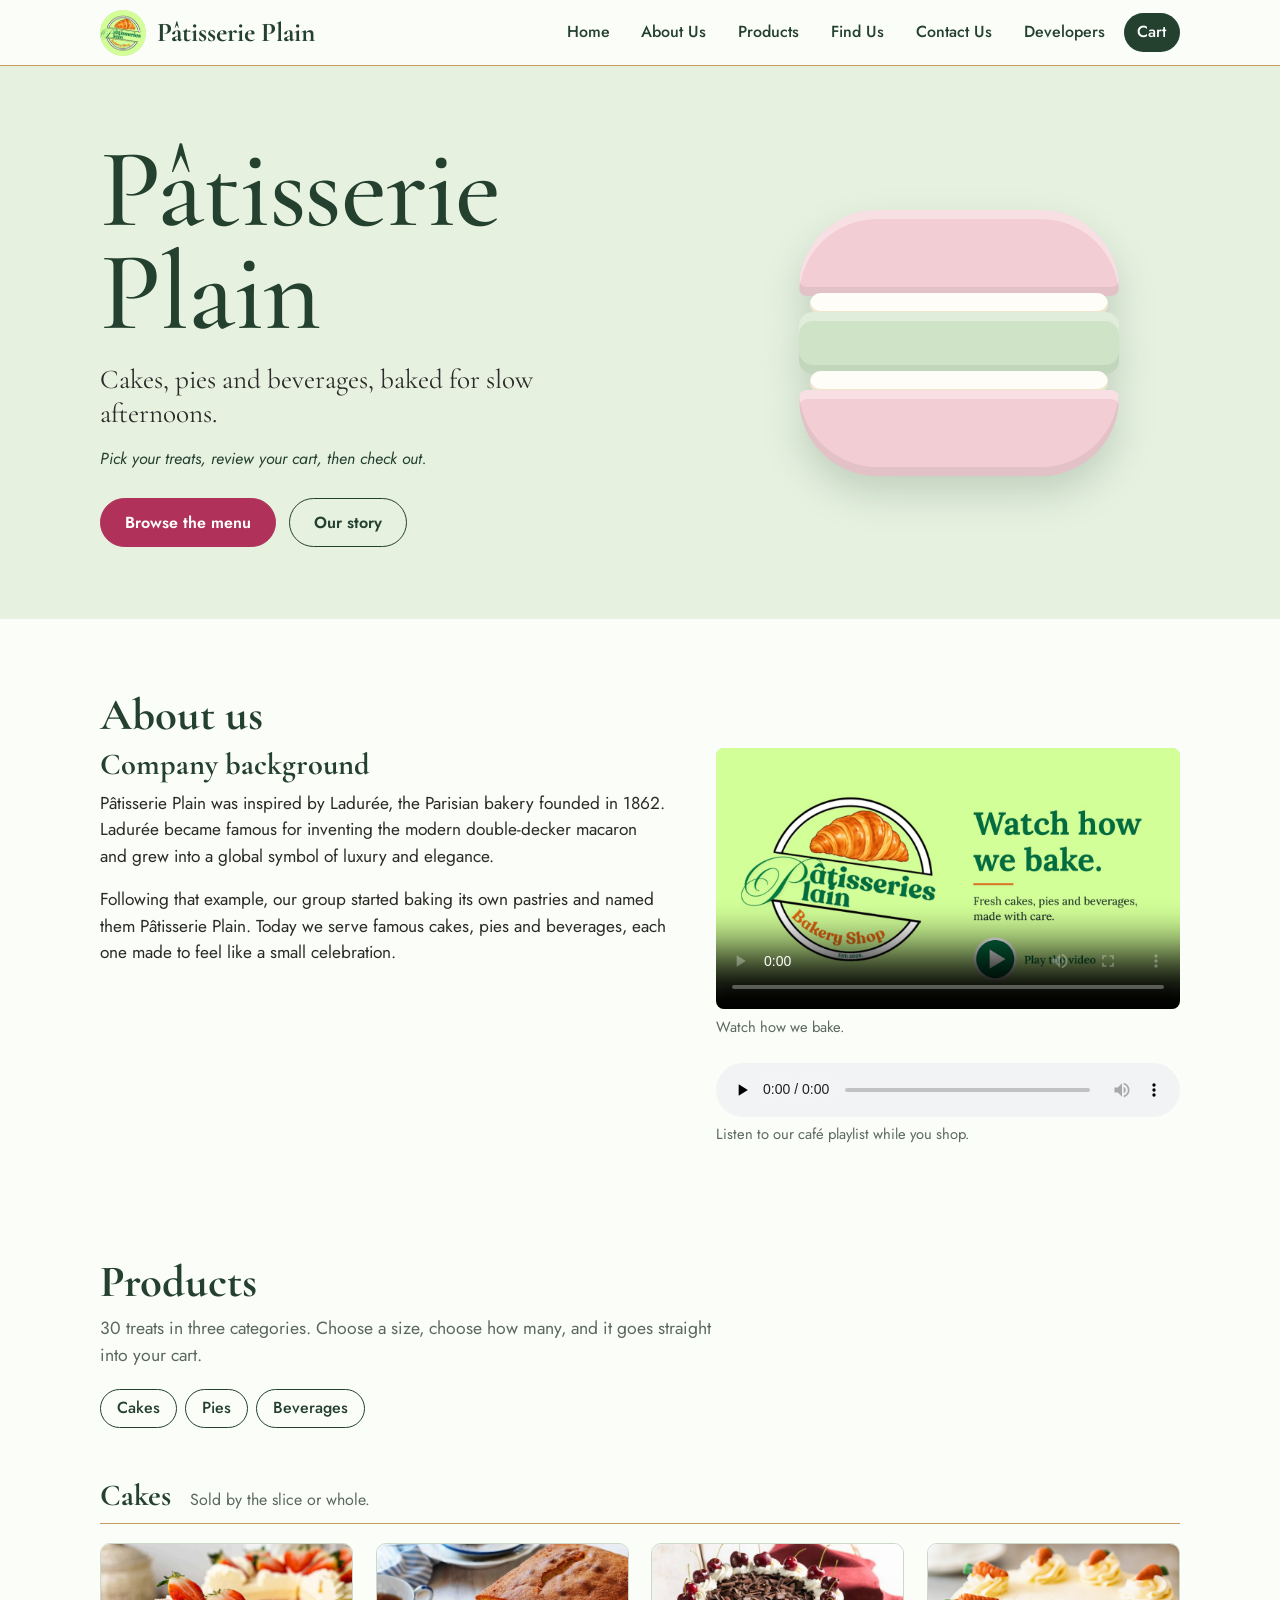
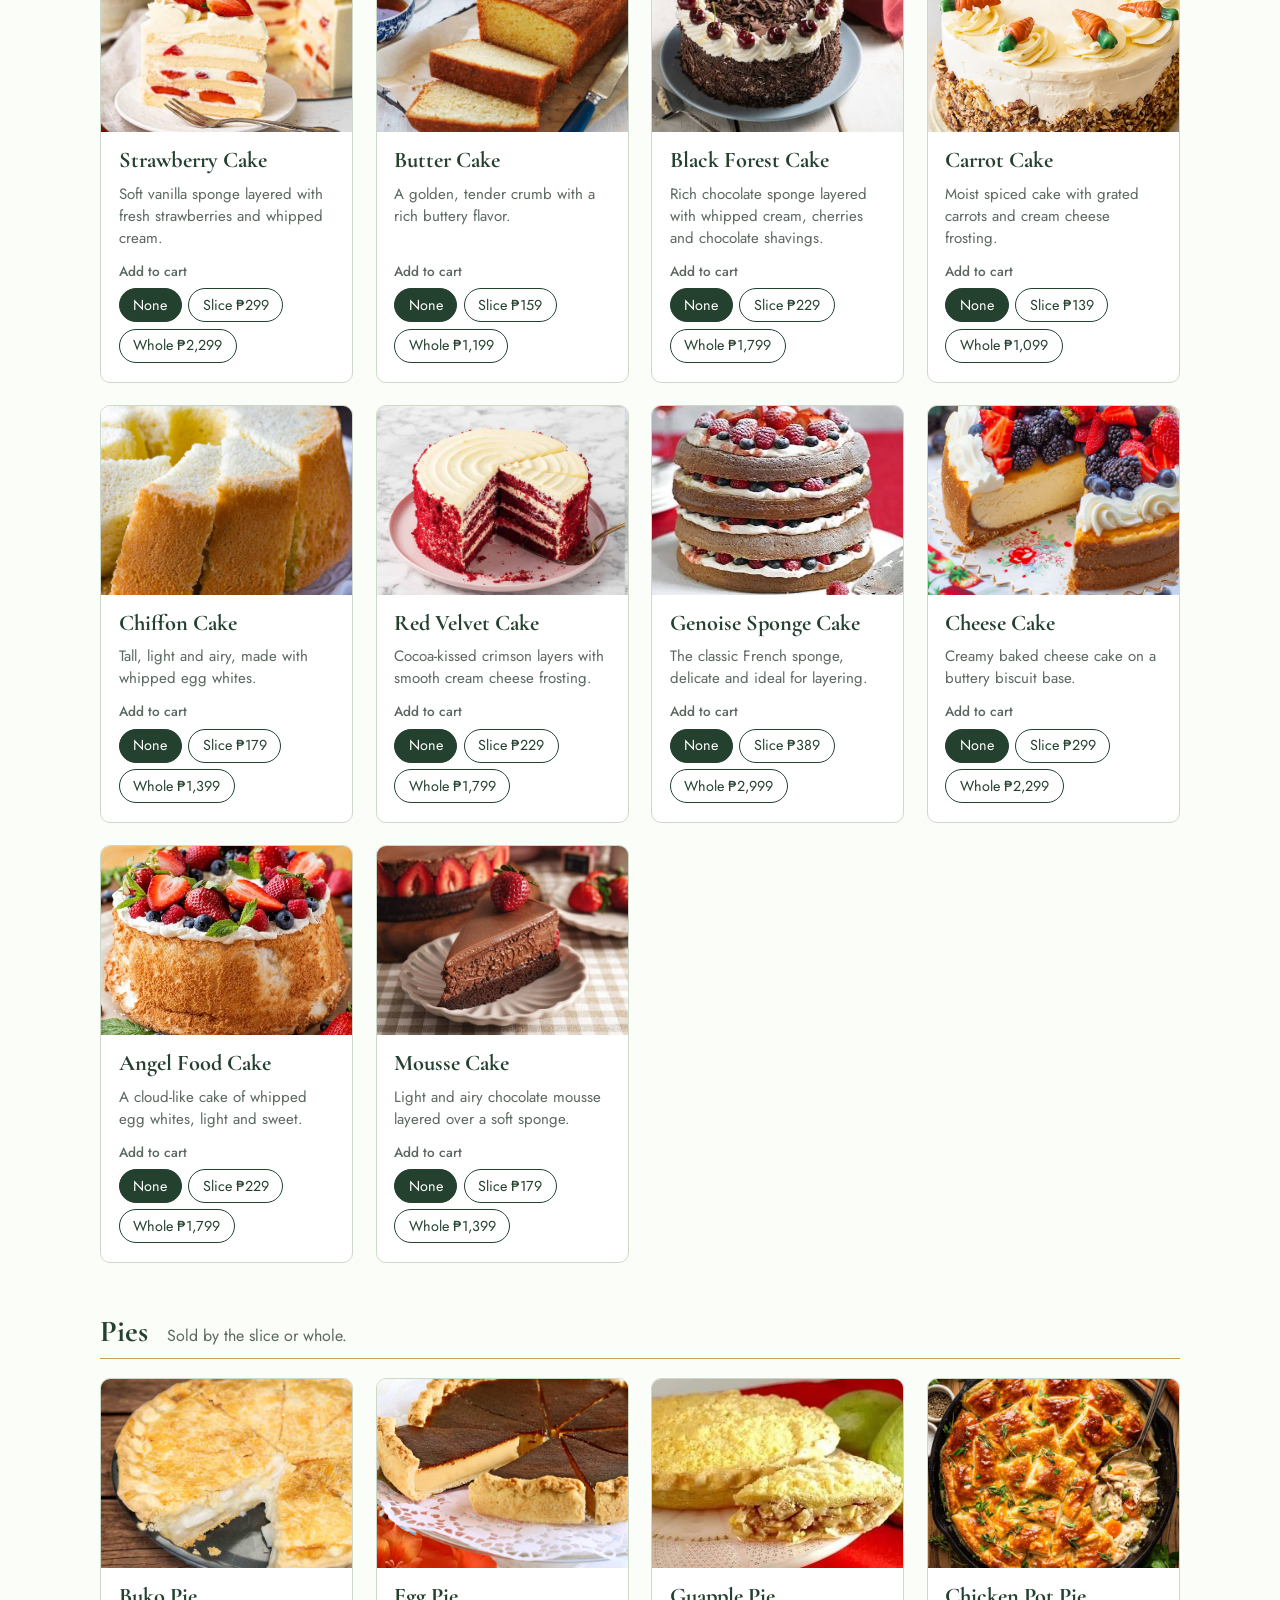
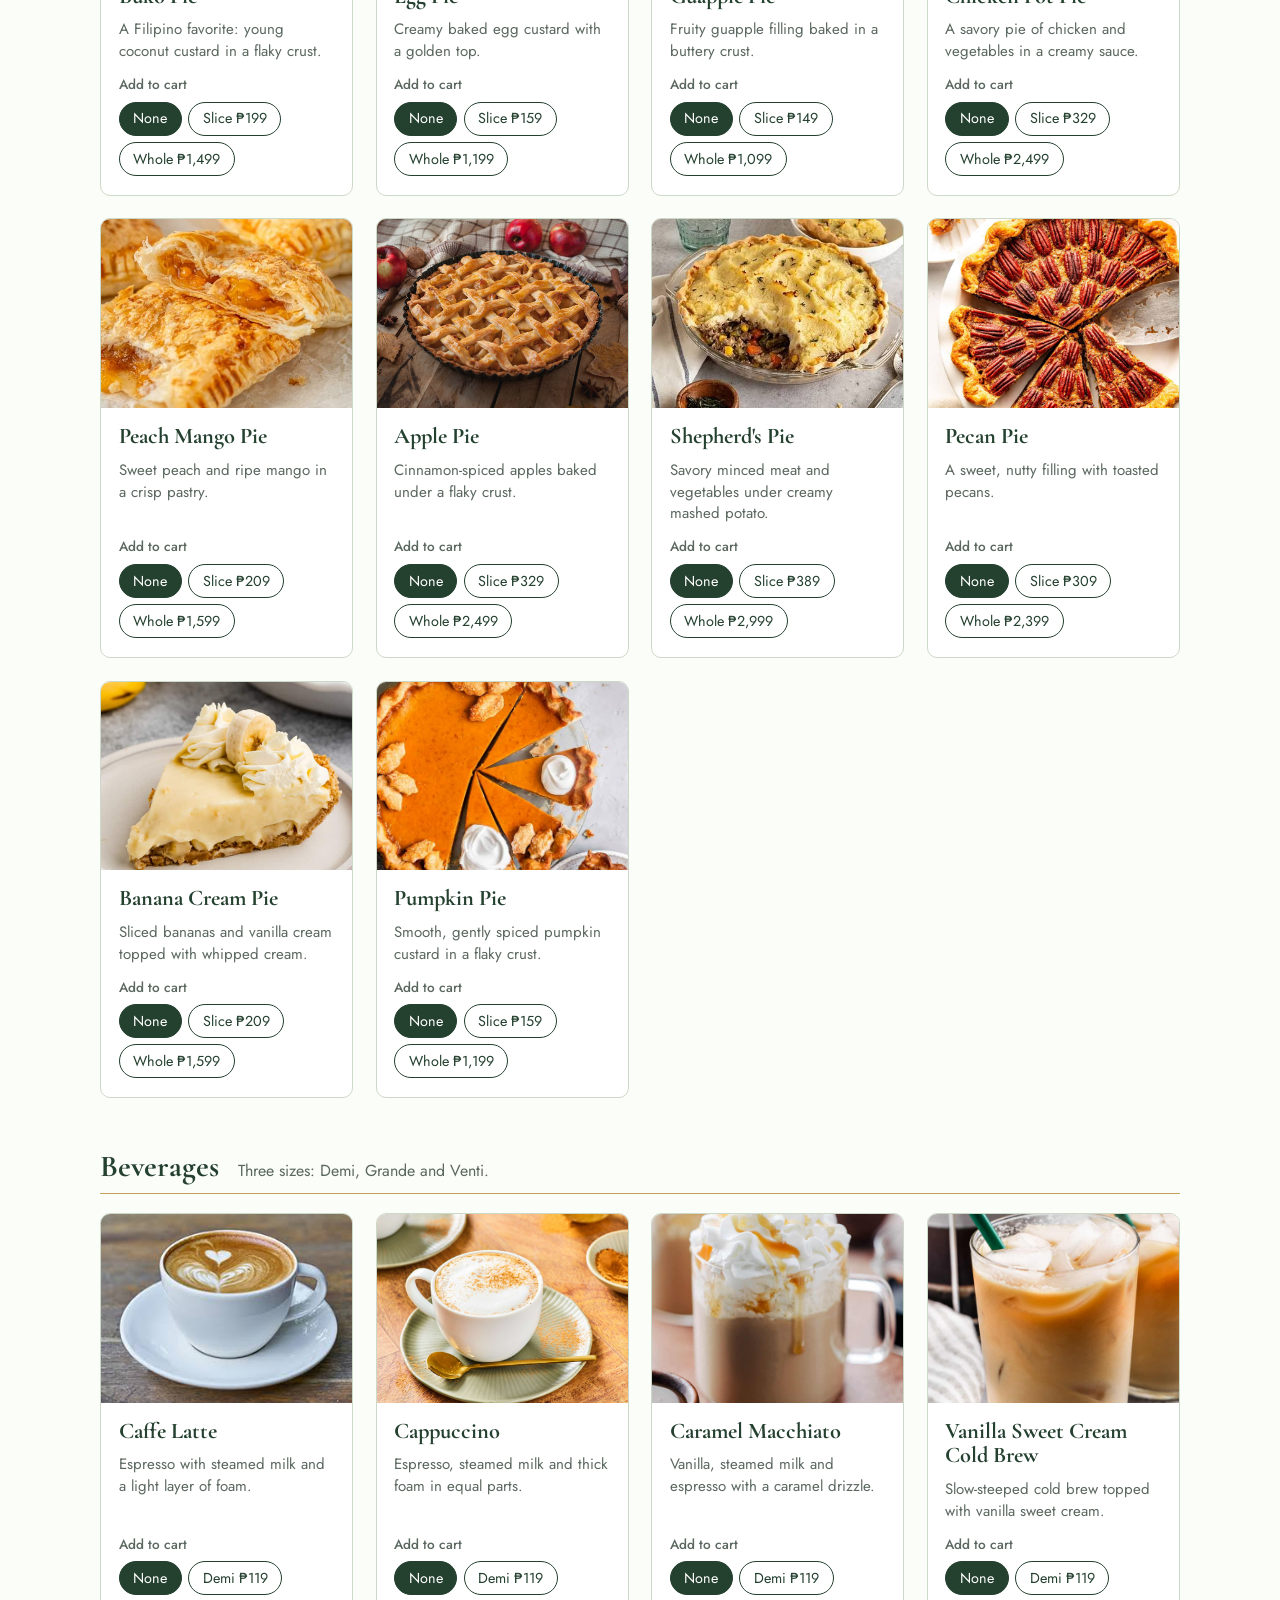
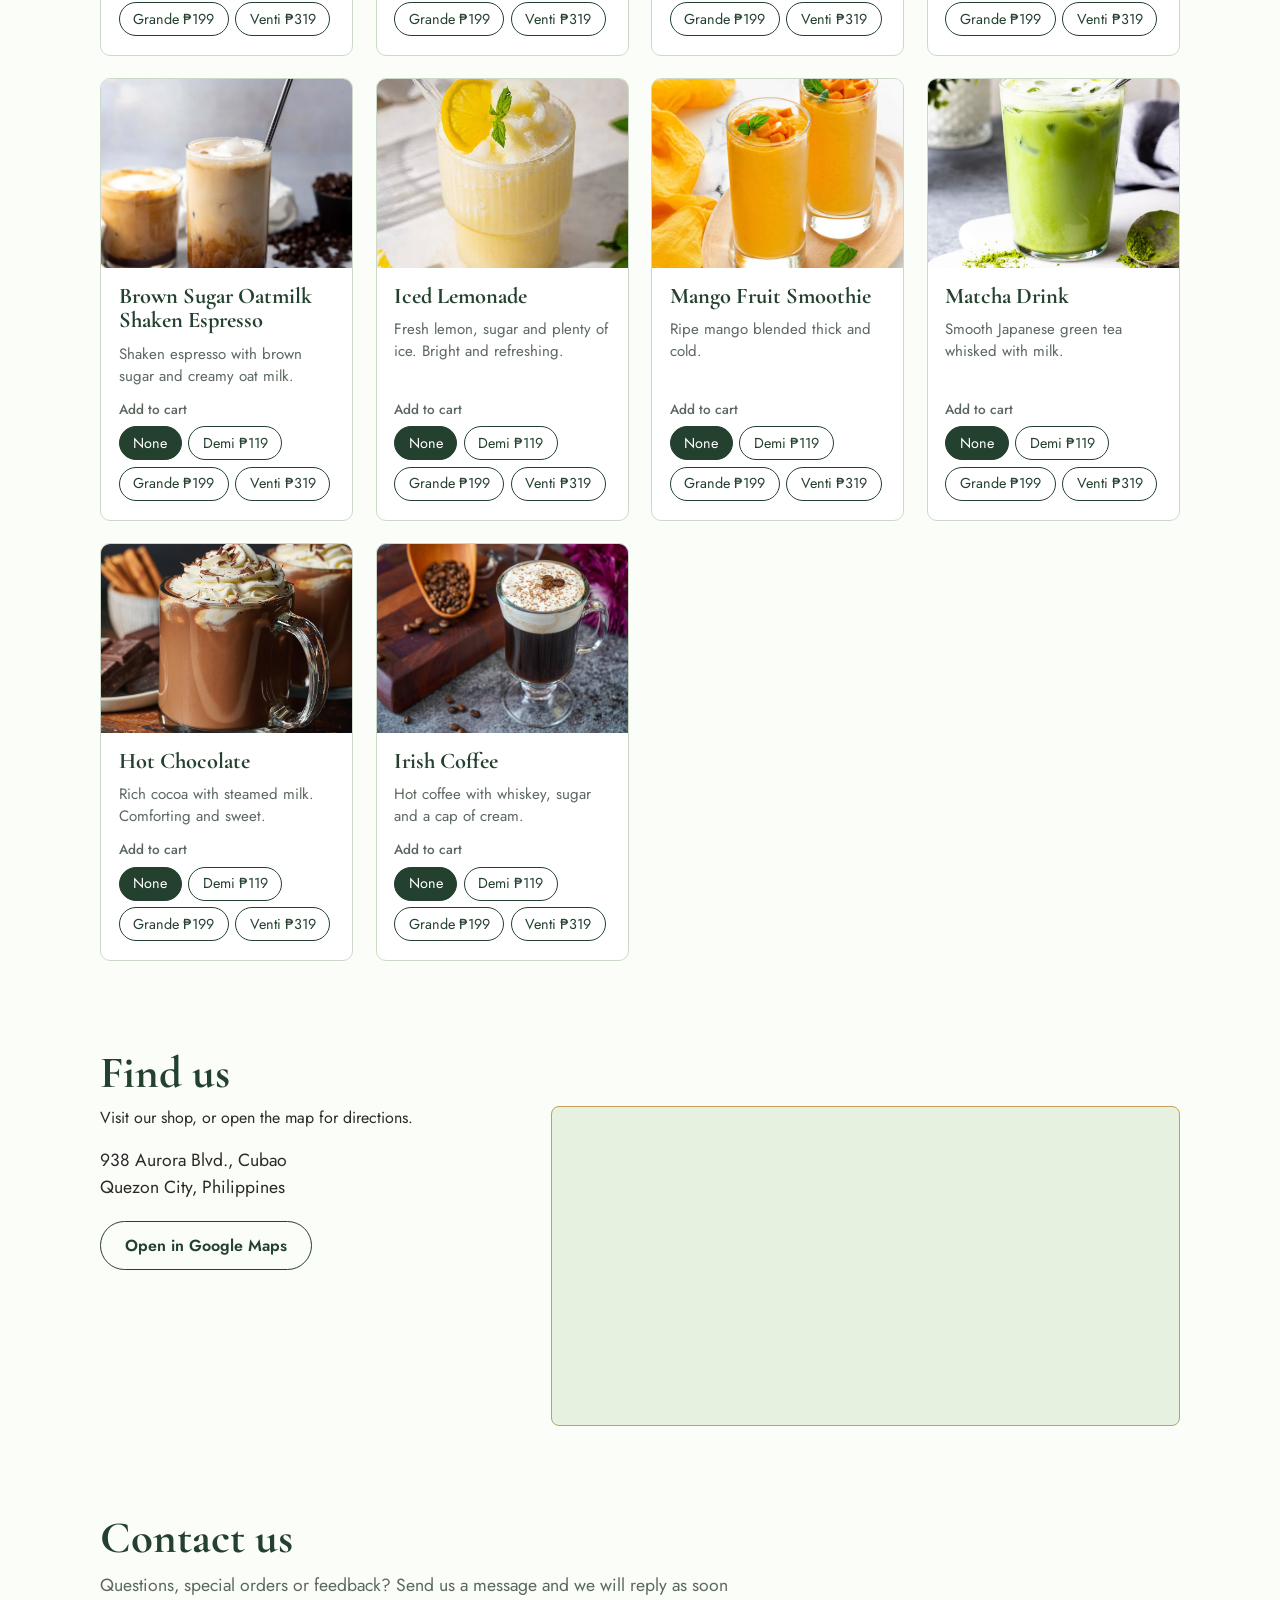
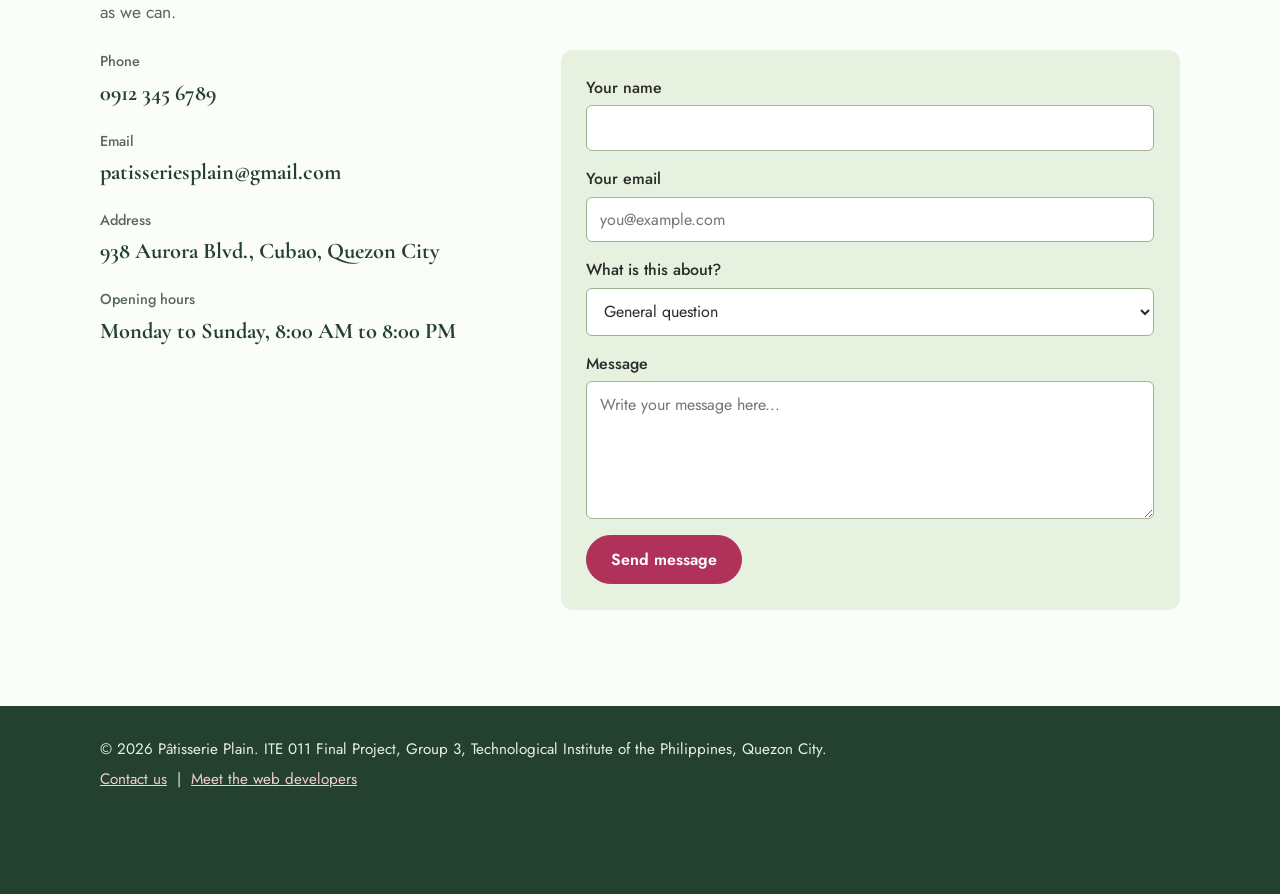
==== commit e96bfdbc: "Contact form" ====
--- a/index.html
+++ b/index.html
@@ -1678,10 +1678,10 @@
     -->
     <form class="contact-form" action="mailto:patisseriesplain@gmail.com" method="post" enctype="text/plain">
       <label class="field">Your name
-        <input type="text" name="name" placeholder="Juan Dela Cruz" required autocomplete="name">
+        <input type="text" name="name" required autocomplete="name">
       </label>
       <label class="field">Your email
-        <input type="email" name="email" placeholder="patisseriesplain@gmail.com" required autocomplete="email">
+        <input type="email" name="email" placeholder="you@example.com" required autocomplete="email">
       </label>
       <label class="field">What is this about?
         <select name="topic">
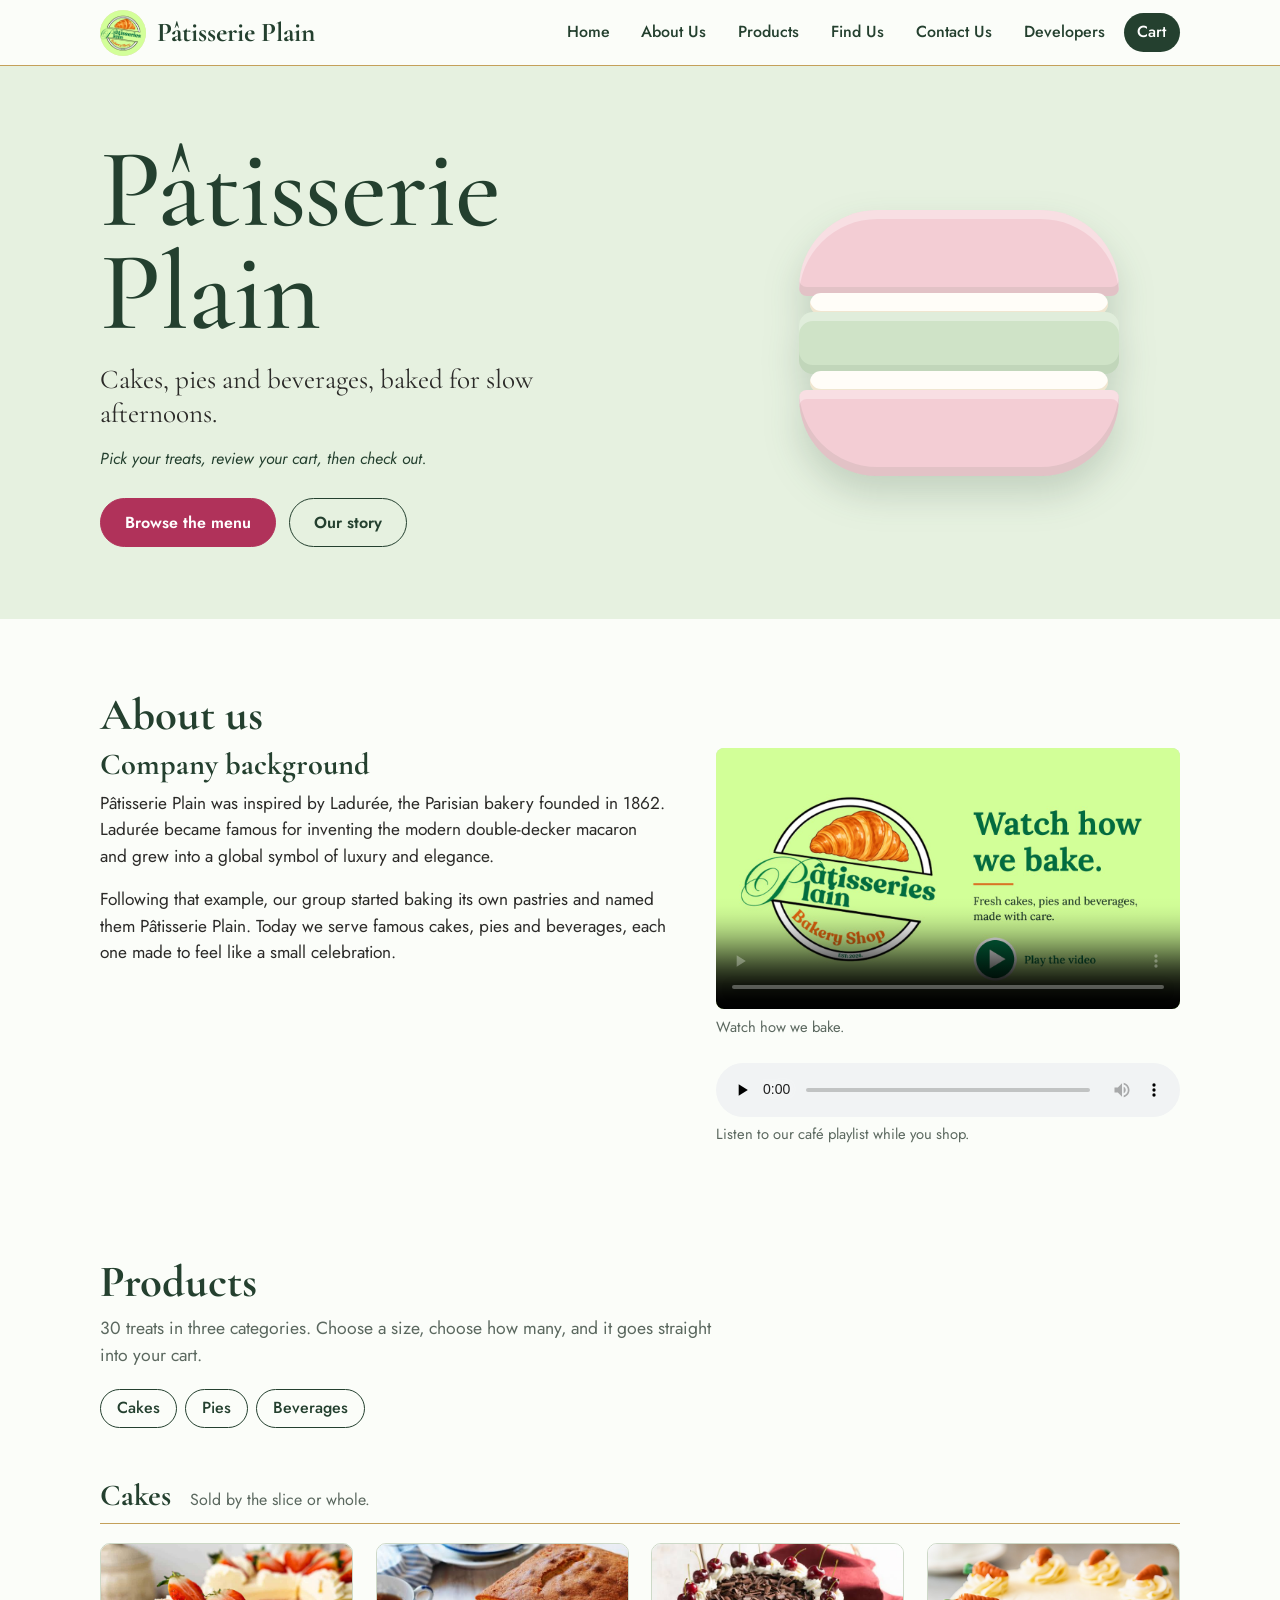
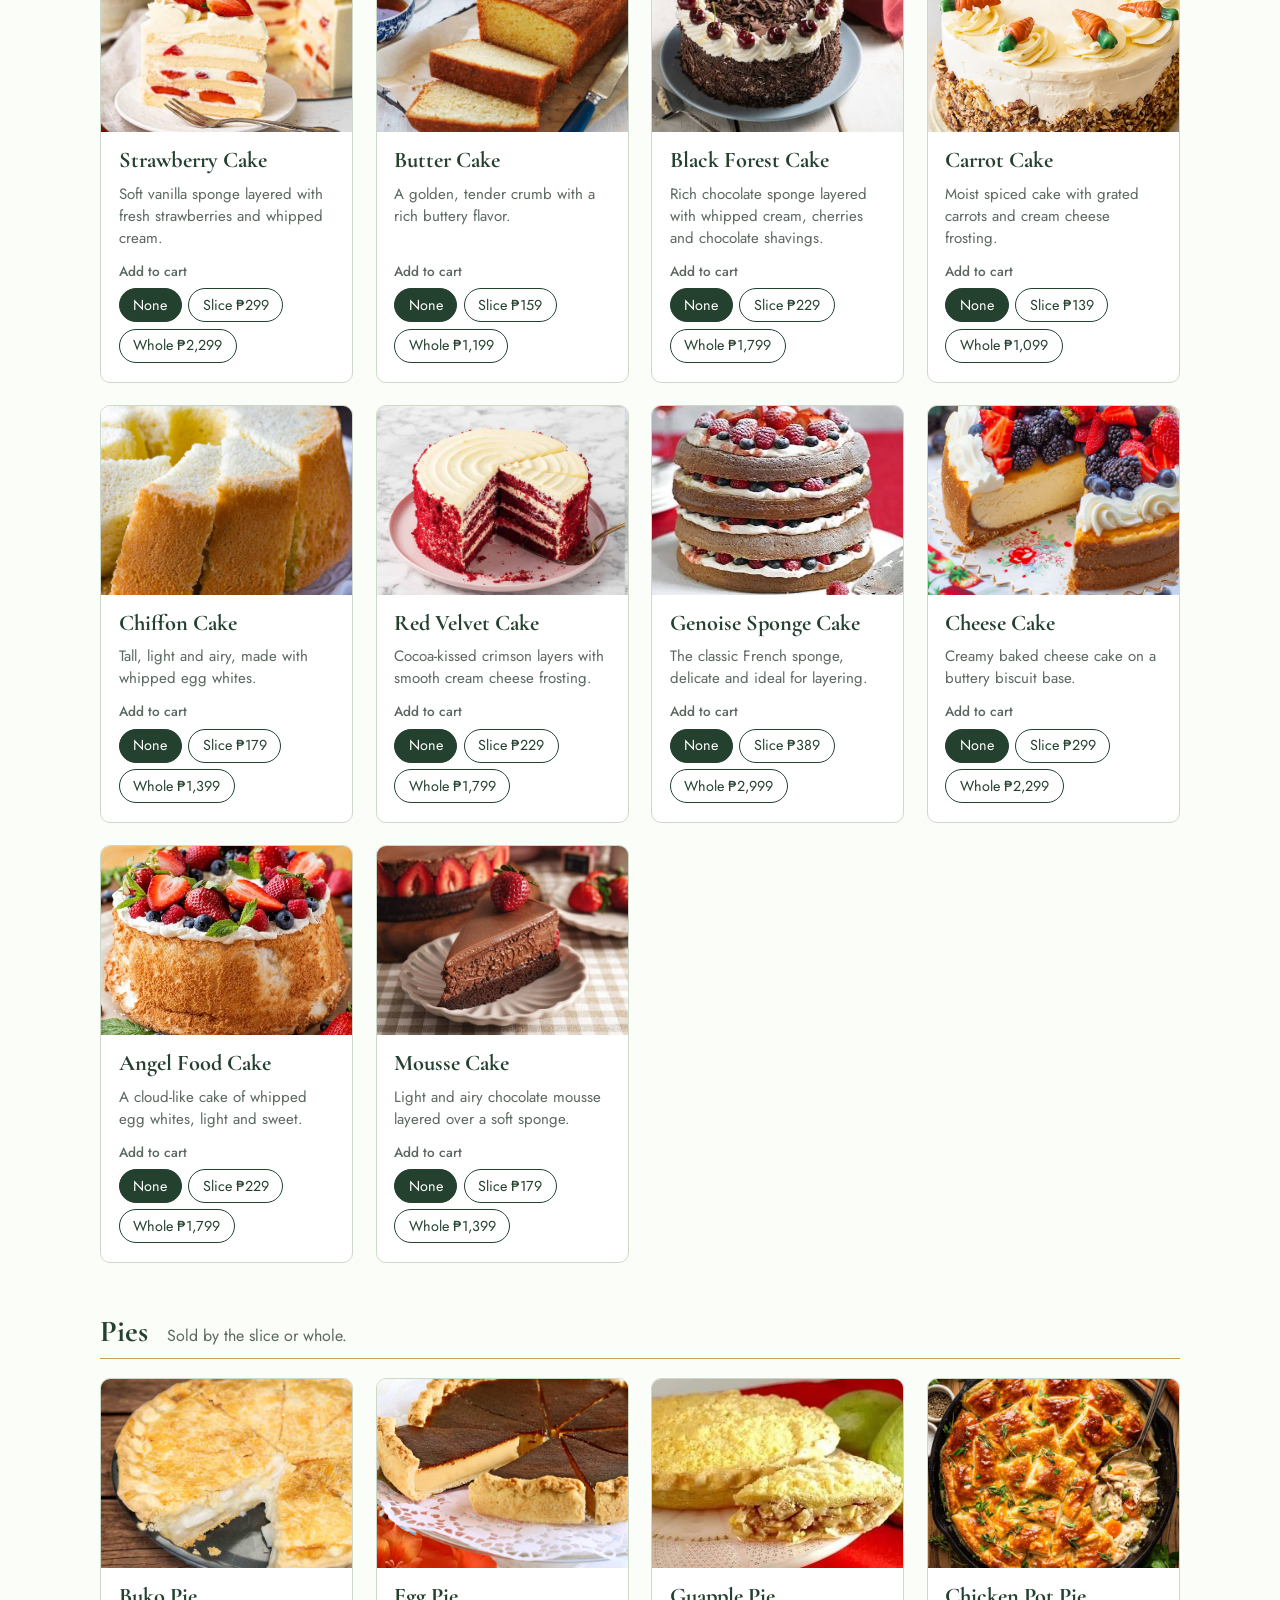
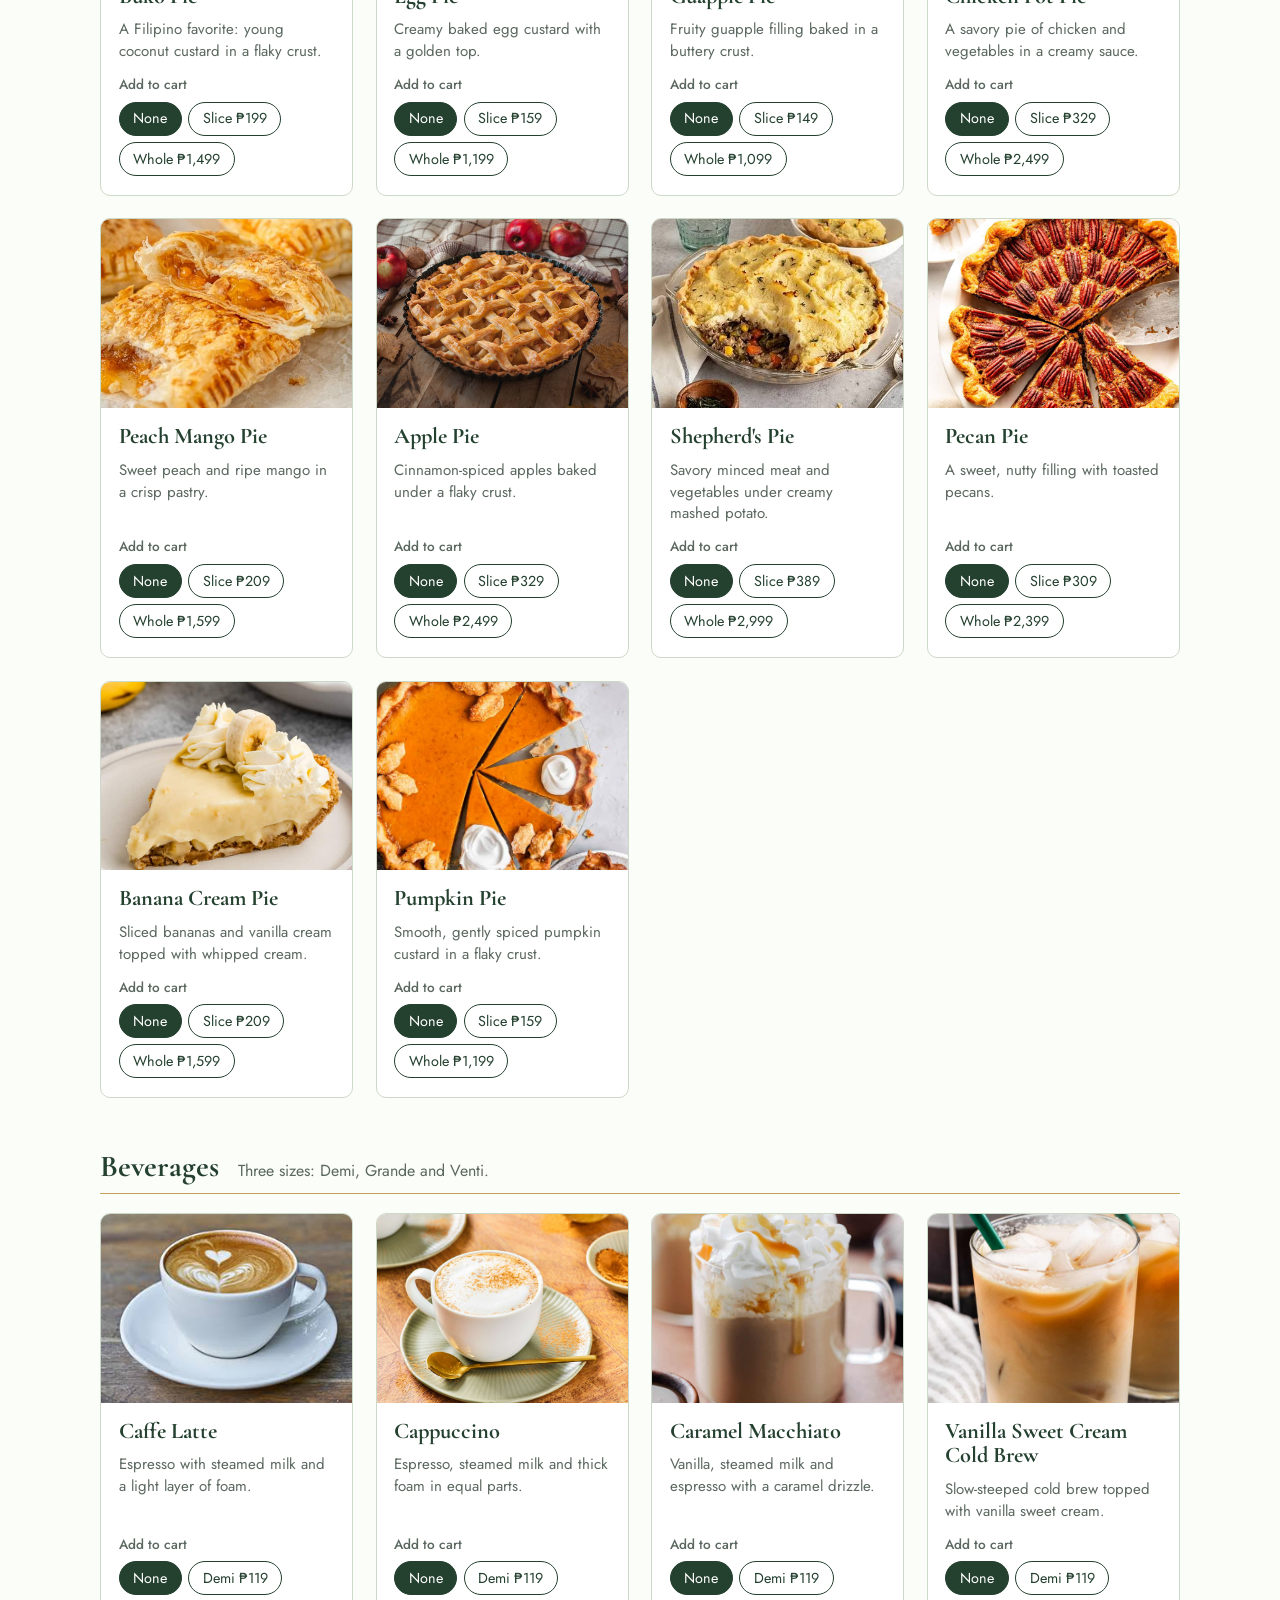
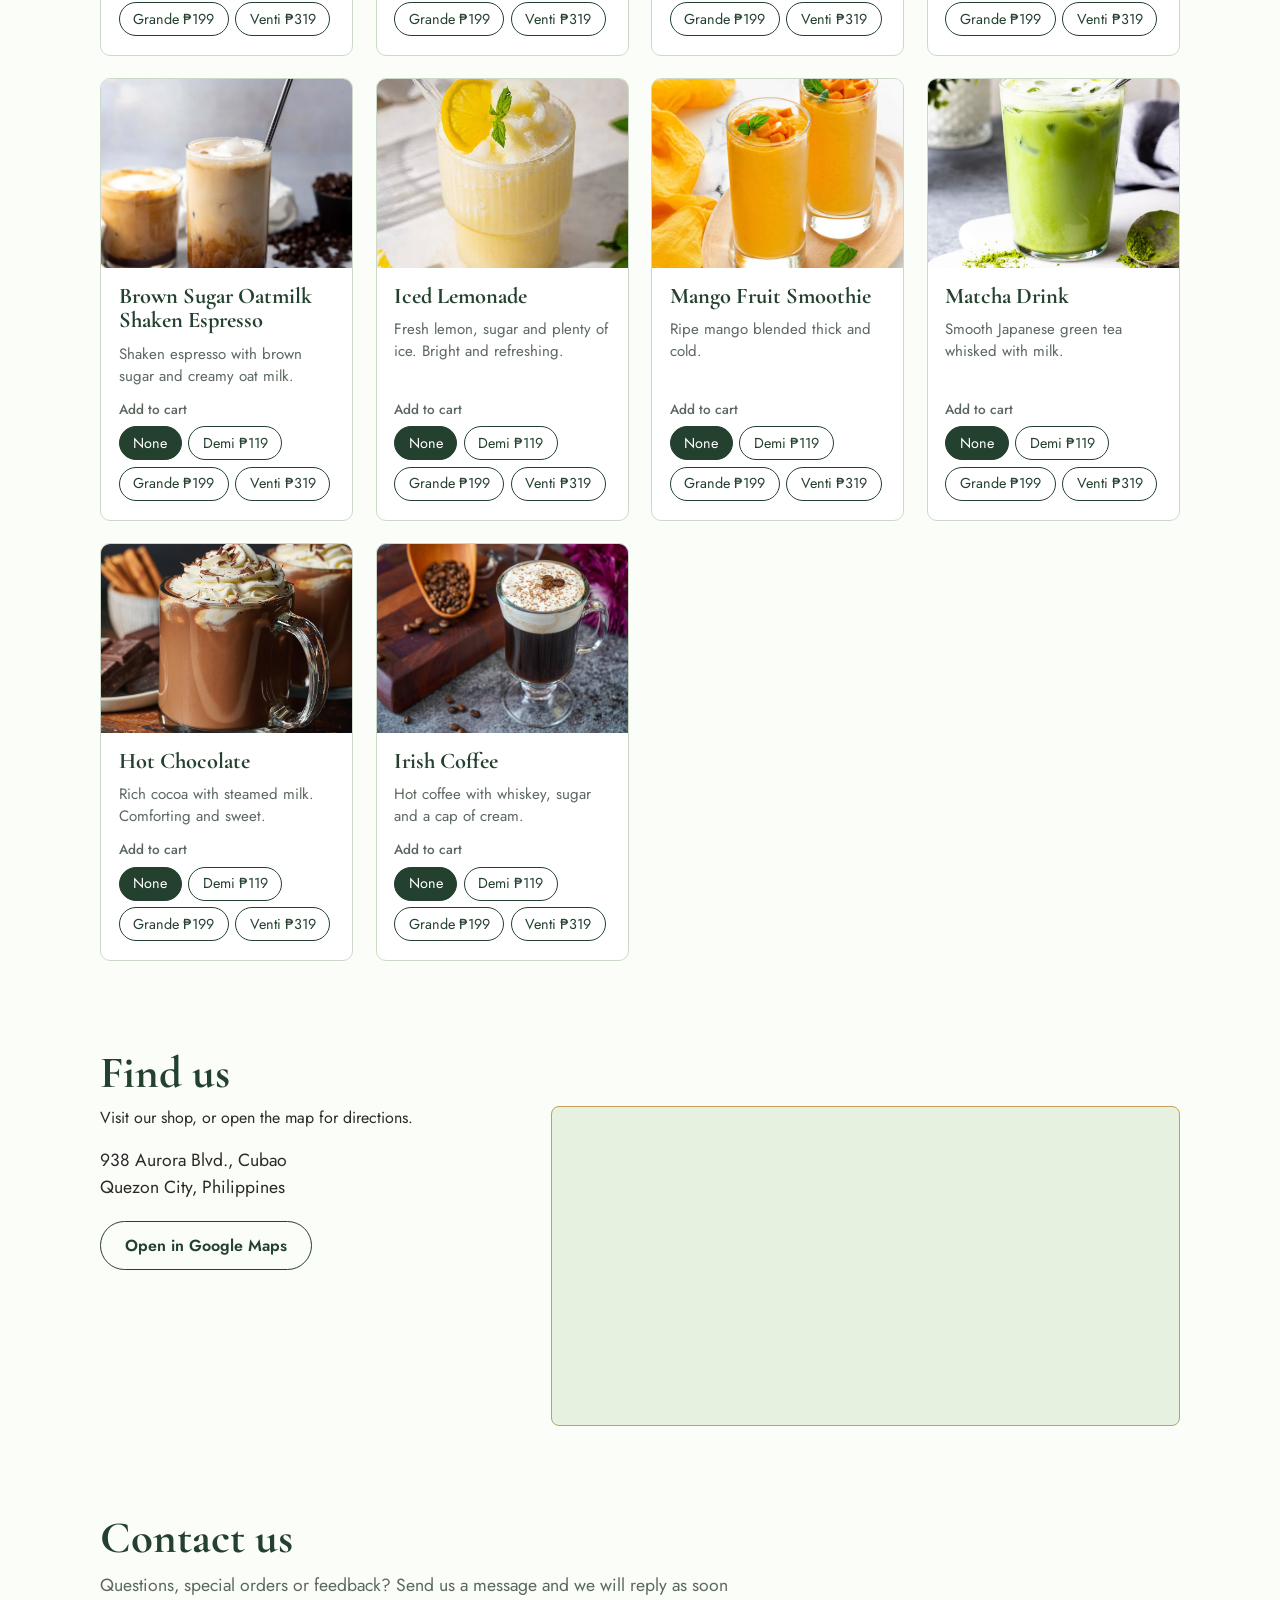
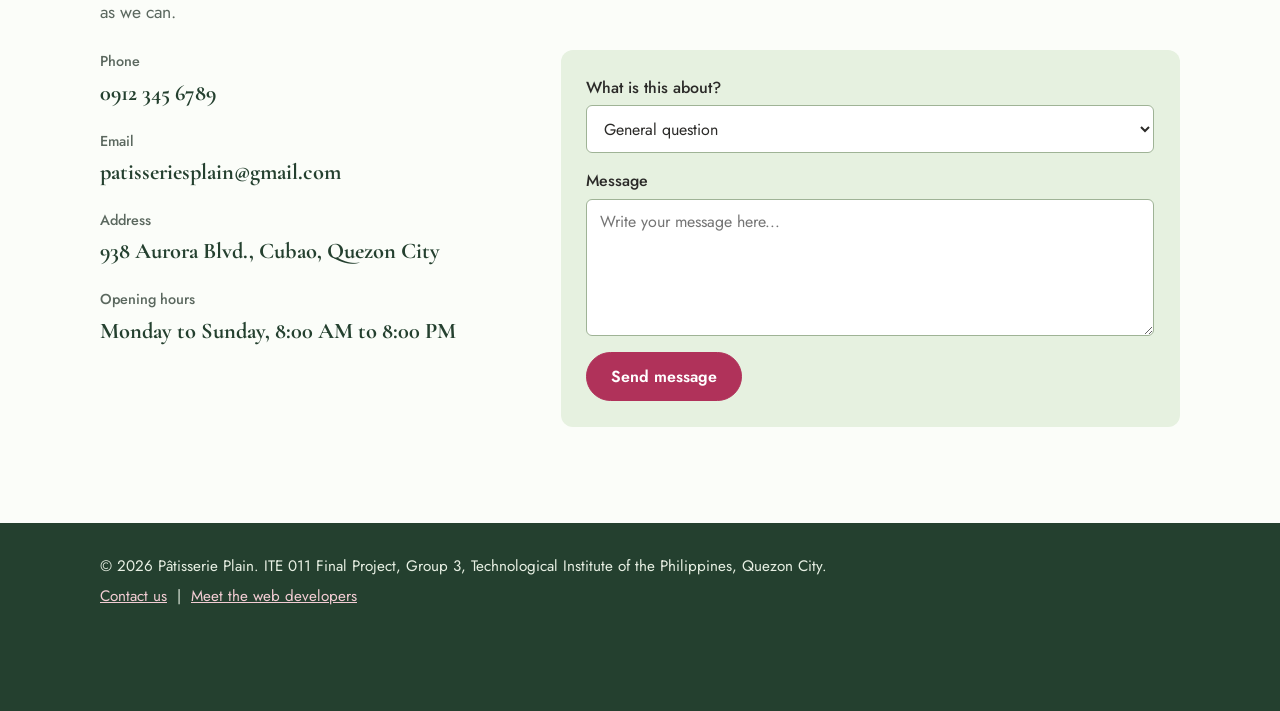
==== commit b884066d: "Contact form" ====
--- a/index.html
+++ b/index.html
@@ -1592,7 +1592,7 @@
       <!-- Input items: text, tel, radio buttons, check box, text area -->
       <div class="fields">
         <label class="field">Full name
-          <input type="text" name="customer-name" placeholder="Juan Dela Cruz" autocomplete="name">
+          <input type="text" name="customer-name" autocomplete="name">
         </label>
         <label class="field">Mobile number
           <input type="tel" name="customer-phone" placeholder="09XX XXX XXXX" autocomplete="tel">
@@ -1661,7 +1661,6 @@
 
   <div class="contact-grid">
 
-    <!-- EDIT THE DETAILS BELOW to your real shop information -->
     <dl class="contact-info">
       <dt>Phone</dt>
       <dd>0912 345 6789</dd>
@@ -1673,29 +1672,23 @@
       <dd>Monday to Sunday, 8:00 AM to 8:00 PM</dd>
     </dl>
 
-    <!-- CONTACT FORM
-         action="mailto:..." opens the visitor's email app with the message filled in.
-    -->
-    <form class="contact-form" action="mailto:patisseriesplain@gmail.com" method="post" enctype="text/plain">
-      <label class="field">Your name
-        <input type="text" name="name" required autocomplete="name">
-      </label>
-      <label class="field">Your email
-        <input type="email" name="email" placeholder="you@example.com" required autocomplete="email">
-      </label>
-      <label class="field">What is this about?
-        <select name="topic">
-          <option>General question</option>
-          <option>Special or bulk order</option>
-          <option>Feedback</option>
-          <option>Other</option>
-        </select>
-      </label>
-      <label class="field">Message
-        <textarea name="message" rows="5" placeholder="Write your message here..." required></textarea>
-      </label>
-      <button class="btn btn-primary" type="submit">Send message</button>
-    </form>
+   <!-- CONTACT FORM
+     action="mailto:..." opens the visitor's email app with the subject and message filled in.
+     The names "subject" and "body" are special: email apps put them in the Subject and message boxes. -->
+<form class="contact-form" action="mailto:patisseriesplain@gmail.com" method="get">
+  <label class="field">What is this about?
+    <select name="subject">
+      <option value="Website message: General question">General question</option>
+      <option value="Website message: Special or bulk order">Special or bulk order</option>
+      <option value="Website message: Feedback">Feedback</option>
+      <option value="Website message: Other">Other</option>
+    </select>
+  </label>
+  <label class="field">Message
+    <textarea name="body" rows="5" placeholder="Write your message here..." required></textarea>
+  </label>
+  <button class="btn btn-primary" type="submit">Send message</button>
+</form>
   </div>
 </section>
 
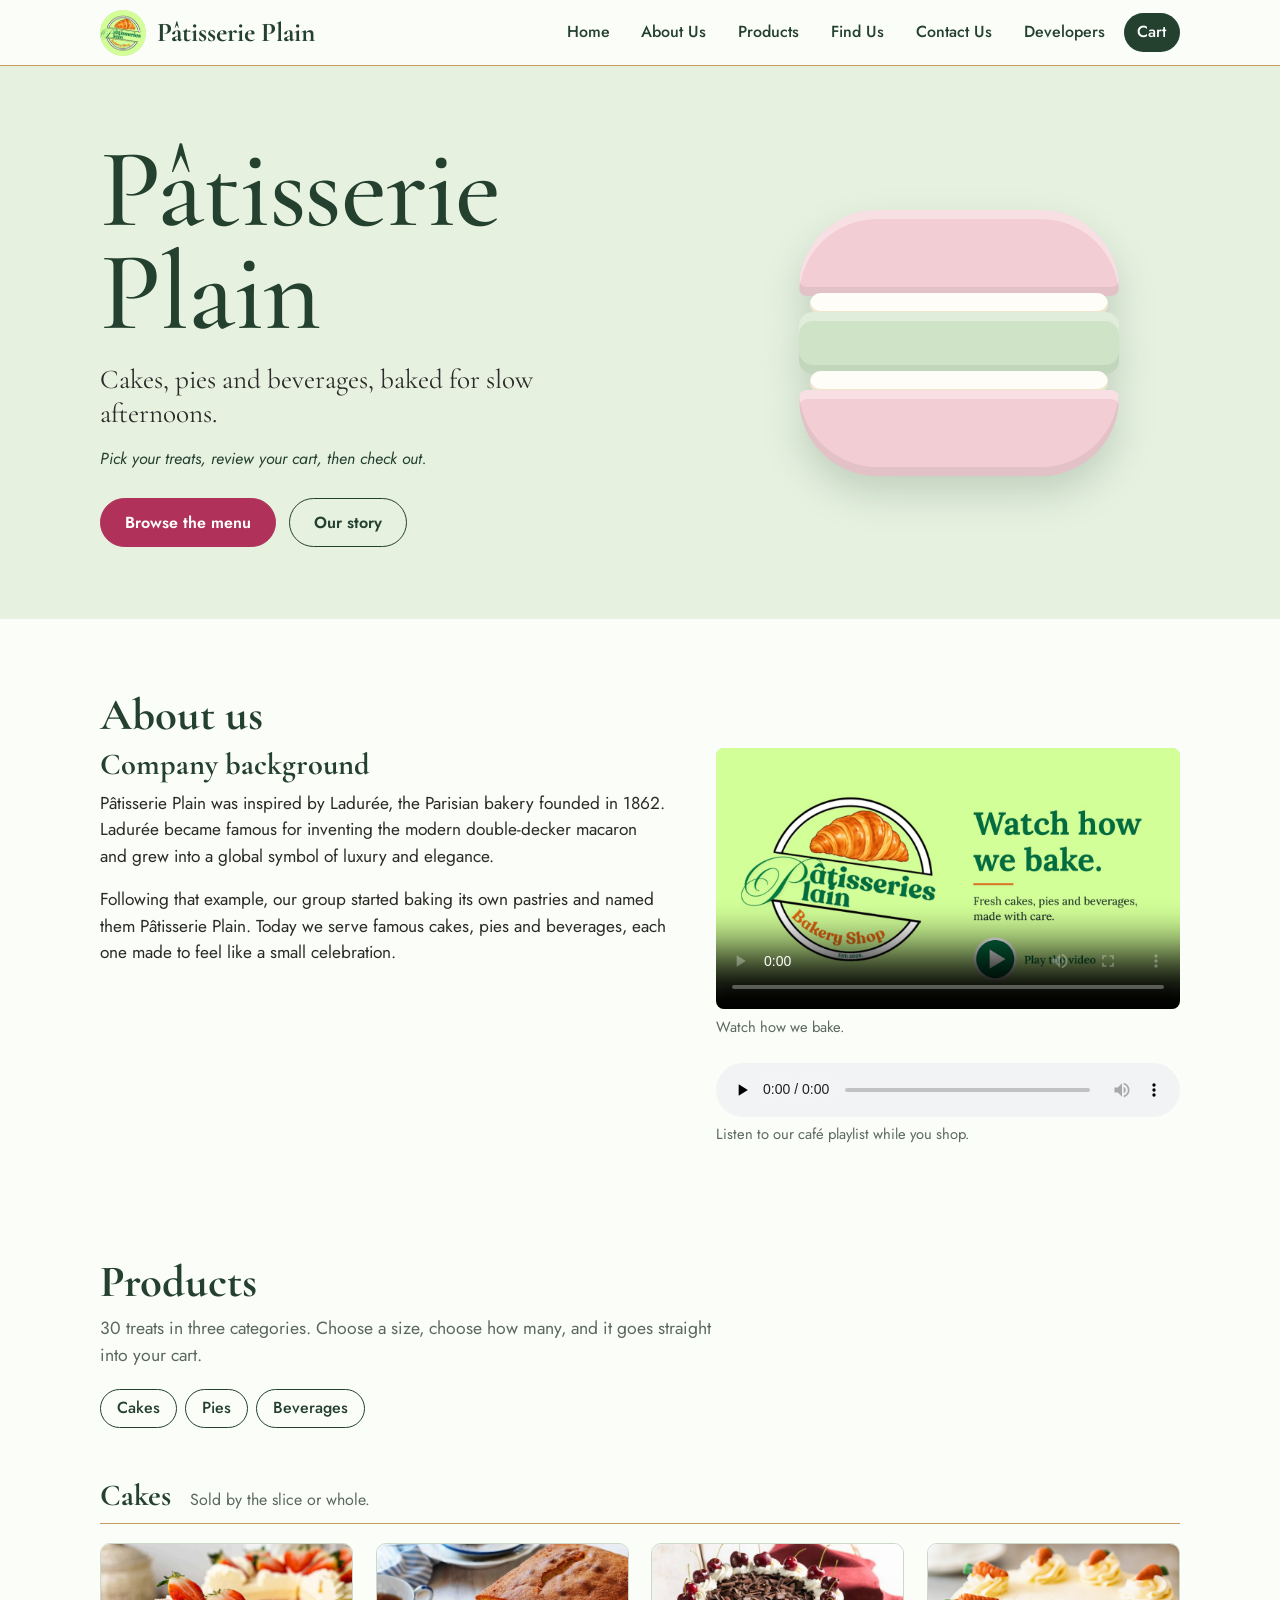
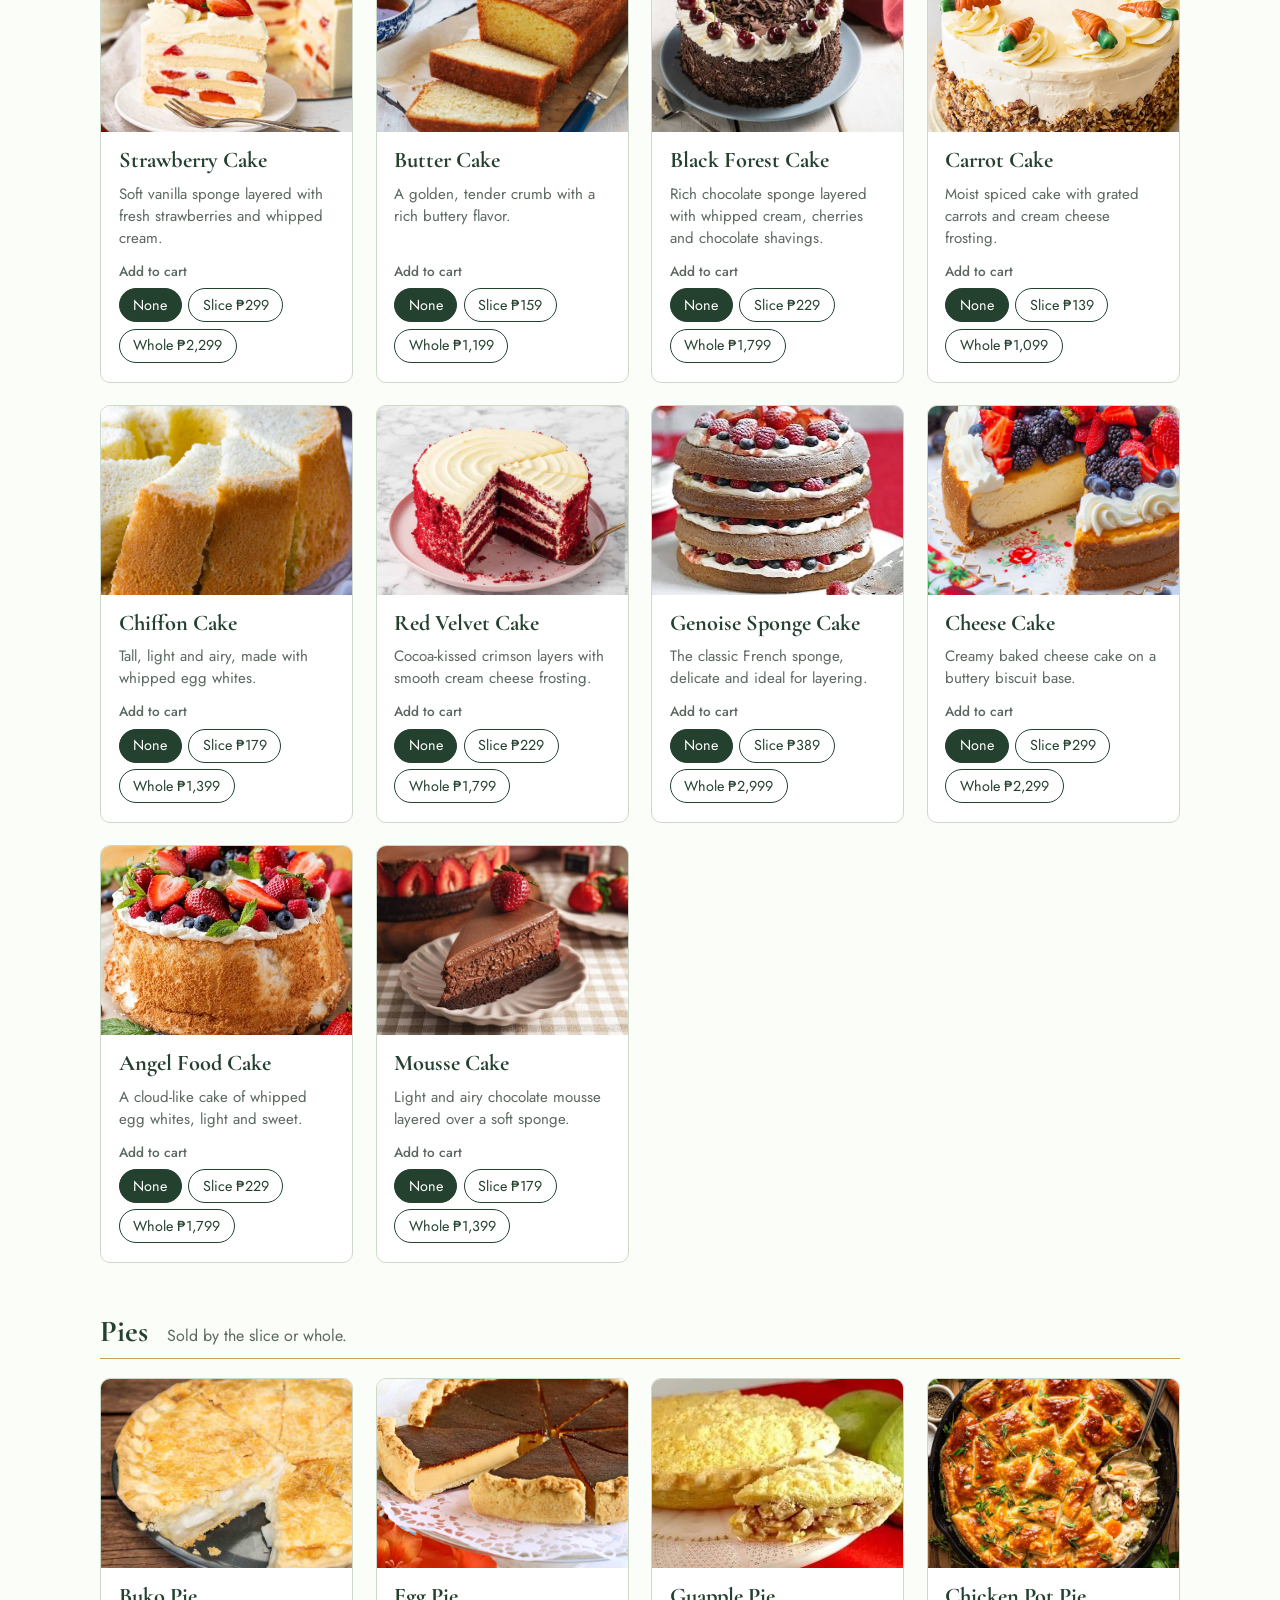
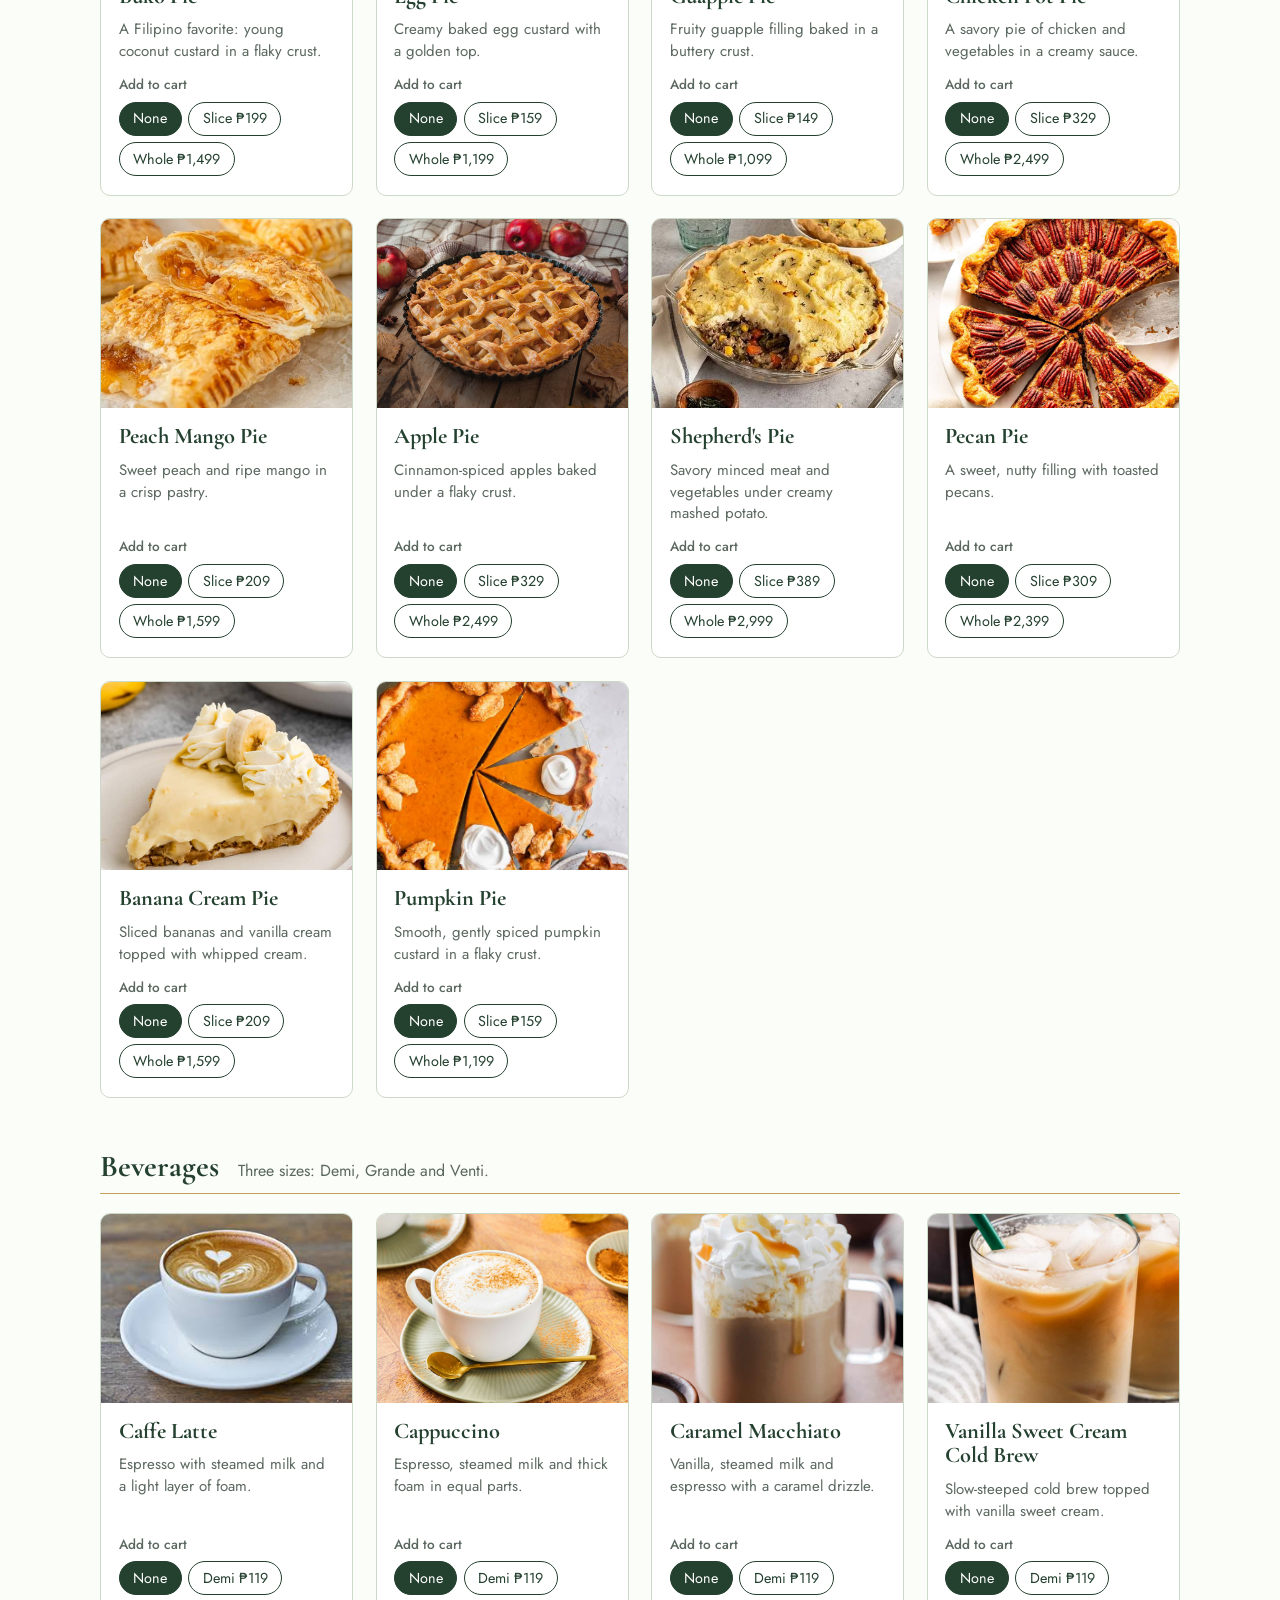
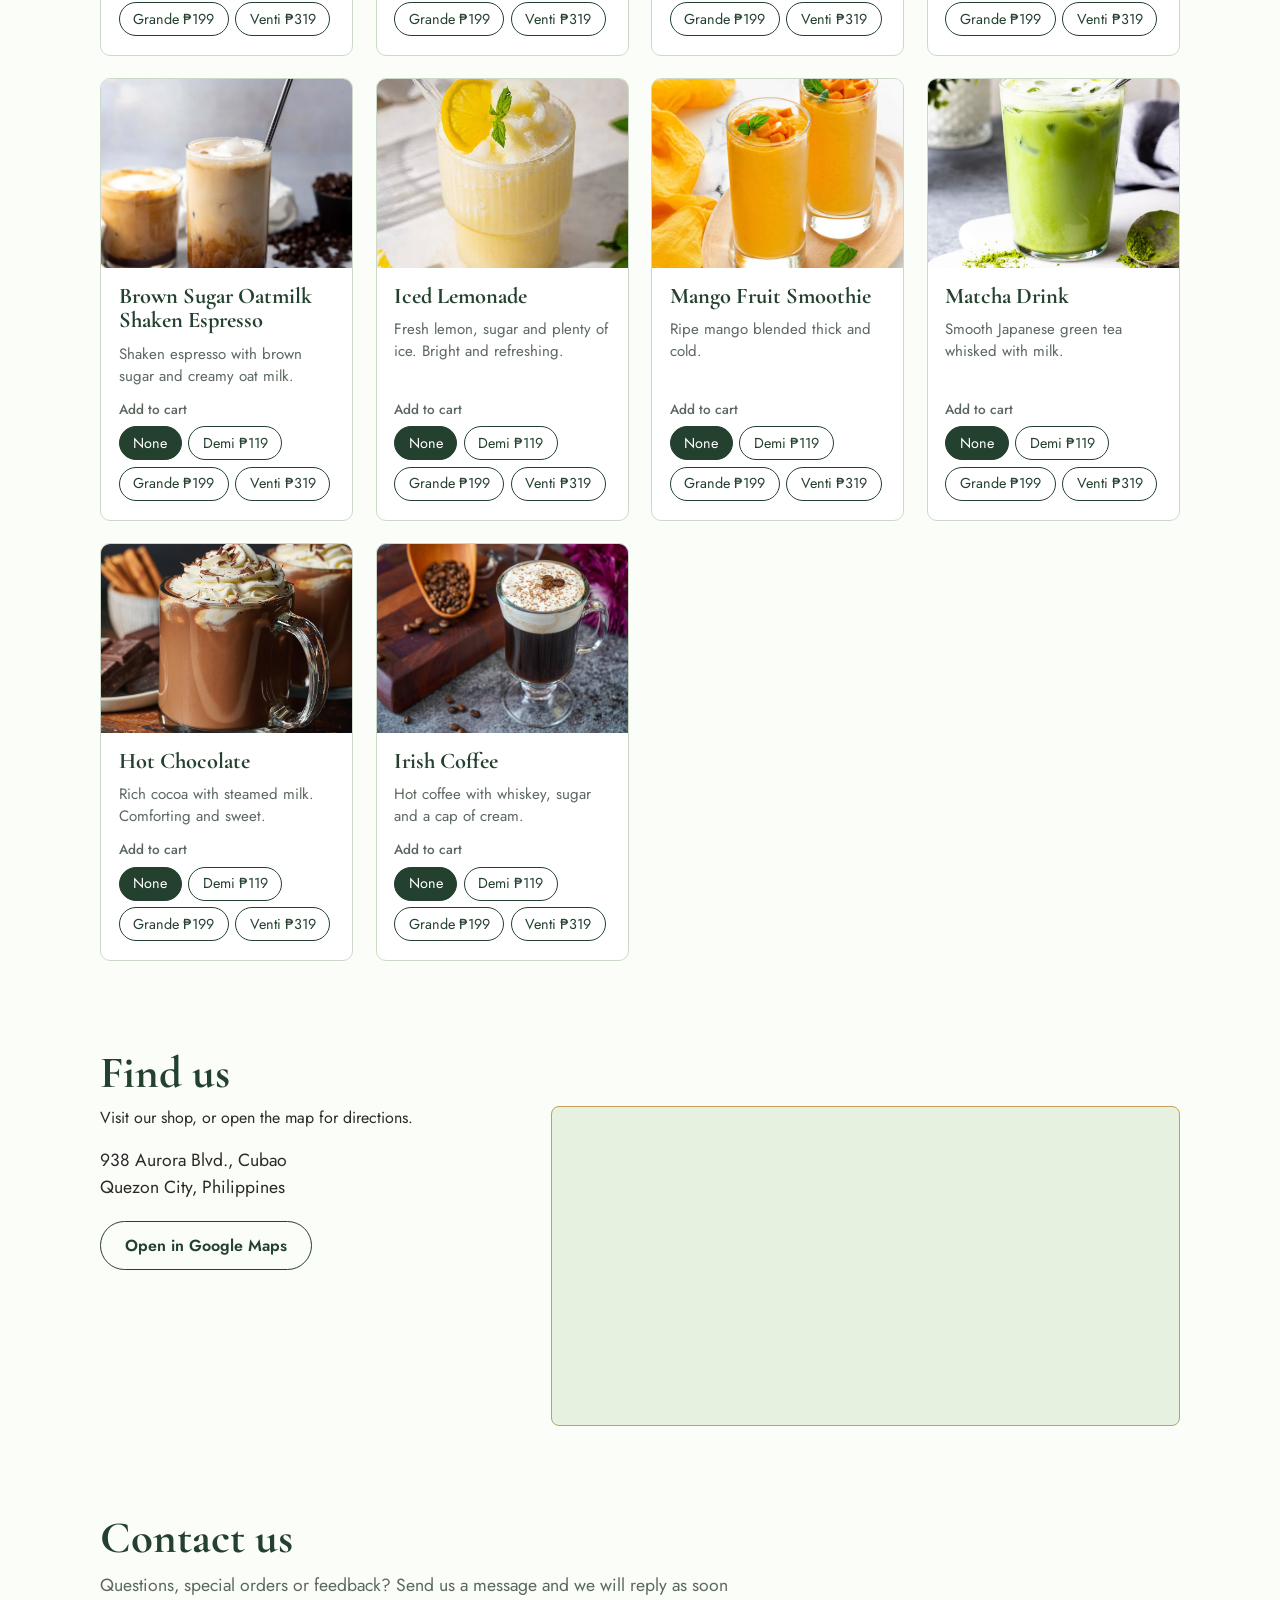
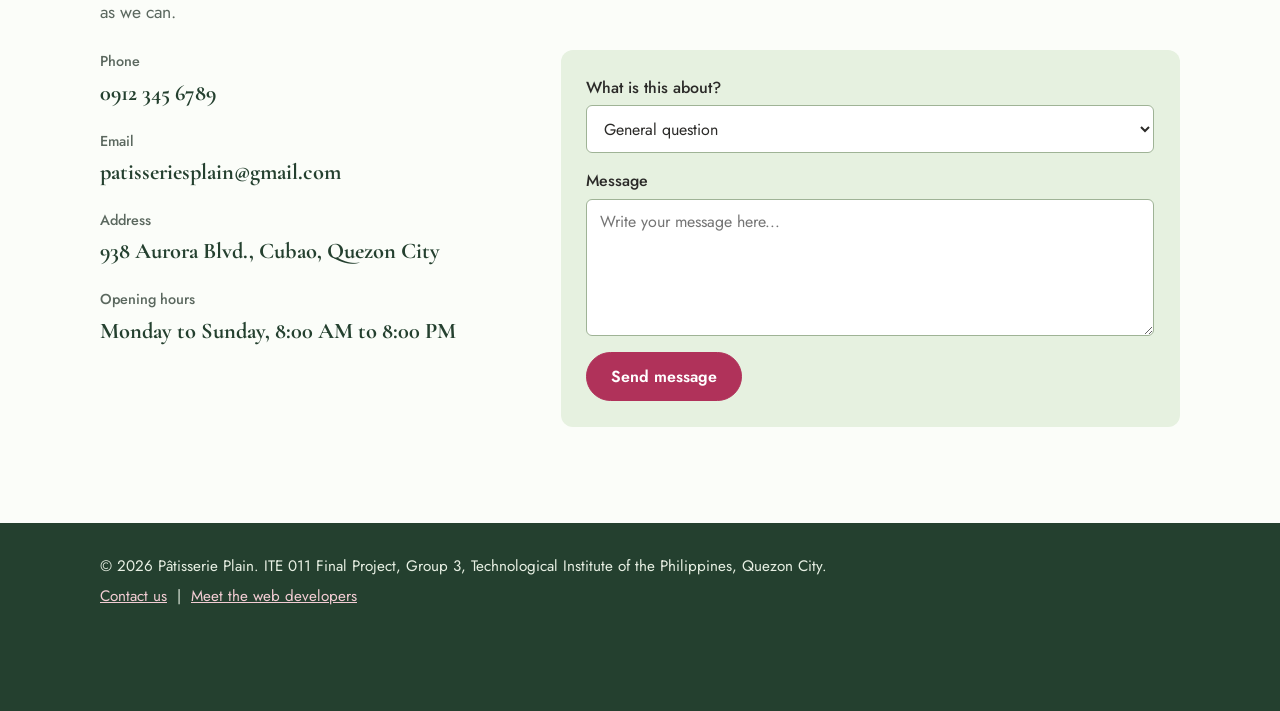
==== commit cb5fa111: "Add comments" ====
--- a/index.html
+++ b/index.html
@@ -2,7 +2,7 @@
 <!--
   =====================================================================
   FILE NAME : index.html
-  PROJECT   : P&acirc;tisserie Plain - E-Commerce Website (HTML5 + CSS only)
+  PROJECT   : Patisseries Plain - E-Commerce Website
   COURSE    : ITE 011 - Introduction to Computing
   GROUP 3   : Lapuz, Simon Patrick P. / Matillano, Rey Josef P. /
               Mondina, John Greg F. / Rea, Jazzle Dave N. /
@@ -10,7 +10,7 @@
   PROGRAM/SECTION : BSIT / IT11S10
     style.css        - the look of the website
     cart-rules.css   - the cart math (counters)
-    images/          - logo + product photos
+    images/          - logo + product photos + developers photos
     media/           - video + audio
   =====================================================================
 -->
@@ -1673,19 +1673,21 @@
     </dl>
 
    <!-- CONTACT FORM
-     action="mailto:..." opens the visitor's email app with the subject and message filled in.
-     The names "subject" and "body" are special: email apps put them in the Subject and message boxes. -->
-<form class="contact-form" action="mailto:patisseriesplain@gmail.com" method="get">
+     action="mailto:..." opens the visitor's email app.
+     The text after ?subject= becomes the email's subject line. -->
+<form class="contact-form"
+      action="mailto:patisseriesplain@gmail.com?subject=Website%20message%20from%20Patisserie%20Plain"
+      method="post" enctype="text/plain">
   <label class="field">What is this about?
-    <select name="subject">
-      <option value="Website message: General question">General question</option>
-      <option value="Website message: Special or bulk order">Special or bulk order</option>
-      <option value="Website message: Feedback">Feedback</option>
-      <option value="Website message: Other">Other</option>
+    <select name="Topic">
+      <option>General question</option>
+      <option>Special or bulk order</option>
+      <option>Feedback</option>
+      <option>Other</option>
     </select>
   </label>
   <label class="field">Message
-    <textarea name="body" rows="5" placeholder="Write your message here..." required></textarea>
+    <textarea name="Message" rows="5" placeholder="Write your message here..." required></textarea>
   </label>
   <button class="btn btn-primary" type="submit">Send message</button>
 </form>
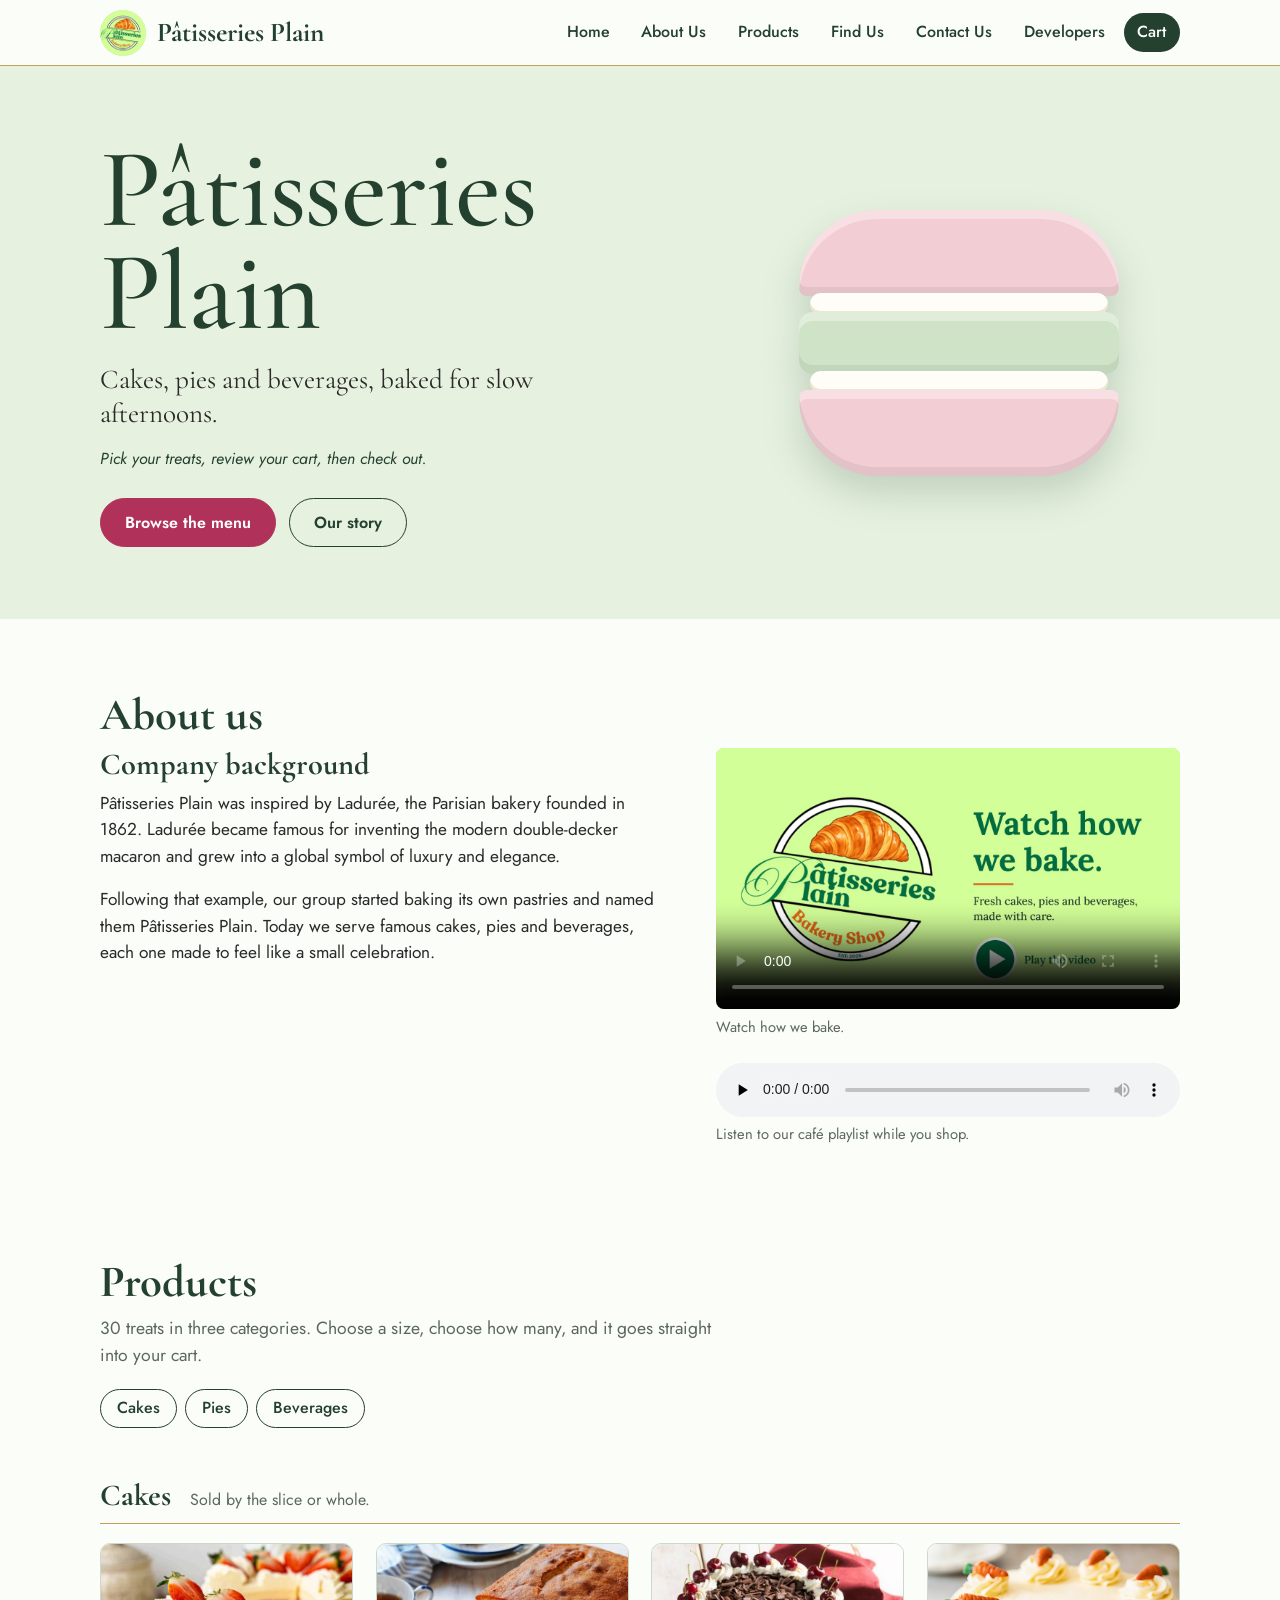
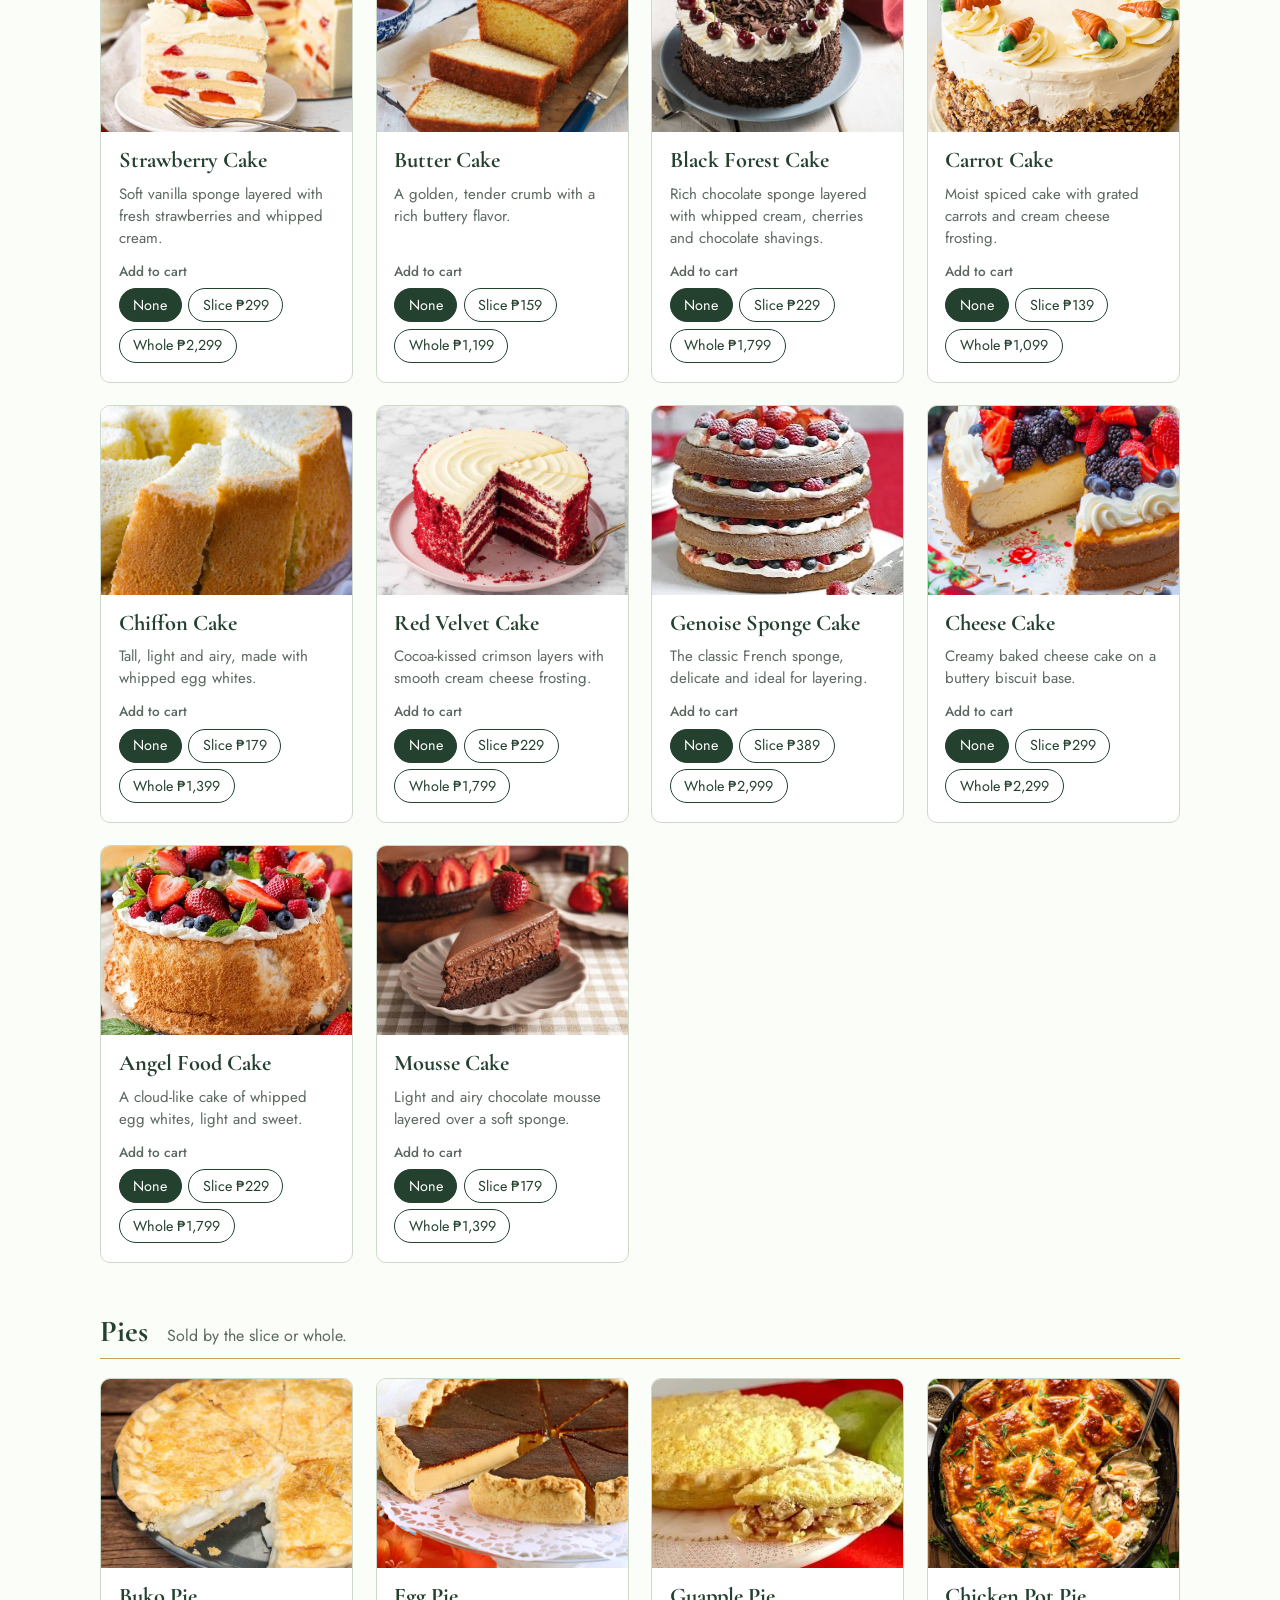
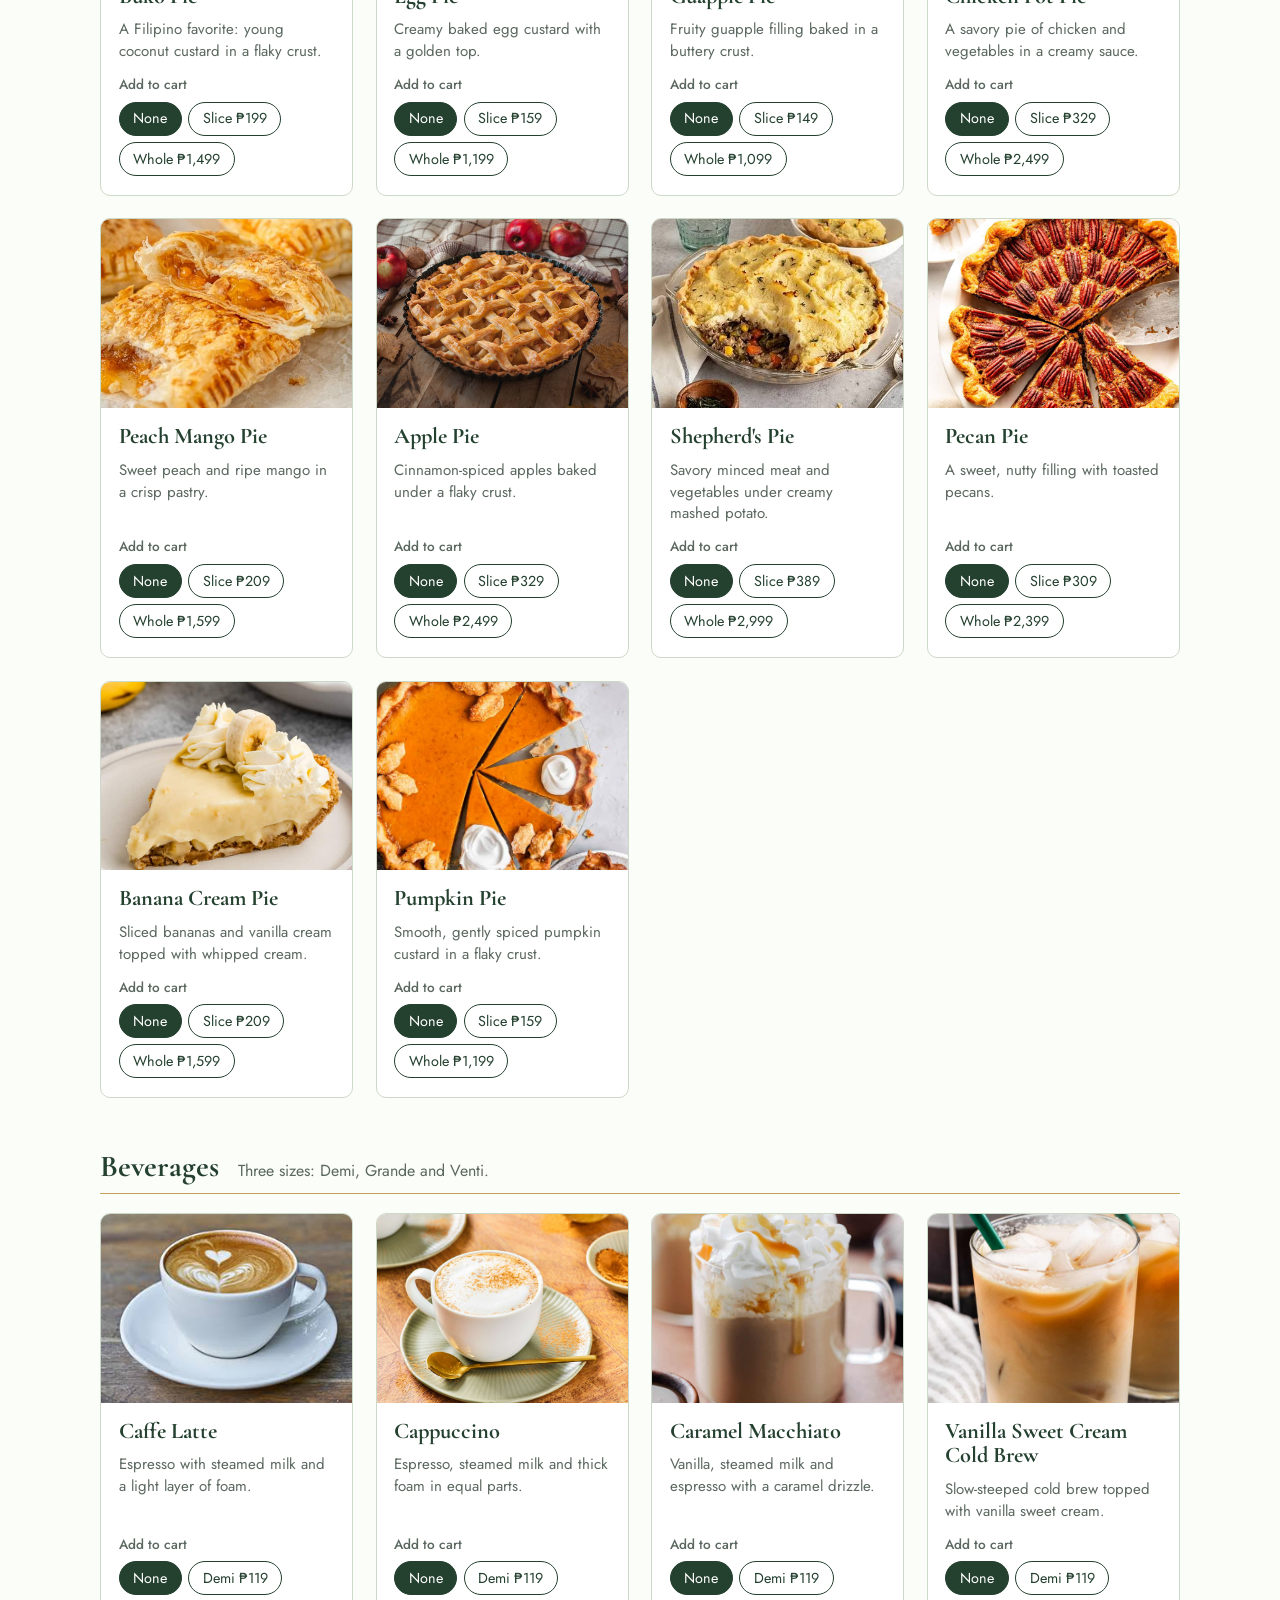
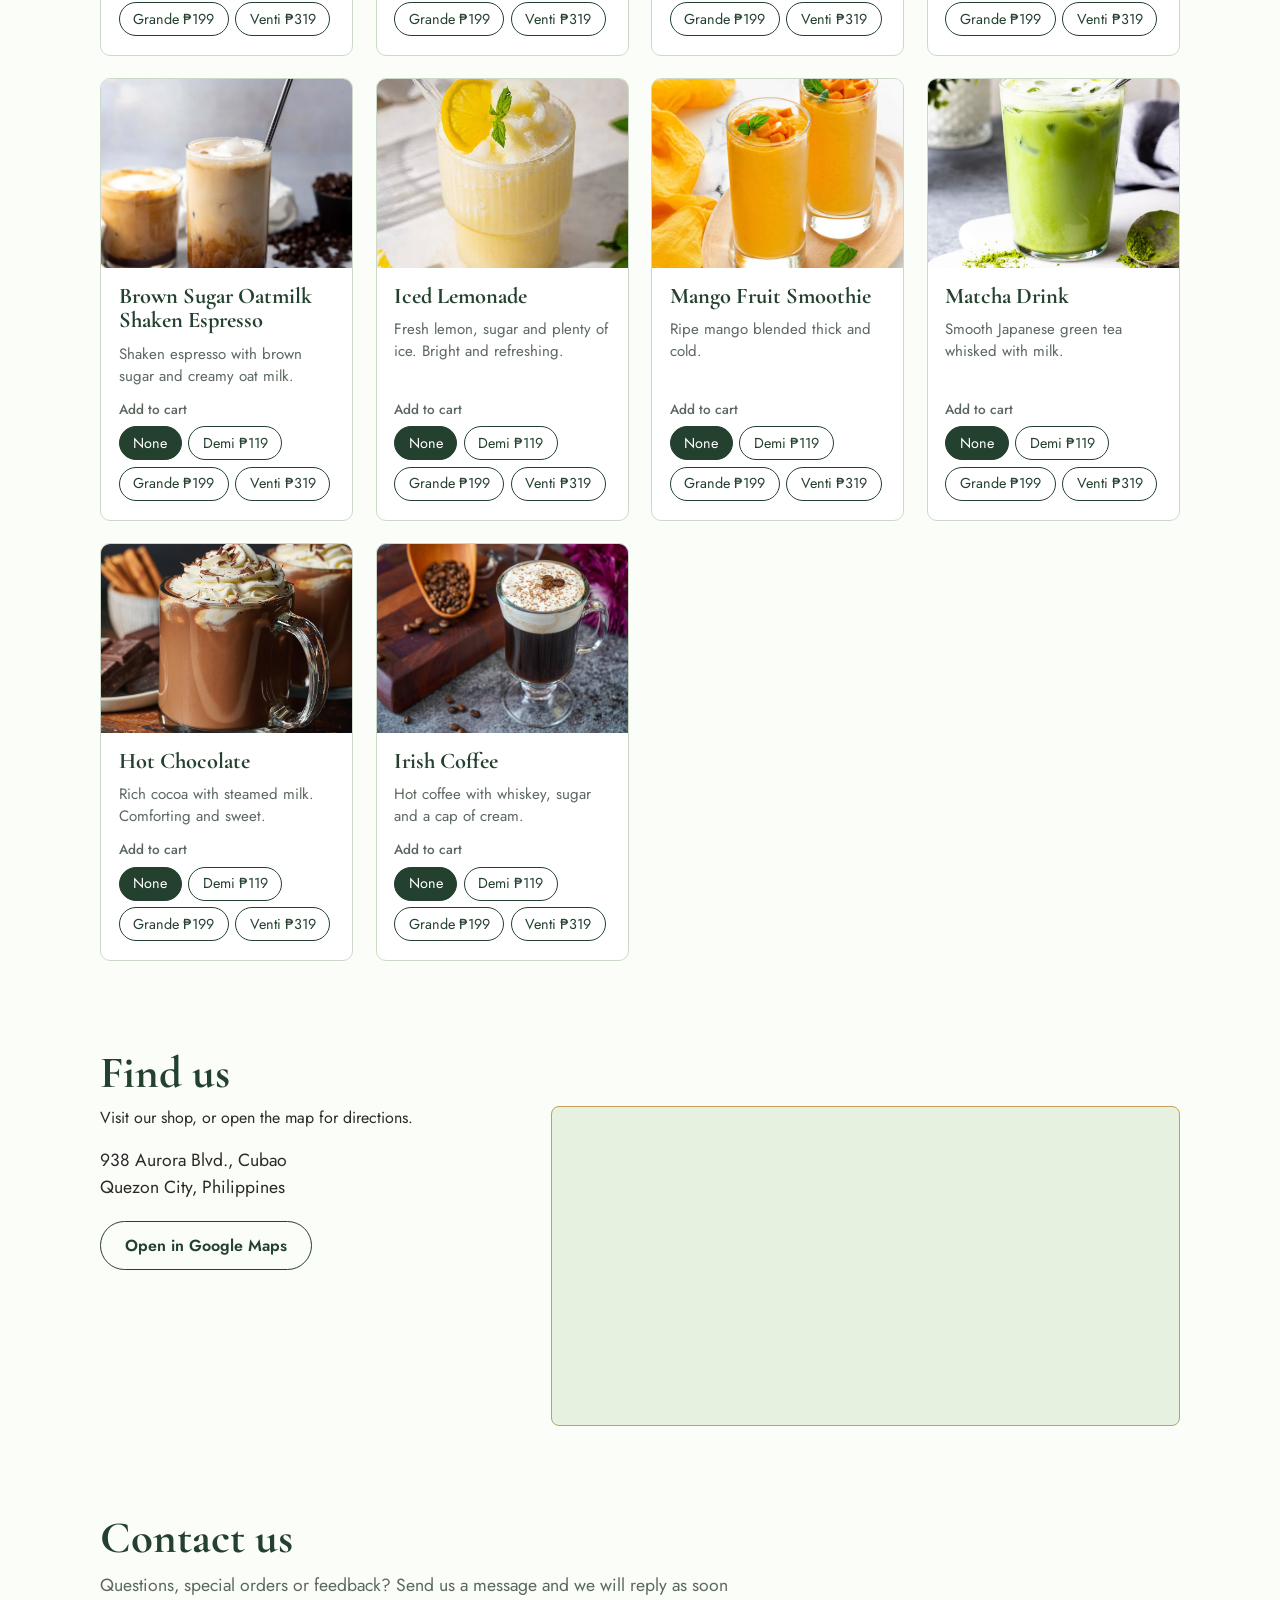
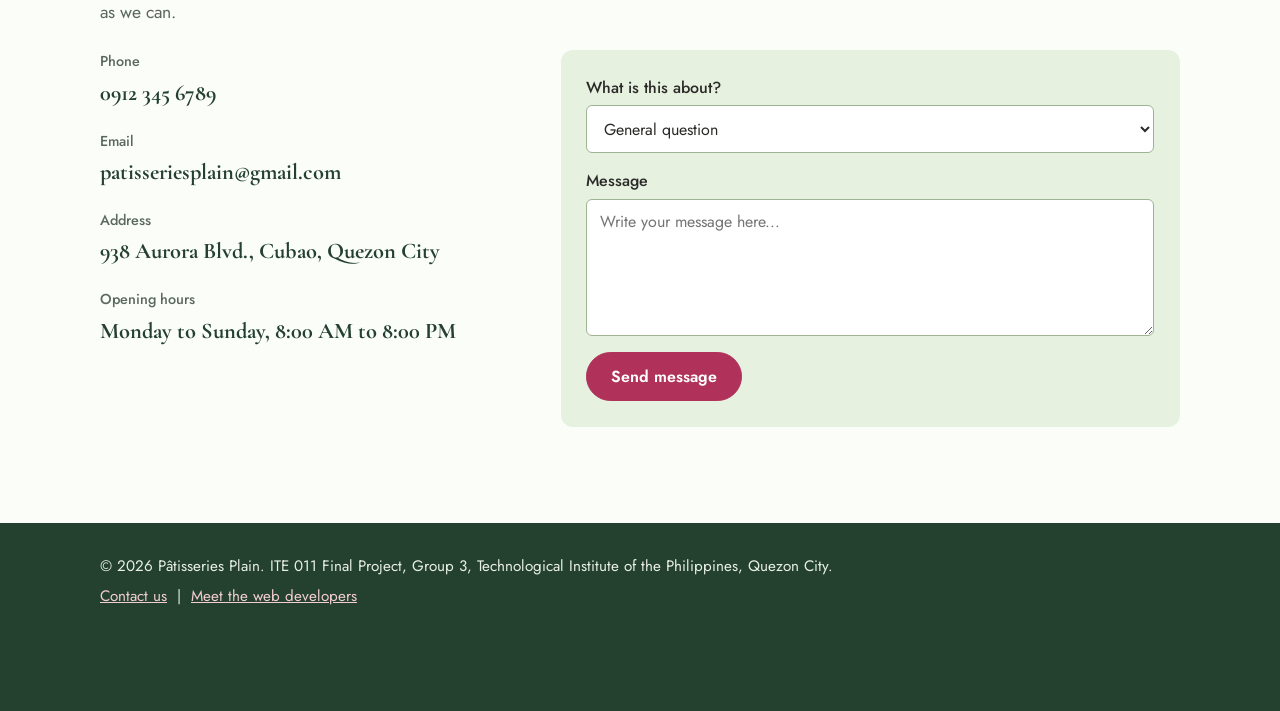
==== commit db9d725b: "Add comments" ====
--- a/index.html
+++ b/index.html
@@ -2,7 +2,7 @@
 <!--
   =====================================================================
   FILE NAME : index.html
-  PROJECT   : Patisseries Plain - E-Commerce Website
+  PROJECT   : Pâtisseries Plain - E-Commerce Website
   COURSE    : ITE 011 - Introduction to Computing
   GROUP 3   : Lapuz, Simon Patrick P. / Matillano, Rey Josef P. /
               Mondina, John Greg F. / Rea, Jazzle Dave N. /
@@ -18,7 +18,7 @@
 <head>
   <meta charset="UTF-8">
   <meta name="viewport" content="width=device-width, initial-scale=1">
-  <title>P&acirc;tisserie Plain | Cakes, Pies and Beverages</title>
+  <title>P&acirc;tisseriess Plain | Cakes, Pies and Beverages</title>
 
   <!-- Optional fancy fonts (needs internet). If offline, Georgia / Segoe UI are used instead. -->
   <link rel="preconnect" href="https://fonts.googleapis.com">
@@ -57,8 +57,8 @@
   <!-- ===================== HEADER + MENU ===================== -->
   <header class="site-header" id="home">
     <a class="brand" href="#home">
-      <img class="logo" src="images/logo.png" alt="P&acirc;tisserie Plain logo">
-      <span class="brand-name">P&acirc;tisserie Plain</span>
+      <img class="logo" src="images/logo.png" alt="P&acirc;tisseries Plain logo">
+      <span class="brand-name">P&acirc;tisseries Plain</span>
     </a>
     <nav class="main-menu" aria-label="Main menu">
       <a href="#home">Home</a>
@@ -76,7 +76,7 @@
     <!-- ===================== HERO ===================== -->
     <section class="hero">
       <div class="hero-text">
-        <h1>P&acirc;tisserie Plain</h1>
+        <h1>P&acirc;tisseries Plain</h1>
         <!-- CSS METHOD 3: INLINE style (written directly inside the tag) -->
         <p class="lede" style="max-width: 32rem;">Cakes, pies and beverages, baked for slow afternoons.</p>
         <p class="hero-note">Pick your treats, review your cart, then check out.</p>
@@ -99,8 +99,8 @@
       <div class="about-grid">
         <article>
           <h3>Company background</h3>
-          <p>P&acirc;tisserie Plain was inspired by Ladur&eacute;e, the Parisian bakery founded in 1862. Ladur&eacute;e became famous for inventing the modern double-decker macaron and grew into a global symbol of luxury and elegance.</p>
-          <p>Following that example, our group started baking its own pastries and named them P&acirc;tisserie Plain. Today we serve famous cakes, pies and beverages, each one made to feel like a small celebration.</p>
+          <p>P&acirc;tisseries Plain was inspired by Ladur&eacute;e, the Parisian bakery founded in 1862. Ladur&eacute;e became famous for inventing the modern double-decker macaron and grew into a global symbol of luxury and elegance.</p>
+          <p>Following that example, our group started baking its own pastries and named them P&acirc;tisseries Plain. Today we serve famous cakes, pies and beverages, each one made to feel like a small celebration.</p>
         </article>
 
         <aside class="media">
@@ -1642,7 +1642,7 @@
       <p class="paid-method paid-cash">Payment method: Cash</p>
       <p class="paid-method paid-card">Payment method: Card</p>
       <p class="total"><span>Total paid</span><span class="total-amount"></span></p>
-      <p>Thank you for ordering from P&acirc;tisserie Plain.</p>
+      <p>Thank you for ordering from P&acirc;tisseries Plain.</p>
       <div class="actions">
         <!-- type="reset" clears the cart and takes you back to the shop -->
         <button class="btn btn-primary" type="reset">Start a new order</button>
@@ -1695,7 +1695,7 @@
 </section>
 
 <footer class="site-footer">
-  <p>&copy; 2026 P&acirc;tisserie Plain. ITE 011 Final Project, Group 3, Technological Institute of the Philippines, Quezon City.</p>
+  <p>&copy; 2026 P&acirc;tisseries Plain. ITE 011 Final Project, Group 3, Technological Institute of the Philippines, Quezon City.</p>
   <p><a href="#contact">Contact us</a> &nbsp;|&nbsp; <a href="developers.html">Meet the web developers</a></p>
 </footer>
 
--- a/style.css
+++ b/style.css
@@ -1,18 +1,13 @@
 /* =====================================================================
    FILE NAME : style.css
-   PROJECT   : Pâtisserie Plain - E-Commerce Website
+   PROJECT   : Pâtisseries Plain - E-Commerce Website
    COURSE    : ITE 011 - Introduction to Computing | GROUP 3
 
    This is the EXTERNAL style sheet. Both index.html and developers.html
-   use it so every page has the same look.
-
-   QUICK EDIT GUIDE
-   - Change colors   : edit the values in ":root" just below.
-   - Change fonts    : edit --serif and --sans.
-   - Card layout     : search for ".card".
+   
    ===================================================================== */
 
-/* ---------- 1. COLORS AND FONTS (edit here) ---------- */
+/* ---------- 1. COLORS AND FONTS --------- */
 :root {
   --paper:     #fbfdf9;   /* page background */
   --mint:      #e6f1e0;   /* soft green sections */
@@ -191,7 +186,7 @@
   margin-top: 1.6rem;
 }
 
-/* Double-decker macaron drawn with CSS only */
+/* Double-decker macaron */
 .macaron {
   display: flex;
   flex-direction: column;
--- a/cart-rules.css
+++ b/cart-rules.css
@@ -1,6 +1,6 @@
 /* =====================================================================
    cart-rules.css  -  THE "BRAIN" OF THE CART (no JavaScript needed)
-   Pâtisserie Plain  |  ITE 011 Final Project  |  Group 3
+   Pâtisseries Plain  |  ITE 011 Final Project  |  Group 3
 
    HOW IT WORKS
    1. Every product has hidden radio buttons (size + quantity).
